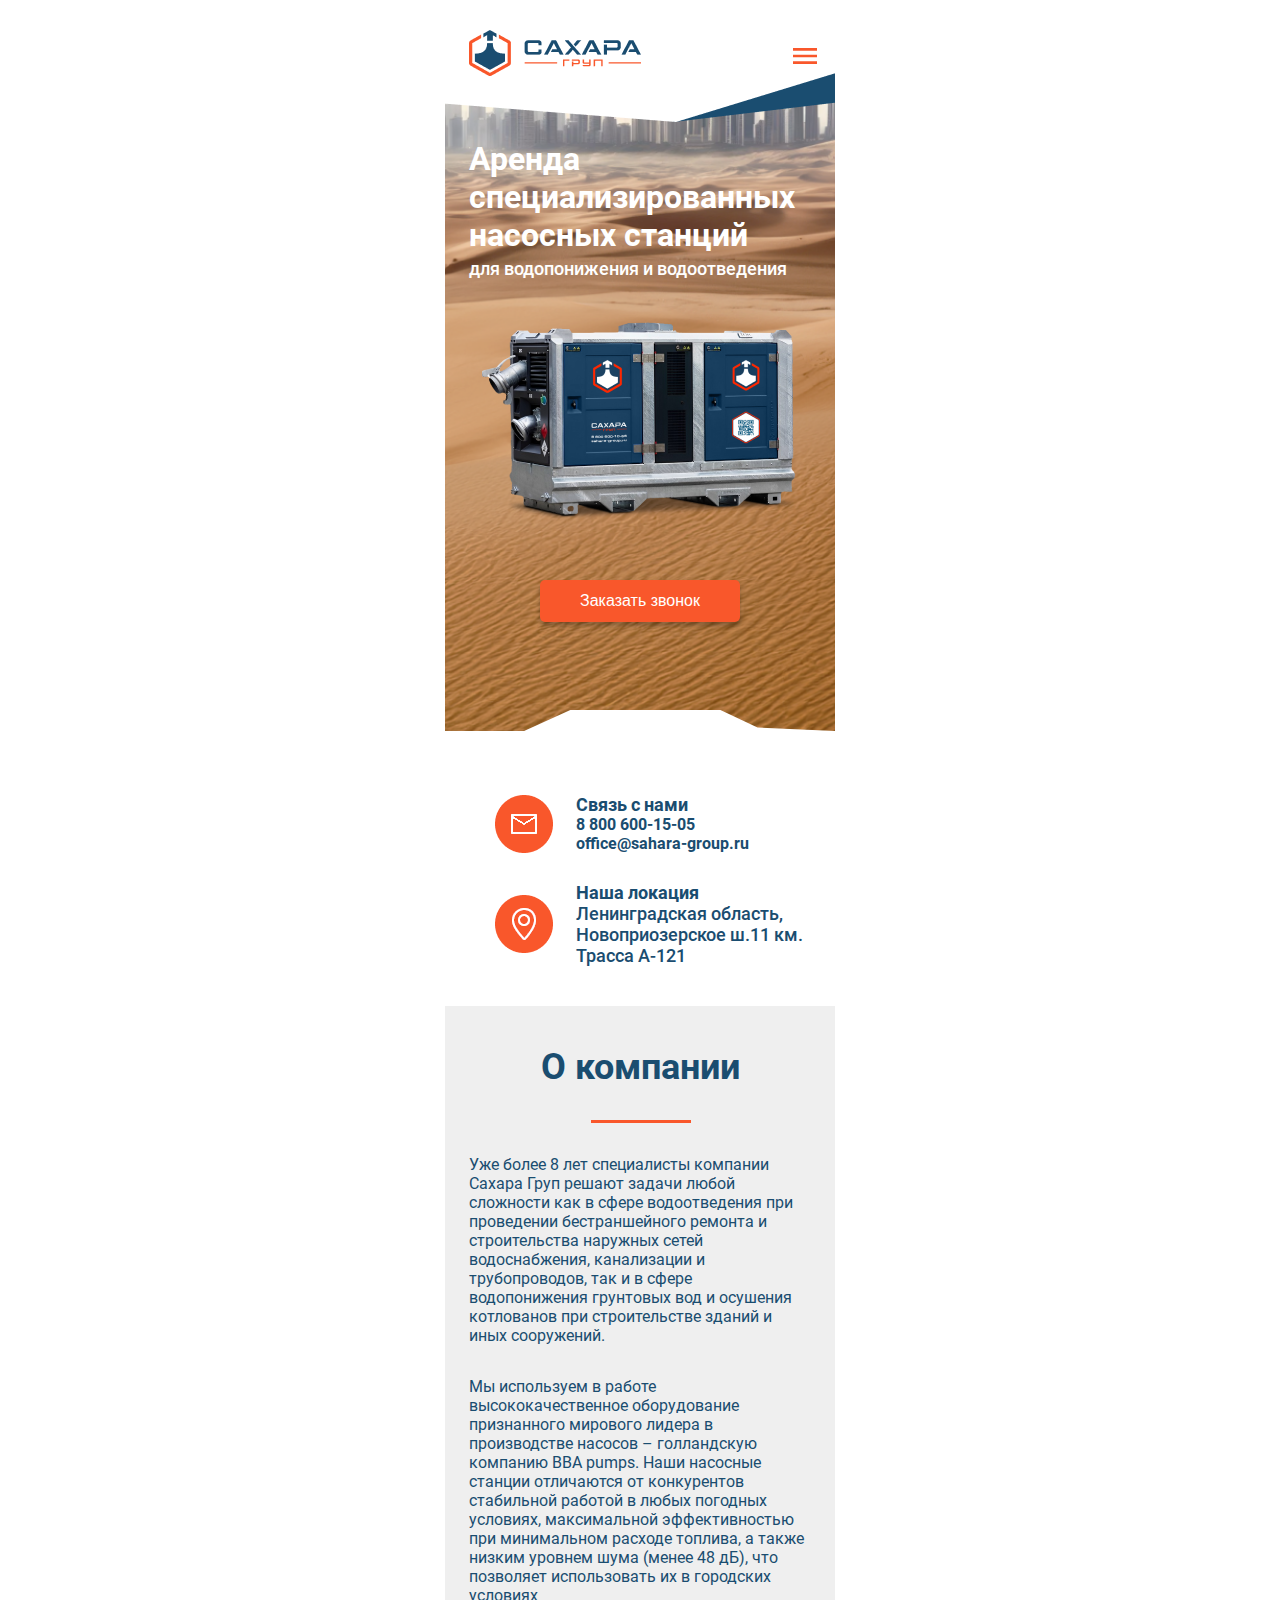
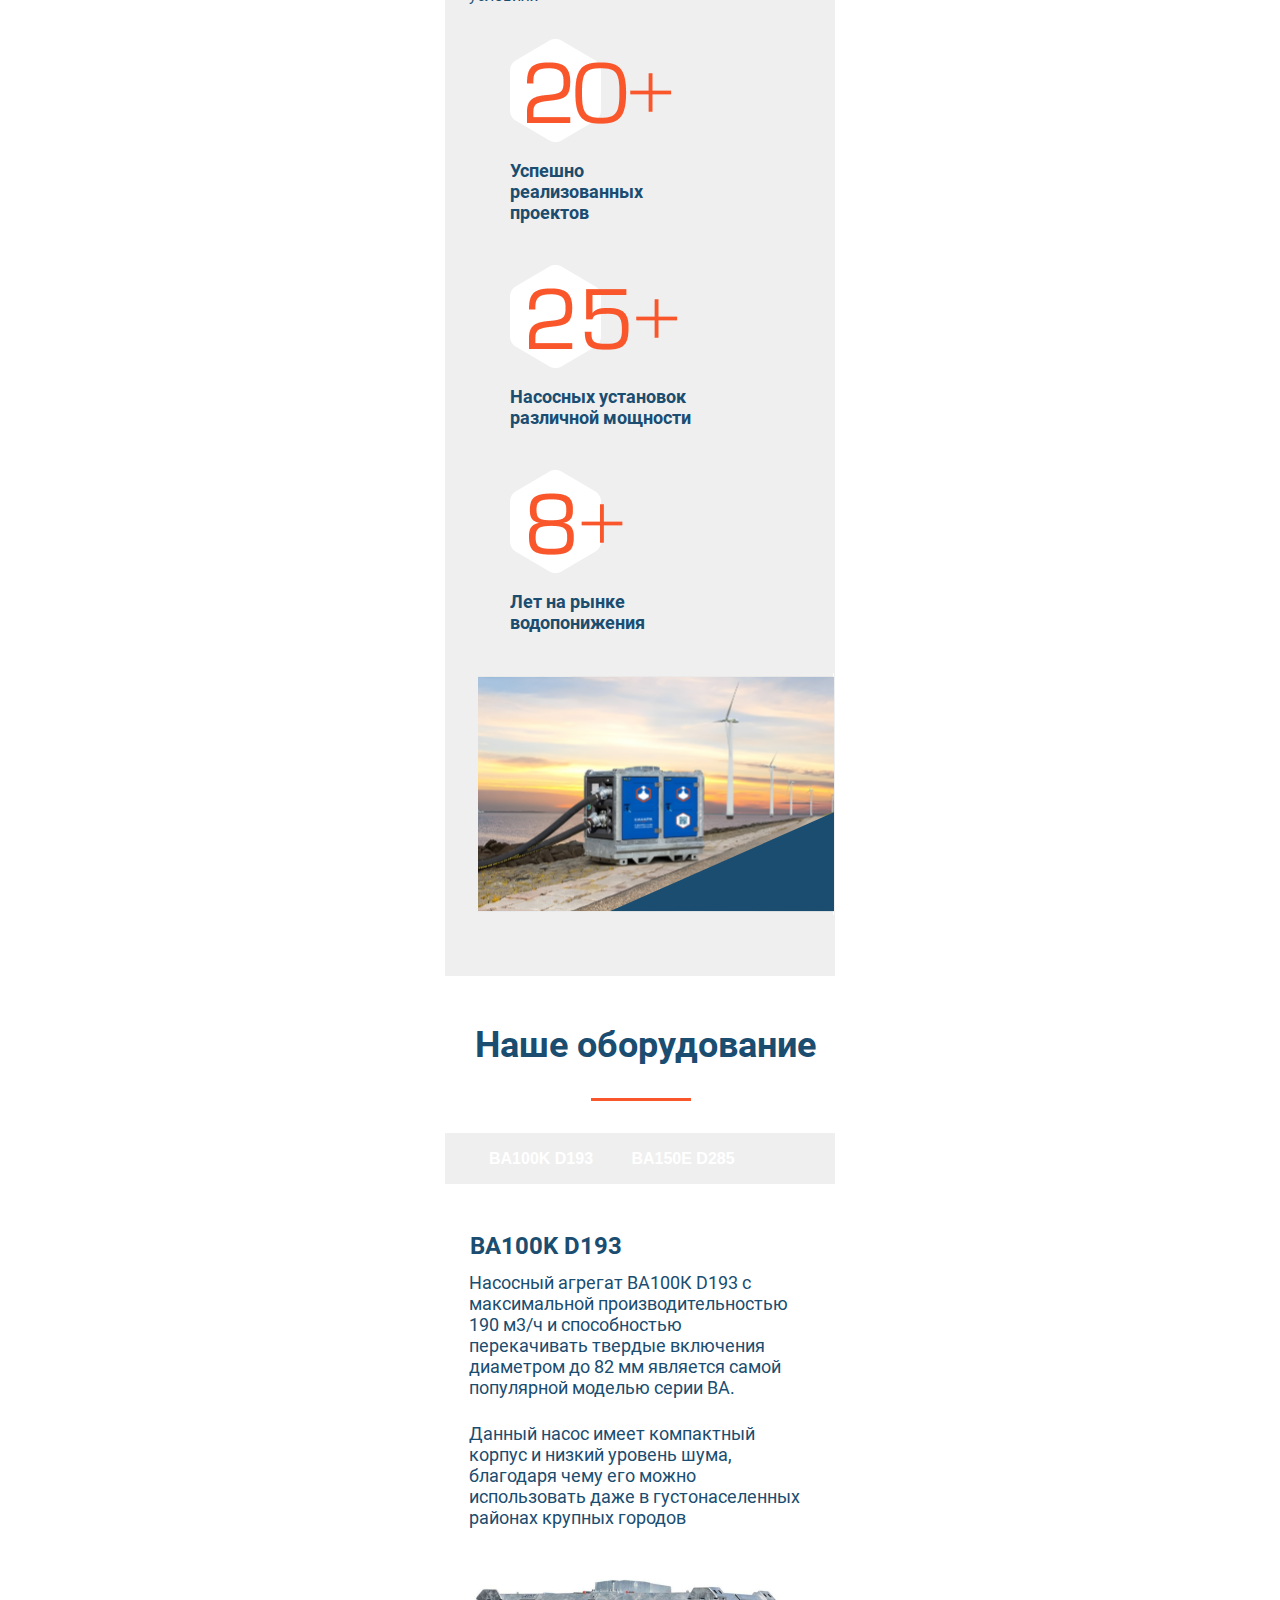
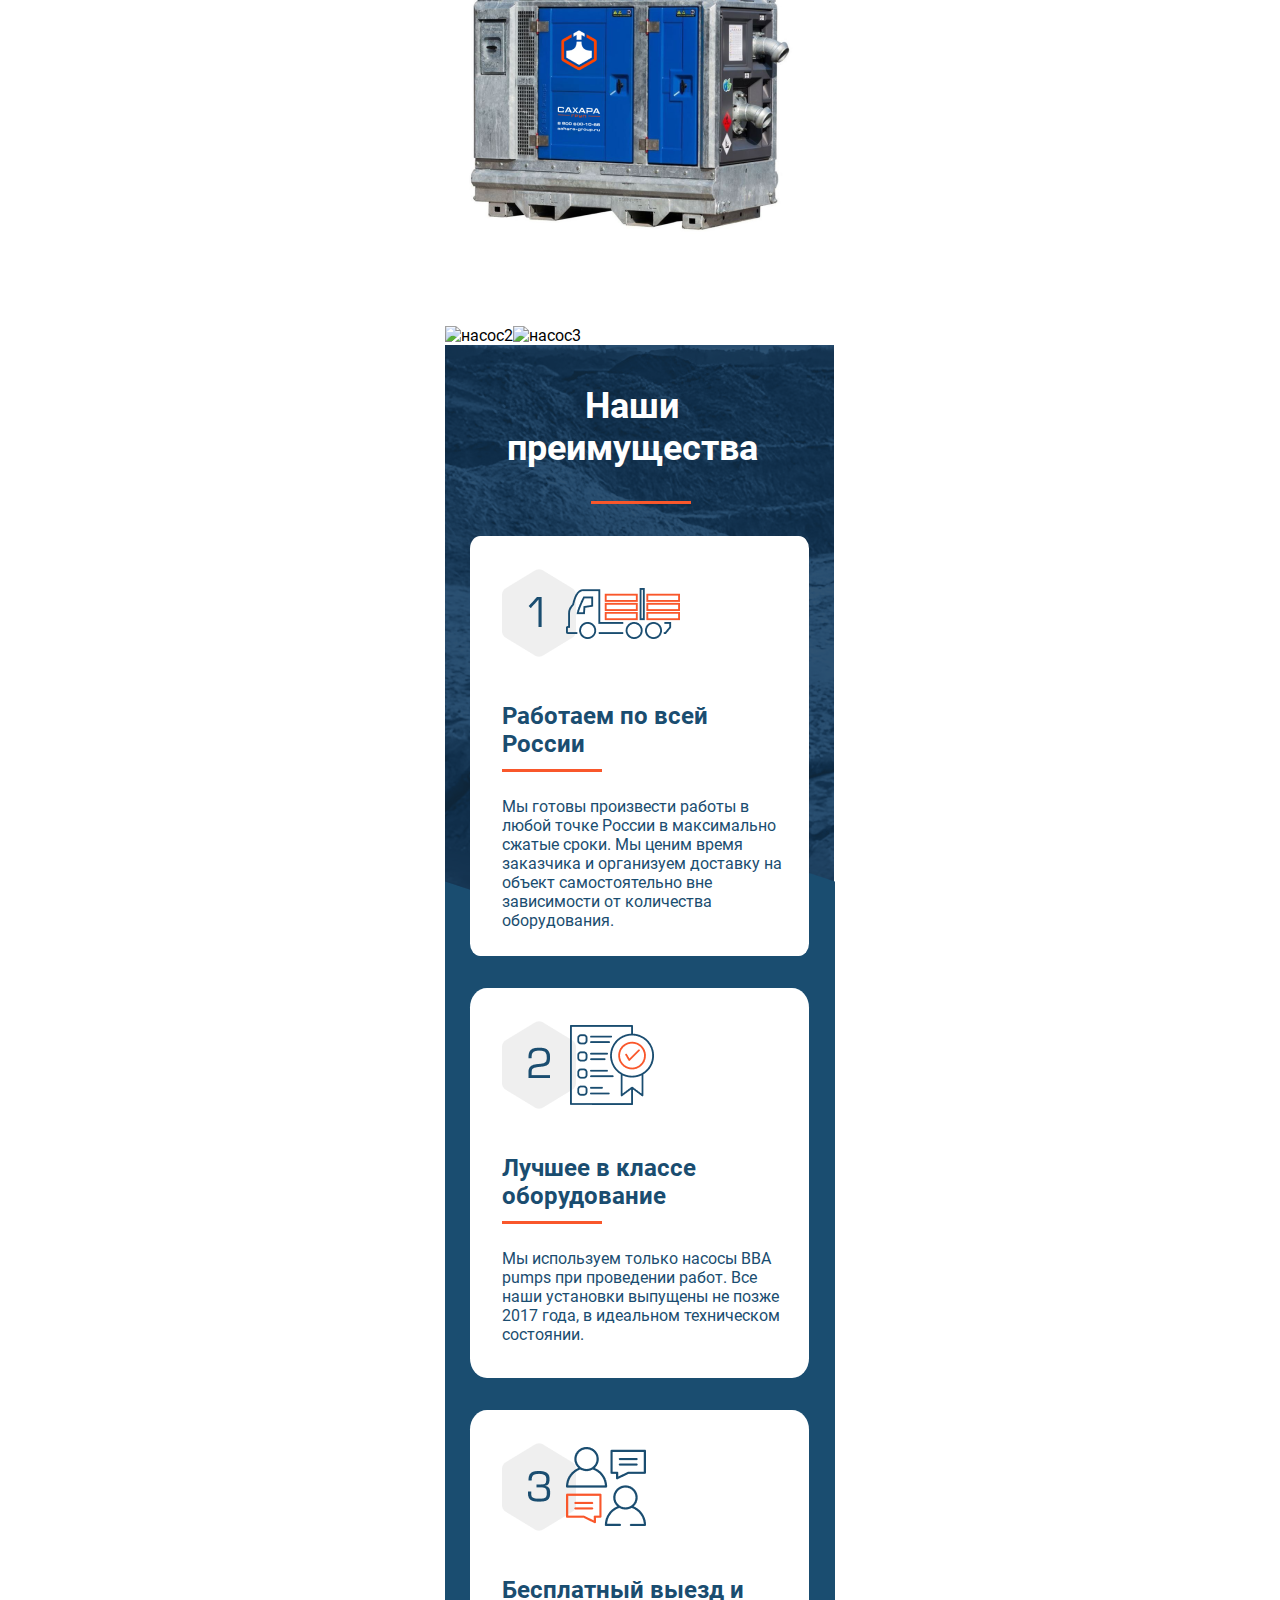
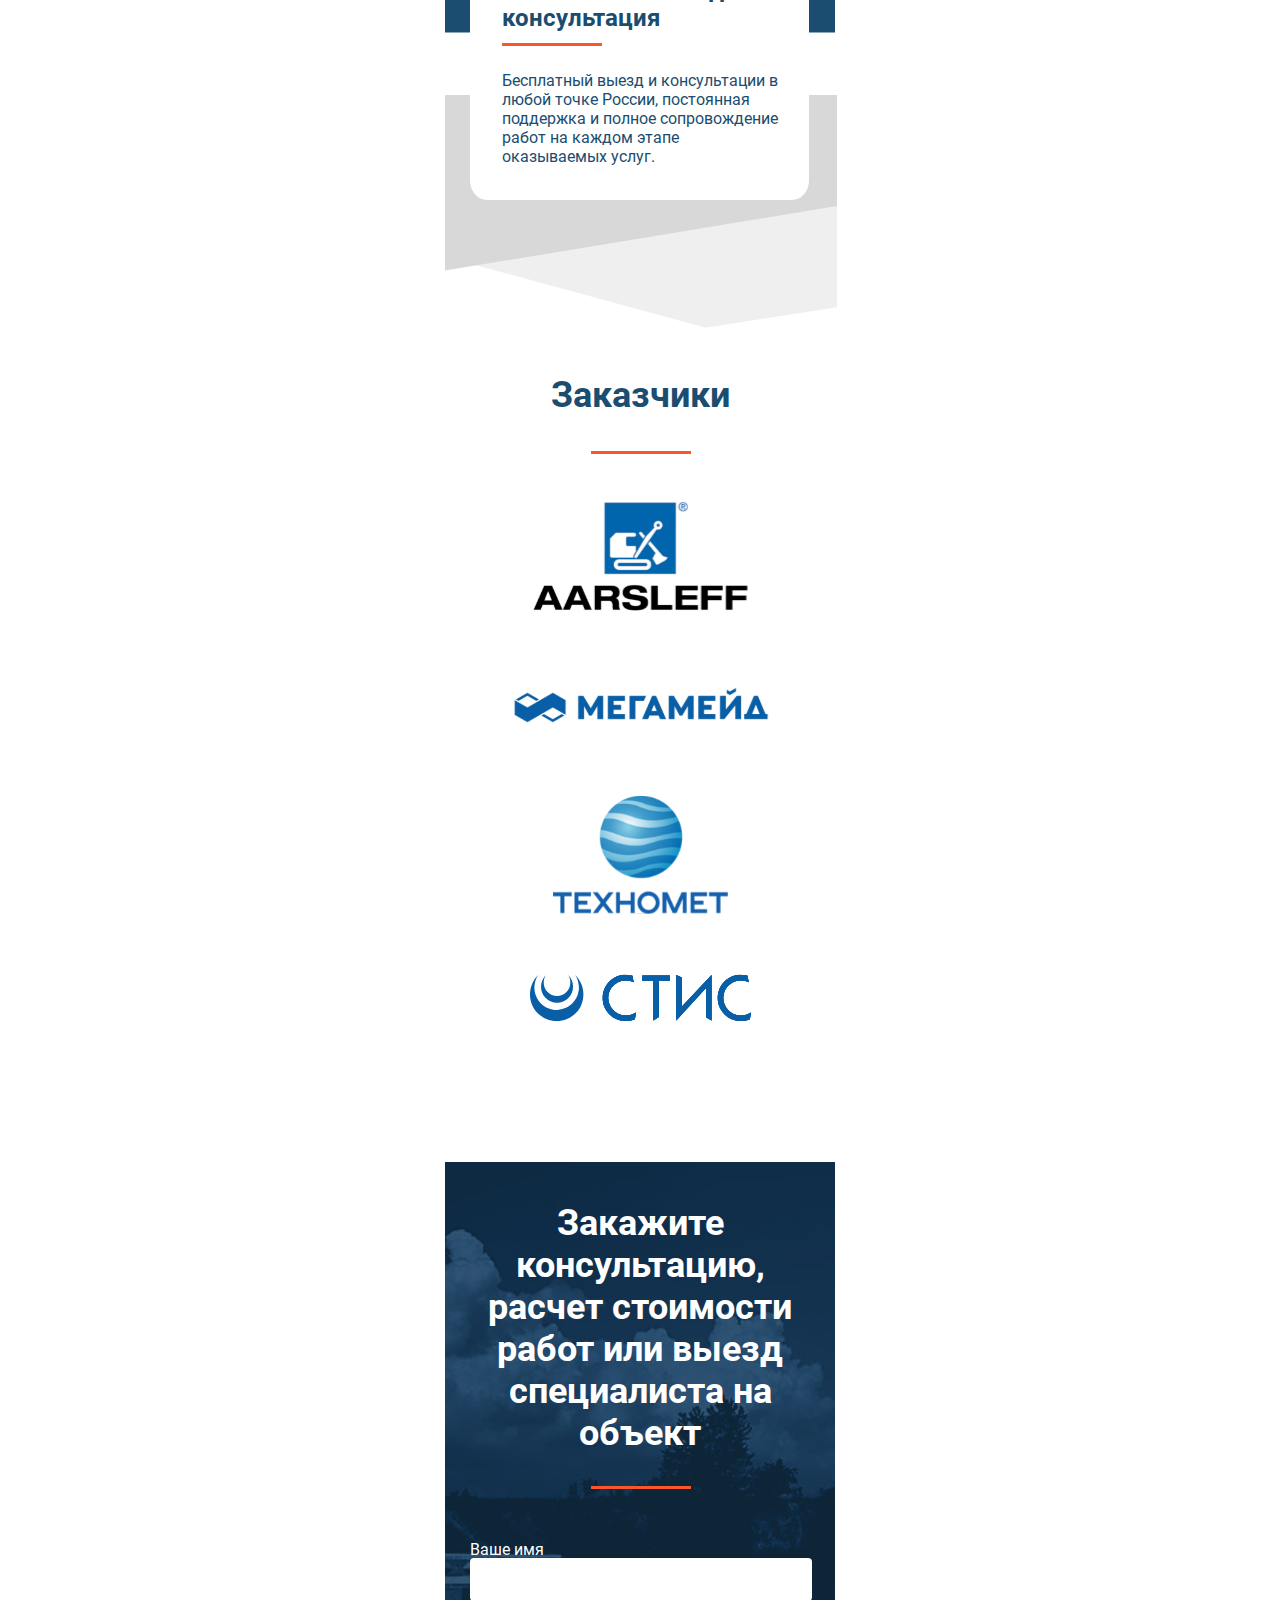
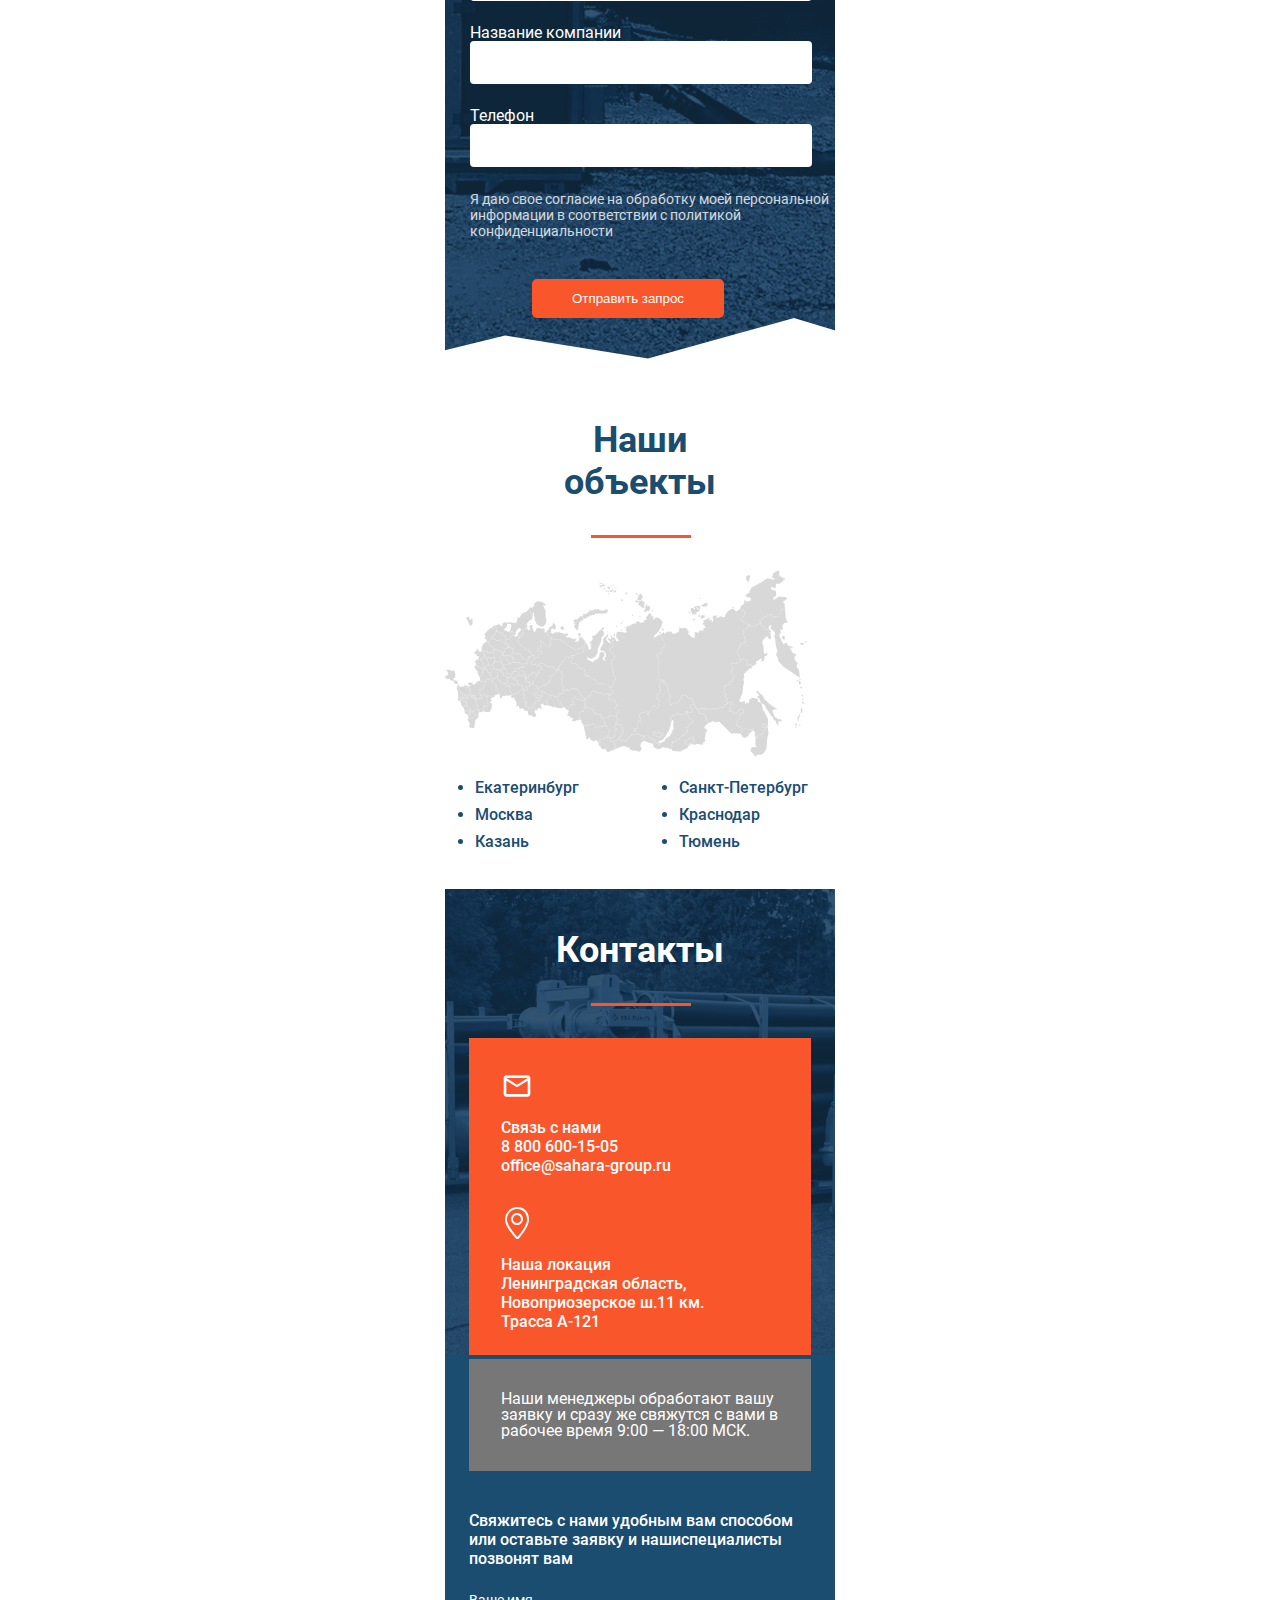
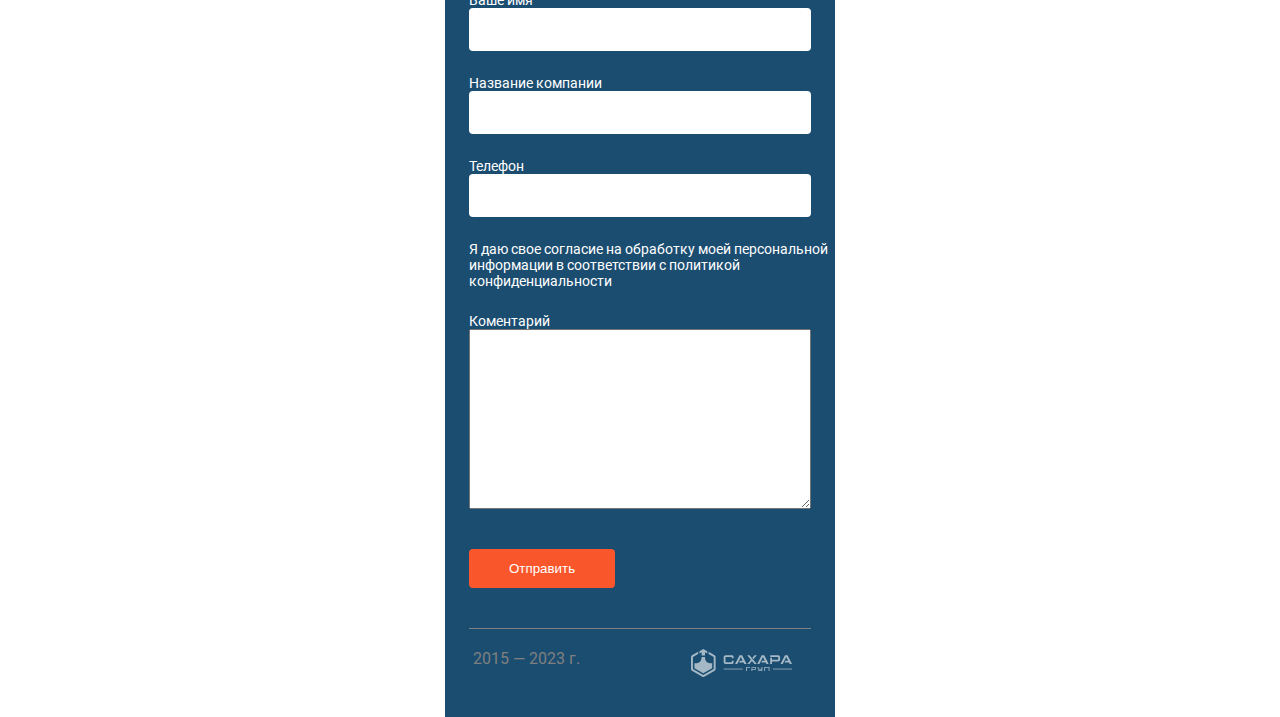
==== index.html @ d143f85c "add form" ====
<!DOCTYPE html>
<html lang="ru">

<head>
  <meta charset="UTF-8">
  <meta name="viewport" content="width=device-width, initial-scale=1.0">
  <link rel="stylesheet" href="/reset.css">
  <title>Аренда специализированных насосных станций</title>
  <link rel="stylesheet" href="main.css">
</head>

<body>

  <header class="header">
    <div class="header_wrapper">
      <img class="white" src="/img/Rectangle 8 (4).png" alt="">
      <img class="bluee" src="/img/Rectangle 10 (1).png" alt="">

      <a href=""><img src="/img/Logo.png" alt="логотип компании" class="header_logo"></a>
      <button class="header_button"></button>

    </div>
  </header>

  <main class="main">

    <section>  
          <section class="main-str">
              
              <h1></h1>
              <p class="main_title">Аренда специализированных насосных станций</p><p class="main_txt">для водопонижения и водоотведения</p>
              <img src="/img/Bump 1 (2).png" alt="насос" class="nasos">
              <button class="main_button">Заказать звонок</button>
          </section>
  
          <img src="/img/Graphic (3).svg" alt="" class="grafic">
  
          <ul class="main_list">
                <li class="main_li main_iteam1">
                  <img class="main_image" src="/img/pochta.png" alt="логотип в виде почты" class="pochta">
                  <div class="main_list_content">
                    <h3 class="main_list_title">Cвязь с нами</h3>
                    <a href="" class="list_link">8 800 600-15-05</a>
                    <a href="" class="list_link">office@sahara-group.ru</a>
                  </div>
                </li>
      
                <li class=" main_li main_iteam2">
                  <img class="main_image" src="/img/Ellipse 174 (1).png" alt="логотип локации" class="loc_pic">
                  <div class="main_list_content">
                    <h3 class="main_list_title">Наша локация</h3>
                    <p class="main_list_txt">Ленинградская область, Новоприозерское ш.11 км. Трасса А-121</p>
                  </div>
                </li>
          </ul>
        </div>
    </section>

    <section class="company">
      <div class="wrapper">
        <h2 class="company_title">О компании</h2>
        <div class="line"></div>

        <p class="company_list_txt">Уже более 8 лет специалисты компании Сахара Груп решают задачи любой сложности как в сфере водоотведения при проведении бестраншейного ремонта и строительства наружных сетей водоснабжения, канализации и трубопроводов, так и в сфере водопонижения грунтовых вод и осушения котлованов при строительстве зданий и иных сооружений.</p>
        <p class="company_list_txt">Мы используем в работе высококачественное оборудование признанного мирового лидера в производстве насосов – голландскую компанию BBA pumps. Наши насосные станции отличаются от конкурентов стабильной работой в любых погодных условиях, максимальной эффективностью при минимальном расходе топлива, а также низким уровнем шума (менее 48 дБ), что позволяет использовать их в городских условиях</p>
        

        <ul class="company_list">
          <li class="company_iteam">
            <img src="/img/Info-1.png" alt="" class="company_pic">
            <p class="company_txt">Успешно реализованных проектов</p>
          </li>

          <li class="company_iteam">
            <img src="/img/Info-2.png" alt=" 25+" class="company_pic">
            <p class="company_txt">Насосных установок различной мощности</p>
          </li>

          <li class="company_iteam">
            <img src="/img/Info-3.png" alt=" 8 лет" class="company_pic">
            <p class="company_txt">Лет на рынке водопонижения</p>
          </li>
        </ul>

        <img src="/img/bba_pumps_electrically_driven_portable_pumps 1.svg" alt="насос" class="wrapper_pic">

      </div>
    </section>

    <section class="equipment-info">
      <div class="wrapper">
        <h2 class="equipment-info_title">Наше оборудование</h2>
        <div class="line"></div>
        <ul class="knopki_slaida">
          <li>
            <button class="equipment-info_button">BA100K D193</button>
            <button class="equipment-info_button">BA150E D285</button>
            <button class="equipment-info_button"></button>
          </li>
        </ul>
        <h3 class="name-equipment">BA100K D193</h3>
        <p class="equipment-info_txt first">Насосный агрегат ВА100К D193 с максимальной производительностью 190 м3/ч и способностью перекачивать твердые включения диаметром до 82 мм является самой популярной моделью серии BA.</p>
        <p class="equipment-info_txt">Данный насос имеет компактный корпус и низкий уровень шума, благодаря чему его можно использовать даже в густонаселенных районах крупных городов</p>
        <ul>
          <li> <img src="/img/nasos2.png" alt="насос1" class="equipment-info_pic"><img src="" alt="насос2"><img src="" alt="насос3"></li>
        </ul>

        
      </div>
    </section>

    <section class="advantages">
      <div class="wrapper">
        <h2 class="advantages_title">Наши преимущества</h2>
        <div class="line"></div>

        <ul class="advantages_list">
          <ol class="advantages_iteam-first">
            <img src="/img/Icon-1.png" alt="грузовик" class="advantages_pic">
            <h3 class="advantages_list_title">Работаем по всей России</h3>
            <div class="advantages-line"></div>
            <p class="advantages_txt-info">Мы готовы произвести работы в любой точке России в максимально сжатые сроки. Мы ценим время заказчика и организуем доставку на объект самостоятельно вне зависимости от количества оборудования.</p>
          </ol>

          
          <div class="blue">
            <ol class="advantages_iteam">
              <img src="/img/Icon-2.png" alt="лого достижений " class="advantages_pic">
              <h3 class="advantages_list_title">Лучшее в классе оборудование</h3>
              <div class="advantages-line"></div>
              <p class="advantages_txt-info">Мы используем только насосы BBA pumps при проведении работ. Все наши установки выпущены не позже 2017 года, в идеальном техническом состоянии.</p>
            </ol>
            
  
            <ol class="advantages_iteam">
              <img src="/img/Icon-3.png" alt="лого консультации" class="advantages_pic">
              <h3 class="advantages_list_title">Бесплатный выезд и консультация</h3>
              <div class="advantages-line"></div>
              <p class="advantages_txt-info">Бесплатный выезд и консультации в любой точке России, постоянная поддержка и полное сопровождение работ на каждом этапе оказываемых услуг.</p>
            </ol>
          </div>
        </ul>
      

      </div>
    </section>
    
    

    <section class="customers">
      <div class="wrapper">

        <img class="gray_pic" src="/img/Graphic gray.svg" alt="">

        <h2 class="customers_title">Заказчики</h2>

        <div class="line-customers"></div>

        <ul class="customers_list">
          <li><img src="/img/Aarsleff.svg" alt=" лого arr" class="customers_iteam"></li>
          <li><img src="/img/Megameid.svg" alt="лого megamed" class="customers_iteam"></li>
          <li><img src="/img/Tehnomet.svg" alt="лого technomed" class="customers_iteam"></li>
          <li><img src="/img/CTIC.svg" alt="лого stis" class="customers_iteam"></li>
        </ul>

      </div>
    </section>

    <section class="registr">
      <div class="wrapper">
        <h2></h2>
        <p class="registr_txt">Закажите консультацию, расчет стоимости работ или выезд специалиста на объект</p>
        <div class="registr-line"></div>
        <form action="" class="registr_form">
          <label for="name">
            <span>Ваше имя</span>
            <input class="form_input" id="name" type="text">
          </label>

          <label for="name_company">
            <span>Название компании</span>
            <input class="form_input" id="name_company" type="text">
          </label>

          <label for="telephone">
            <span>Телефон</span>
            <input class="form_input" id="telephone" type="text">
          </label>

          <a href="" class="registr_iteam">Я даю свое согласие на обработку моей персональной информации в соответствии с политикой конфиденциальности</a>
          <button type="submit" class="registr_button">Отправить запрос</button>
        </form>

        <img class="line_grafic" src="/img/Graphic (4).svg" alt="">
      </div>
    </section>

    <section class="geographical">
      <div class="wrapper">

        <h2 class="geographical_txt">Наши объекты</h2>
        <div class="line"></div>
        <img src="/img/mother-russia.jpg" alt="карта России" class="geographical_pic">

       
          <div class="container__list">
            <ul id="list" class="geographical_list-first">
              <li class="geographical_iteam">Екатеринбург</li>
              <li class="geographical_iteam">Москва </li>
              <li class="geographical_iteam">Казань</li>
            </ul>
  
            <ul class="geographical_list_two" >
              <li class="geographical_iteam">Санкт-Петербург</li>
              <li class="geographical_iteam">Краснодар</li>
              <li class="geographical_iteam">Тюмень</li>
            </ul>
          </div>
      </div>
    </section>
  </main>

  <footer>
    <section class="contacts">
      <div class="wrapper">
          <div class="image-part">
            <h2 class="contacts_txt-title">Контакты</h2>
            <div class="line"></div>
  
              <ul class="contacts_list">
                <li class="contacts_iteam">
                  <img src="/img/mdi_email-outline.svg" alt="картинка почты" class="contacts_pic">
                  <h3 class="contacts_txt">Связь с нами</h3>
                  <a href="" class="contacts_link">8 800 600-15-05</a>
                  <a href="" class="contacts_link">office@sahara-group.ru</a>
                </li>
                <li class="contacts_iteam">
                  <img src="/img/simple-line-icons_location-pin.svg" alt="картинка локации" class="contacts_pic">
                  <h3 class="contacts_txt">Наша локация</h3>
                  <p class="contacts_iteam_txt">Ленинградская область, Новоприозерское ш.11 км. Трасса А-121</p>
                </li>
              </ul>
          </div>
          <div class="blue-part">
            <ul class="processing_information">
              <li class="processing-information_txt">Наши менеджеры обработают вашу заявку и сразу же свяжутся с вами в рабочее время 9:00 — 18:00 МСК.</li>
            </ul>
            
    
            <p class="contacts_txt-footer">Свяжитесь с нами удобным вам способом или оставьте заявку и нашиспециалисты позвонят вам</p>
    
            <form action="" class="filling-application">
              <label for="name">
                <span class="title-filling-application">Ваше имя</span>
                <input class="form_input" id="name" type="text">
              </label>
    
              <label for="name_company">
                <span class="title-filling-application">Название компании</span>
                <input class="form_input" id="name_company" type="text">
              </label>
    
              <label for="telephone">
                <span class="title-filling-application">Телефон</span>
                <input class="form_input" id="telephone" type="text">
              </label>
    
              <a href="" class="filling-application_txt">Я даю свое согласие на обработку моей персональной информации в соответствии с политикой конфиденциальности</a>
    
              <label for="koment"><span class="koment1">Коментарий</span>
                 <textarea class="form_tekstarea" id="koment" type="text"></textarea>
              </label>
    
              <button type="submit" class="filling-application_buttom">Отправить</button>
            </form>
            <div class="line-footer"></div>
    
            <div class="footer">
              <p class="footer_txt">2015 — 2023 г.</p>
              <img class="footer_pic" src="/img/Logo (3).svg" alt="лого компании">
            </div>
          </div>
         
      </div>
    </section>
    
  </footer>

</body>

</html>
---- main.css ----
/* roboto-regular - cyrillic_latin */
@font-face {
    font-display: swap; /* Check https://developer.mozilla.org/en-US/docs/Web/CSS/@font-face/font-display for other options. */
    font-family: 'Roboto';
    font-style: normal;
    font-weight: 400;
    src: url('./fonts/roboto-v30-cyrillic_latin-regular.woff2') format('woff2'); /* Chrome 36+, Opera 23+, Firefox 39+, Safari 12+, iOS 10+ */
  }
  /* roboto-500 - cyrillic_latin */
  @font-face {
    font-display: swap; /* Check https://developer.mozilla.org/en-US/docs/Web/CSS/@font-face/font-display for other options. */
    font-family: 'Roboto';
    font-style: normal;
    font-weight: 500;
    src: url('./fonts/roboto-v30-cyrillic_latin-500.woff2') format('woff2'); /* Chrome 36+, Opera 23+, Firefox 39+, Safari 12+, iOS 10+ */
  }
  /* roboto-700 - cyrillic_latin */
  @font-face {
    font-display: swap; /* Check https://developer.mozilla.org/en-US/docs/Web/CSS/@font-face/font-display for other options. */
    font-family: 'Roboto';
    font-style: normal;
    font-weight: 700;
    src: url('./fonts/roboto-v30-cyrillic_latin-700.woff2') format('woff2'); /* Chrome 36+, Opera 23+, Firefox 39+, Safari 12+, iOS 10+ */
  }

html{
    box-sizing: border-box;
}
*,*::before,*::after{
    box-sizing: inherit;
}

html,body{
    font-size: 62.5%;
}

body{
    font-family: Roboto;
    font-size: 1.6rem;
    font-weight: 400;
    letter-spacing: 0em;
    margin-left: auto;
    margin-right: auto;
    line-height: normal;
    font-style: normal;
    
}

.wrapper{
    max-width: 390px;
    margin-left: auto;
    margin-right: auto;
}

:root{
    --main-color:#1A4D70;
    --two-main-color:#FFFFFF;
}

.line{
    width: 100px;
    height: 3px;
    background-color: #F9572B;
    margin-left: 146px;
    margin-top: 32px;
    margin-bottom: 32px;
}
.header_logo{
    position: relative;
    z-index: 88;
}

p{
    margin-right: 24px;
    margin-left:  24px;
}


.header{
   position: absolute;
   top: 0;
   left: 0;
   width: 100%; 
   z-index: 100;
   display: block;
}
.header_wrapper{
    max-width: 342px;
    margin: 0 auto;
    padding-top: 30px;
}
.header_button {
    background: none;
    position: relative;
    display: block;
    padding: 16px;
    margin-left: 320px;
    margin-bottom: 120px;
    bottom: 40px;
    z-index: 50;
    border: 0;
    background-image: url(/img/Menu.svg);
}


  
.button::after {
    margin-top: 2px;
}

.header_wrapper{
    padding-top: 30px;
    position: relative;
}


.header_link{
    text-decoration: none;
    color: var(--main-color);
    font-size: 1.8rem;
    font-weight: 500;
}

.list_link{
    color: var(--Blue, #1A4D70);
    font-size: 1.6rem;
    font-style: normal;
    font-weight: 500;
    line-height: normal;
}

.main-str{ 
    position: relative;
    height: 100vh;
    background: url(/img/Pic\ \(2\).png) no-repeat;
    background-size: cover;
    padding-top: 120px;
    max-width: 390px;
    margin-left:  auto;
    margin-right: auto;
    height: 750px;
}

.white{
    position: absolute;
    top: 0;
    left: -26px;
    z-index: 10;

}

.bluee{
    position: absolute;
    top: 0;
    right: -24px;

}

.main_title{
    color: var(--two-main-color);
    font-size: 3.2rem;
    font-weight: 700;
    line-height: 38px;
    margin-bottom: 4px;
    max-width: 342px;
    margin-top: 20px;
}
.nasos{
    margin-left: 37px;
    margin-bottom: 36px;
}

.main_txt{
    color: var(--two-main-color);   
    font-size: 1.8rem;
    font-weight: 500;
    margin-bottom: 42px;
    max-width: 342px;
   
    
}
.main_button{
    box-shadow: 0px 4px 4px 0px #00000040;
    color: var(--two-main-color);
    font-size: 1em;
    font-weight: 500;
    text-align: center;
    position: relative;
    padding: 12px 40px 12px 40px ;
    background: #F9572B;
    border-radius: 5px;
    margin: 0 auto;
    display: block;
    border: 0  
     
}

.main_list {
    padding-bottom: 40px;
    margin-left: auto;
    margin-right: auto;
    max-width: 390px;
}

.main_list_title{
    color: var(--main-color);
    font-weight: 900;
    font-size: 1.8rem;
    font-weight: 900;
    margin: 0;
    padding: 0;
    line-height: normal;
    
}

.list_link{
    color: var(--main-color);
    text-decoration: none;
    font-size: 1.6rem;
    font-weight: 900;

}

.geographical_iteam{
    margin-bottom: 8px;
    
}


.container__list{
    display: flex;
    margin-left: 30px;
    margin-top: 16px;
}

.geographical_list_two{
    margin-left: 100px;
    
    
}

.main_li {
    display: flex;
    align-items: center;
    margin-left: 50px;
}
.main_iteam1{
    margin-bottom: 29px;
    
}



.main_list_content {
    margin-left: 0;
    margin-right: 79px;
}

.main_image {
    margin-right: 23px;
}

.main_list_txt{
    color: var(--main-color);
    font-size: 1.8rem;
    font-weight: 500;
    margin: 0;
    padding:0;
    width: 250px;
   
}


.company{
    background-color:#EFEFEF;
}

.company_title{
    color: var(--main-color);
    font-family: Roboto;
    font-size: 3.6rem;
    font-weight: 700;
    line-height: 42px;
    text-align: center;
    padding-top: 40px;
    padding-left: 24px;
    padding-right: 24px;
    
}


.company_list_txt{
    color: var(--main-color);
    font-size: 1.6rem;
    font-weight: 400;
    width: 340px;
    height: 437;
    margin-right: 24px;
    margin-left:  24px;
    margin-bottom: 32px;
    line-height: normal;
}

.wrapper_pic{
    width: 356px;
    height: 242px;
    margin-left: 33px;
}
.company{
    height: 1570px;
}

.geographical_iteam{
    list-style-type: disc;
}

li{
    list-style-type: none;
}

.company_list{
    margin-top: 32px;
}

.company_txt{
    margin-left: 65px;
    color: var(--main-color);
    font-size: 1.8rem;
    font-weight: 900;
    margin-bottom: 40px;
    width: 200px
       
}


.company_pic{
    margin-left: 65px;
    margin-right: 95px;
    margin-bottom: 12px;
}

.equipment-info{
    height: 945;
}
.equipment-info_title{
    color: var(--main-color);
    font-size: 3.6rem;
    font-weight: 700;
    line-height: 42px;
    text-align: center;
    margin-top: 48px;
    width: 342px;
    
    margin-left: 29px;
}
.grafic{

   position: relative;
   bottom: 40px;
   max-width: 390px;
   z-index: 2;

}
.main{
    max-width: 390px;
    margin-left: auto;
    margin-right: auto;
}

.equipment-info_pic{
    margin-left: 24px;
}

.contacts_iteam_txt{
    color: var(--main-color);
    font-size: 2.4rem;
    font-style: normal;
    font-weight: 700;
    line-height: normal;


}



.equipment-info_txt{
    color: var(--main-color);
    font-size: 1.8rem;
    font-weight: 400;
    width: 335px;
    margin-bottom: 40px;

}
.knopki_slaida{
    width: 390px;
    height: 51px;
    background-color:#EFEFEF;
}

.equipment-info_button{
    width: 138px;
    height: 51px;
    margin-right: 0;
    padding-right: 0;
    border: none;
    background: none;
    vertical-align: middle;
    color: var(--two-main-color);
    font-size: 1.6rem;
    font-weight: 900;   
}
.equipment-info_button:first-child{
    margin-left: 24px;
}
.equipment-info_button:active{
    background-color: #F9572B;
}
.equipment-info_pic{
    margin-bottom: 88px;
}



.first{
    margin-bottom: 25px;
    
}

.name-equipment{
    color: var(--main-color);
    font-size: 2.4rem;
    font-weight: 700;
    margin-left: 25px;
    margin-top: 48px;
    margin-bottom: 12px;
    line-height: normal;
}
input{
    margin-bottom: 24px;
}

    


.advantages_title{
    color: var(--two-main-color);
    font-size: 3.6rem;
    font-weight: 700;
    line-height: 42px;
    text-align: center;
    padding-top: 40px;
    width: 342px;
    padding-left: 32px;
    
}
.advantages-line{
    width: 100px;
    height: 3px;
    background-color: #F9572B;
    margin-top: 11px;
    margin-left: 32px;
    margin-bottom: 25px;

}
.advantages{
    height: 1450px;
}

.advantages_list_title{
    color: var(--main-color);
    margin-left: 32px;
    width: 270px;
    color: var(--Blue, #1A4D70);

    font-size: 2.4rem;
    font-style: normal;
    font-weight: 700;
    line-height: normal;
}

.advantages_txt-info{
    color: var(--main-color);
    font-size: 1.6rem;
    font-weight: 400;
    margin-left: 32px;
    width: 280px;
}

.advantages_iteam-first{
    position: relative;
    padding-bottom: 100px;
    display: block;
    max-width: 340px;
    height: 420px;
    background-color:var(--two-main-color);
    margin-right: 25px;
    margin-left: 25px;
    border-radius: 3%;
    margin-bottom: 32px;
    z-index: 99;
}


.advantages_pic{
    margin-left: 32px;
    margin-top: 32px;
    margin-bottom: 40px;
}
.advantages_iteam{
    position: relative;
    z-index: 50;
}

.advantages_list{
    position: relative;
    z-index: 40;
}
.advantages_iteam{
    position: relative;
    padding-bottom: 100px;
    display: block;
    max-width: 340px;
    height: 390px;
    background-color:var(--two-main-color);
    margin-right: 25px;
    margin-left: 25px;
    border-radius: 5%;
    margin-bottom: 32px;
    
}

.advantages{
    position: relative;
    width: 389px;
    
    background: url(/img/backgrayndimg.svg) no-repeat ;
    
}

.blue::before{
    content: '';
    z-index: 20;
    position: absolute;
    background-image: url(/img/Rectangle\ 47.png);
    background-repeat: no-repeat;
    bottom: -310px;
    left: 0;
    width: 390px;
    height: 100%;
  
}

.gray_pic{
    position: relative;
    bottom: 100px;
}




.customers_title{
    color: var(--main-color);
    font-size: 3.6rem;
    font-weight: 700;
    line-height: 42px;
    text-align: center;
    margin-bottom: 35px;
    margin-top: -100px;

}

.line-customers{
    width: 100px;
    height: 3px;
    background-color: #F9572B;
    margin-left: 146px;
    margin-bottom: 40px;
  }

.customers_list{
    display: flex;
    flex-direction: column;
    justify-content: center;
    align-items: center;
    
}

.customers_iteam{
    margin-bottom: 56px;
}

.customers_list:last-child{
    margin-bottom: 80px;
}


.registr{
    height: 817px;
    background: url(/img/bba_pumps_ba150e_d285_diesel_driven_6-inch_dewatering_pumpset\ 2.png);
}
.registr-line{
    background-color: #F9572B;
    width: 100px;
    height: 3px;
    margin-top: 32px;
    margin-left: 146px;
    margin-bottom: 53px;

    
}

.registr_txt{
    color: var(--two-main-color);
    font-size: 3.6rem;
    font-weight: 700;
    line-height: 42px;
    text-align: center;
    padding-top: 40px;


}

.form_input{
    border-radius: 4px;
    background: var(--White, #FFF);
    display: flex;
    width: 342px;
    height: 43px;
    padding: 12px 40px;
    justify-content: center;
    align-items: center;
    gap: 10px;
    border: none;


    
}

.registr_form{
    color: var(--two-main-color);
    font-size: 1.6rem;
    font-weight: 400;
    line-height: 16px;
    margin-left: 25px;
}

.title-filling-application{
    color: var(--White, #FFF);
    font-size: 14px;
    font-style: normal;
    font-weight: 400;
    line-height: normal;
}

.registr_iteam {
    color: var(--two-main-color);
    text-decoration: none;
    font-size: 1.4rem;
    font-weight: 400;
    line-height: 16px;
    opacity: 0.8;
}

input {
    outline:none;
    text-align: left;
}

.registr_button{
    color: #FFFFFF;
    display: inline-flex;
    border-radius: 5px;
    padding: 12px 40px;
    justify-content: center;
    align-items: center;
    margin-top: 40px;
    margin-left: 62px;
    background: #F9572B;
    border: 0     
}

.geographical_txt{
    color: var(--main-color);
    font-size: 3.6rem;
    font-weight: 700;
    line-height: 42px;
    text-align: center;
    margin-top: 40px;
    width: 250px;
    margin-left: 70px;

}



.geographical_iteam{
    color: var(--main-color);
    font-size: 1.6rem;
    font-weight: 500;
}

.contacts_txt{
    color: var(--two-main-color);
    font-size: 2.4rem;
    font-weight: 700;
   

}

.contacts_txt-footer{
    color: var(--two-main-color);
    color: var(--White, #FFF);
    font-size: 1.6rem;
    font-style: normal;
    font-weight: 500;
    line-height: normal;
    margin-bottom: 24px;
    margin-top: 40px;
    width: 342px;

}
.contacts_list{
    background-color: #F9572B;
    width: 342px;
    height: 317px;
    margin-left: 24px;
    
}

.contacts_link{
    color: var(--two-main-color);
    text-decoration: none;
    font-size: 1.6rem;
    font-weight: 500;
    display: block;
    margin-left: 32px;
   
}
.contacts_pic{
    margin-top: 32px;
    margin-left: 32px;
    margin-bottom: 12px;
    
}

.contacts_iteam_txt{
    color: var(--two-main-color);
    font-size: 1.6rem;
    font-weight: 500;
    width: 225px; 
    margin-left: 32px;
}

.processing_information{
    background-color:  #777777;
    width: 342px;
    height: 112px;
    margin-left: 24px;
    margin-top: 4px;
}
.processing-information_txt{
    color: var(--two-main-color);
    font-size: 1.6rem;
    font-weight: 400;
    line-height: 16px;
    padding: 32px; 
}

.contacts_txt-title{
    color: var(--two-main-color);
    text-align: center;
    font-size: 3.6rem;
    font-style: normal;
    font-weight: 700;
    line-height: normal;
    margin-top: -40px;
    padding-top: 40px;
   
}

.contacts_txt{
    margin-top: 40px;
    width: 342px;
    font-size: 1.6rem;
    font-style: normal;
    font-weight: 500;
    line-height: normal;
    margin-top: 0;
    margin-left: 32px;
}



.filling-application{
    color: var(--two-main-color);
    font-size: 1.6rem;
    font-weight: 400;
    line-height: 16px; 
    margin-left: 24px; 
}

.filling-application_txt{
    color: var(--two-main-color);
    text-decoration: none;
    font-size: 1.4rem;
    font-weight: 400;
    line-height: 16px;
    margin-bottom: 240px;
}

.form_tekstarea{
    display: flex;
    width: 342px;
    height: 180px;
    padding: 12px 40px;
    justify-content: center;
    align-items: center;
    gap: 10px;
}

.koment1{
    display: block;
    margin-top: 24px;
    font-size: 1.4rem;
}

.footer_txt{
    color: var(--two-main-color);
    font-size: 1.6rem;
    font-weight: 400;
    line-height: 19px;
}

.filling-application_buttom{
    color: var(--two-main-color);
    background-color: #F9572B;
    display: inline-flex;
    padding: 12px 40px;
    justify-content: center;
    align-items: center;
    gap: 10px;
    margin-top: 40px;
    border: 0;
    border-radius: 4px;

}


.blue-part{
    background: url(/img/Rectangle\ 46.jpg);
    position: relative;
    padding-top: 70px;
    background-repeat: no-repeat;
}

.image-part{
    background: url(/img/image\ back.svg);
    position: relative;
    top: 70px;
    z-index: 10;
}

.line-footer{
    width: 342px;
    height: 1px;
    background-color: gray;
    margin-top: 40px;
    margin-left: 24px;
    margin-bottom: 20px;
}

.footer{
    display: flex;
    justify-content: space-around;
    margin-left: auto;
    justify-items: center; 
    padding-bottom: 40px; 
}

.footer_txt{
    margin-left: -15px;
    color: gray;
    font-size: 16px;
    font-weight: 400;  
}
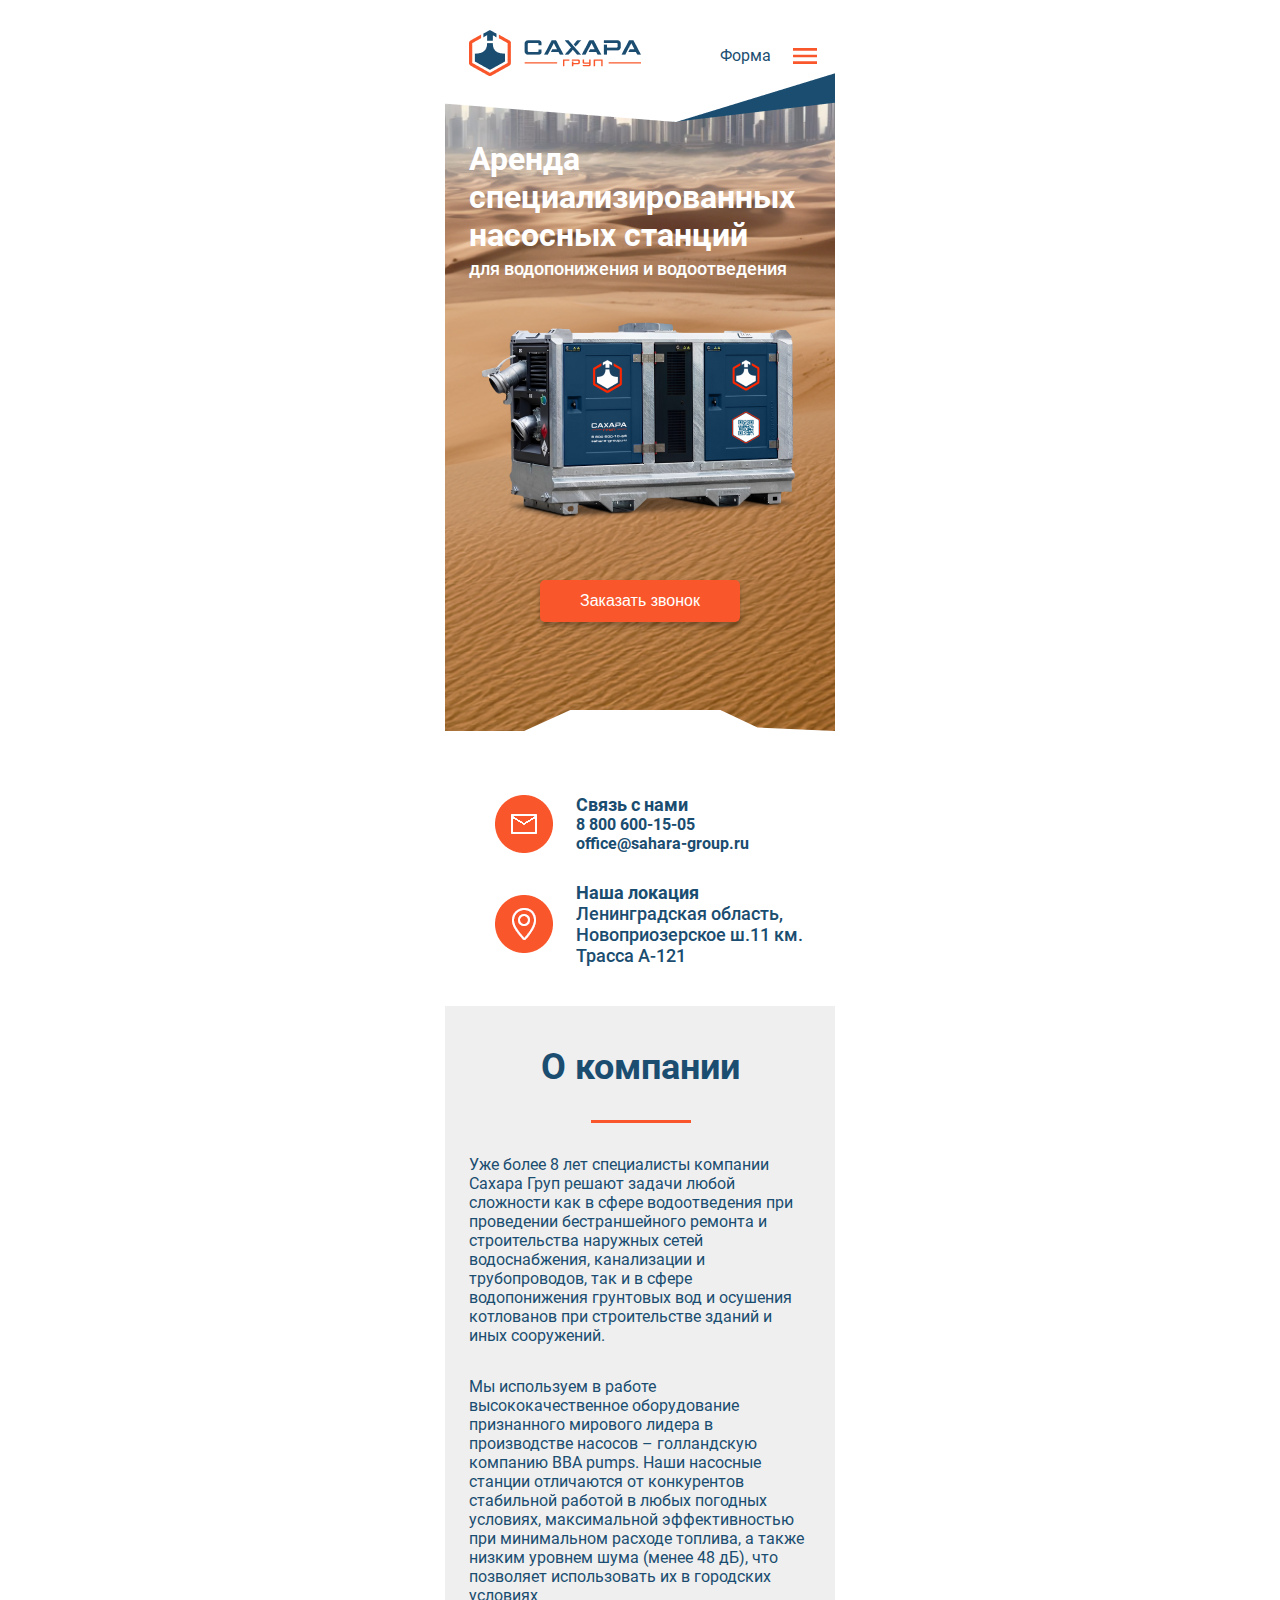
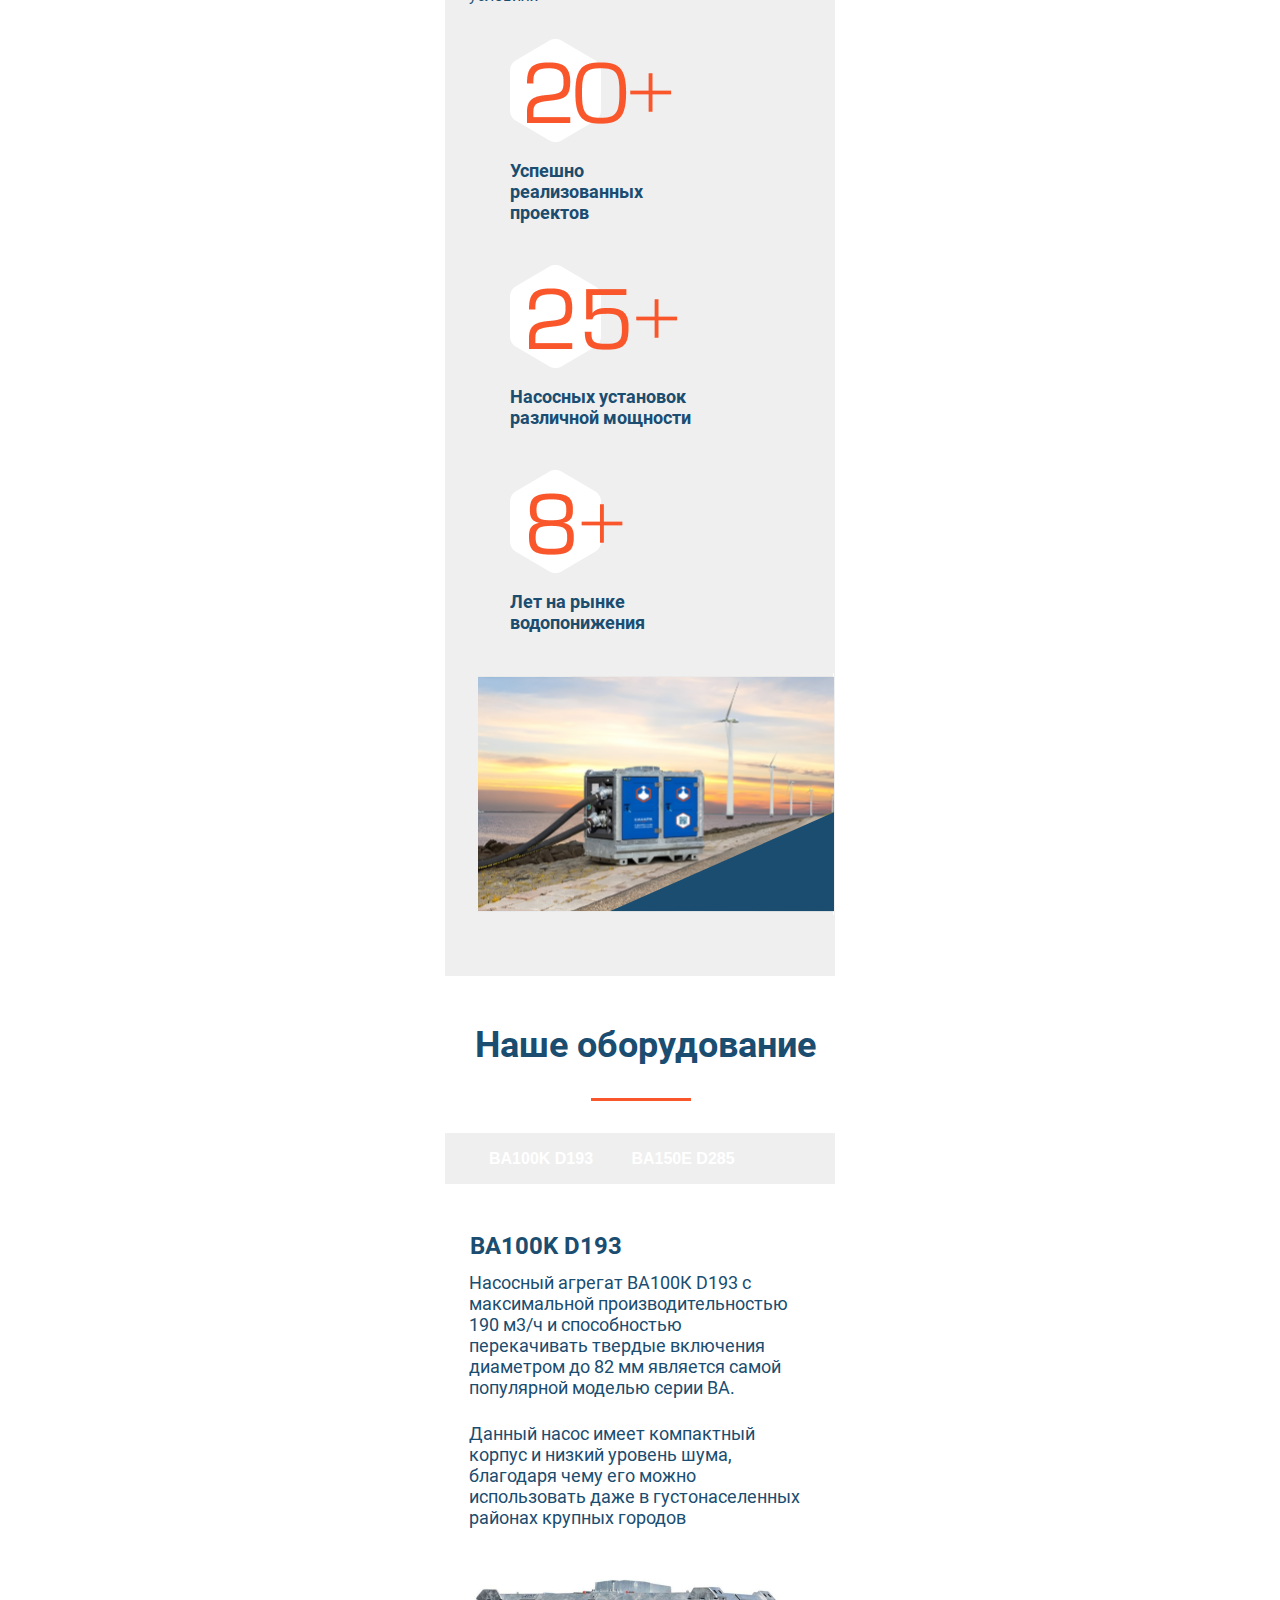
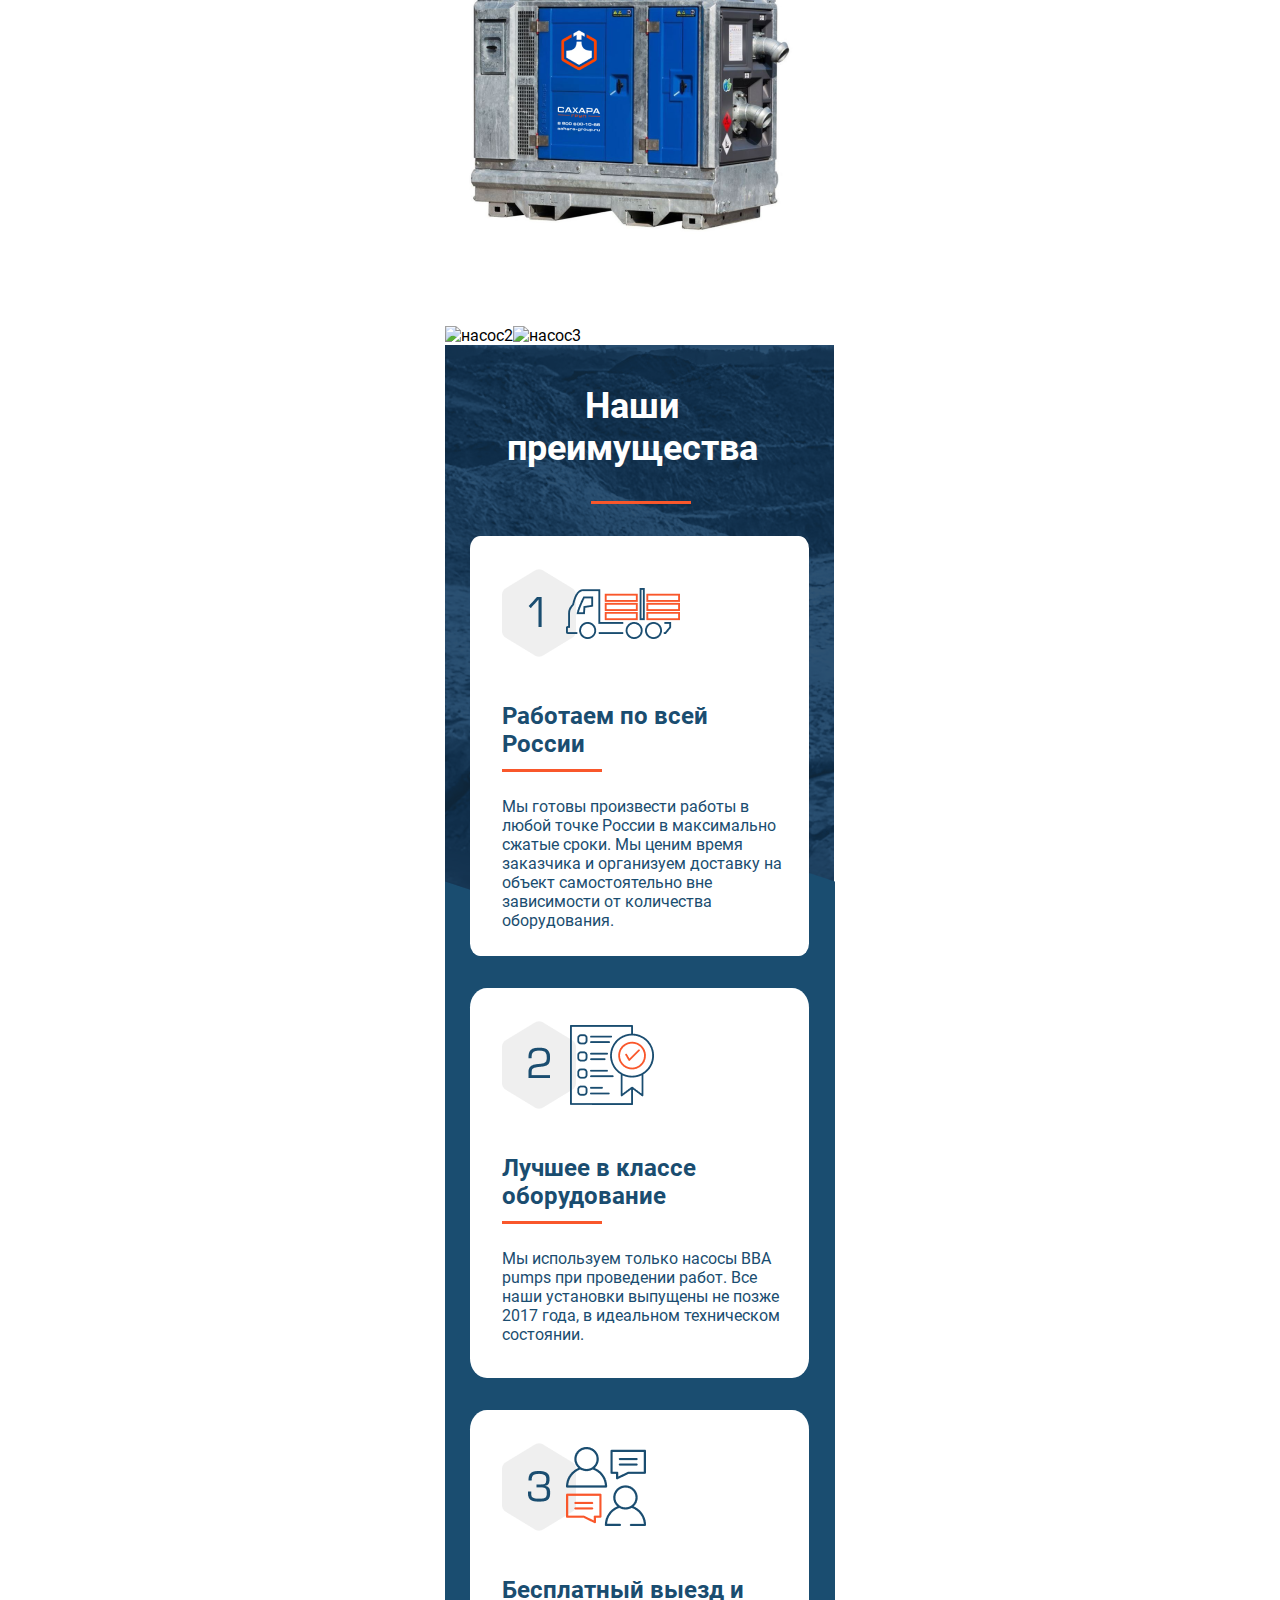
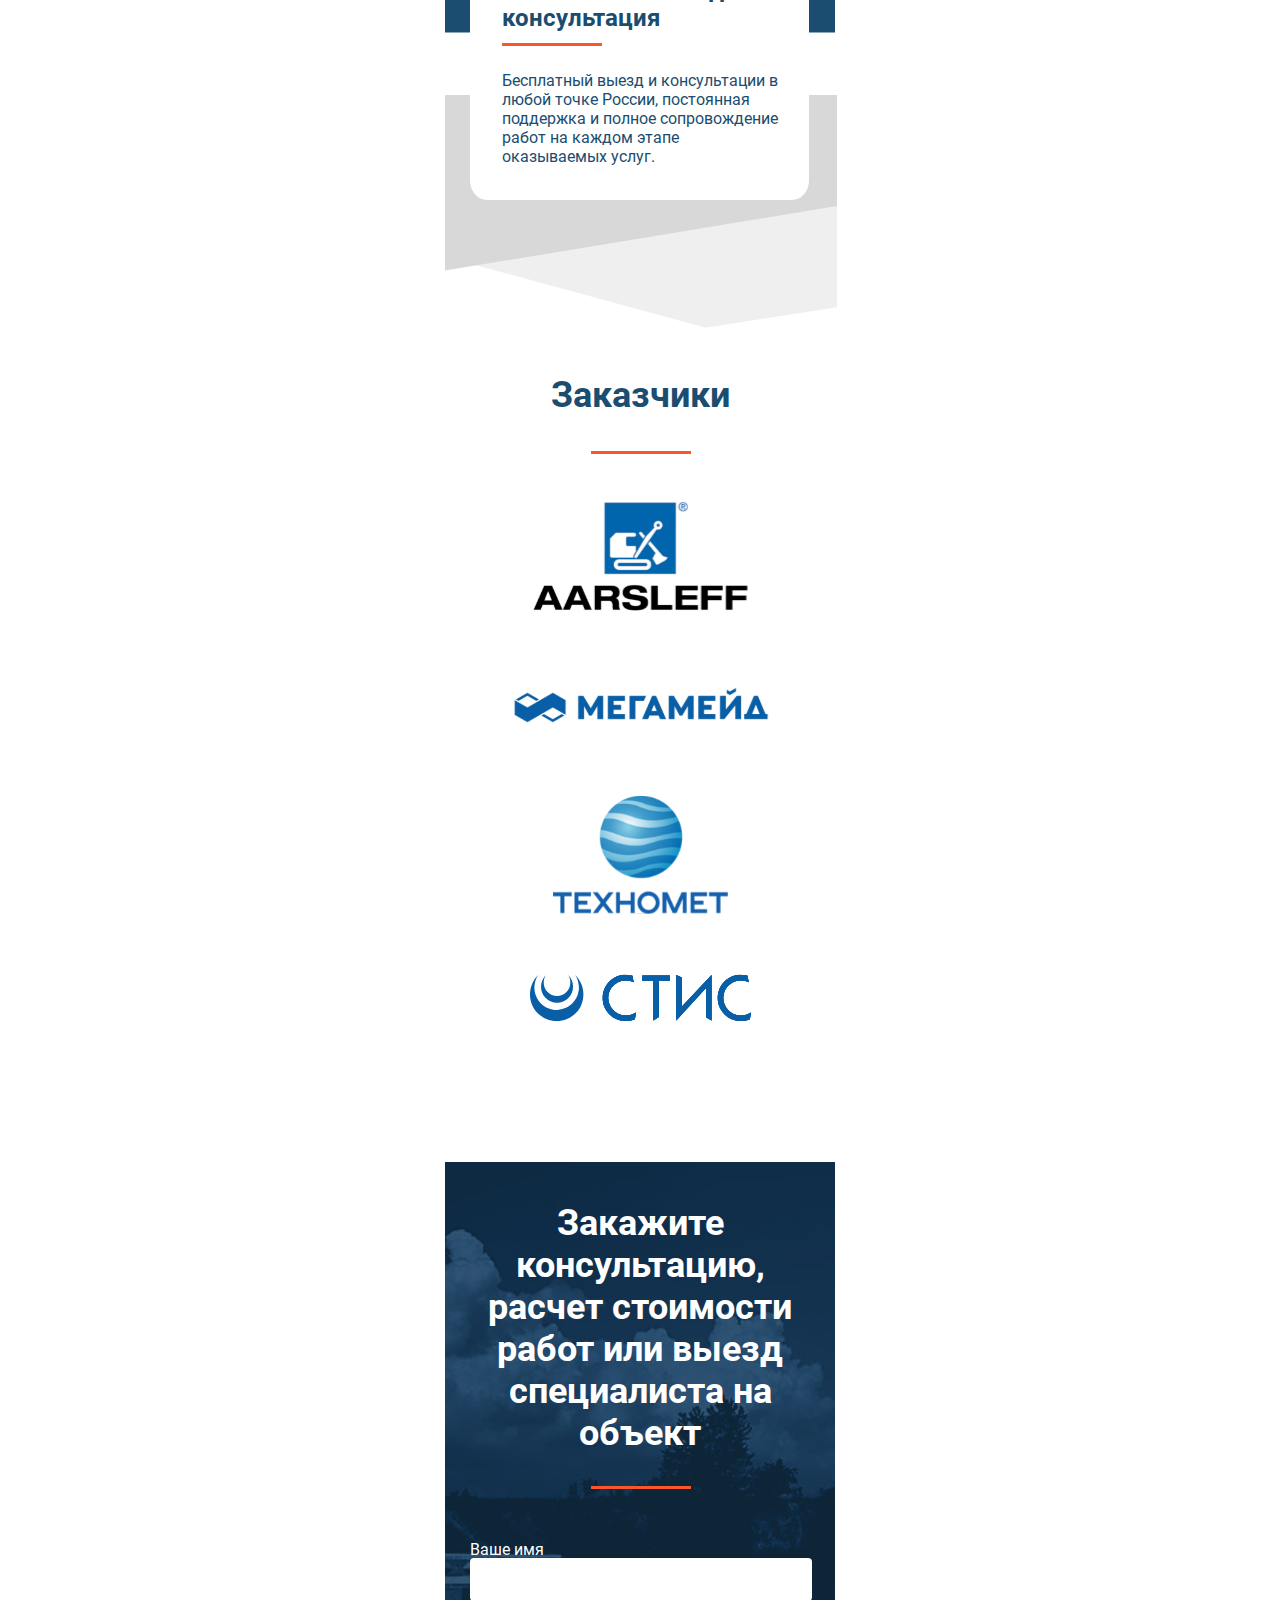
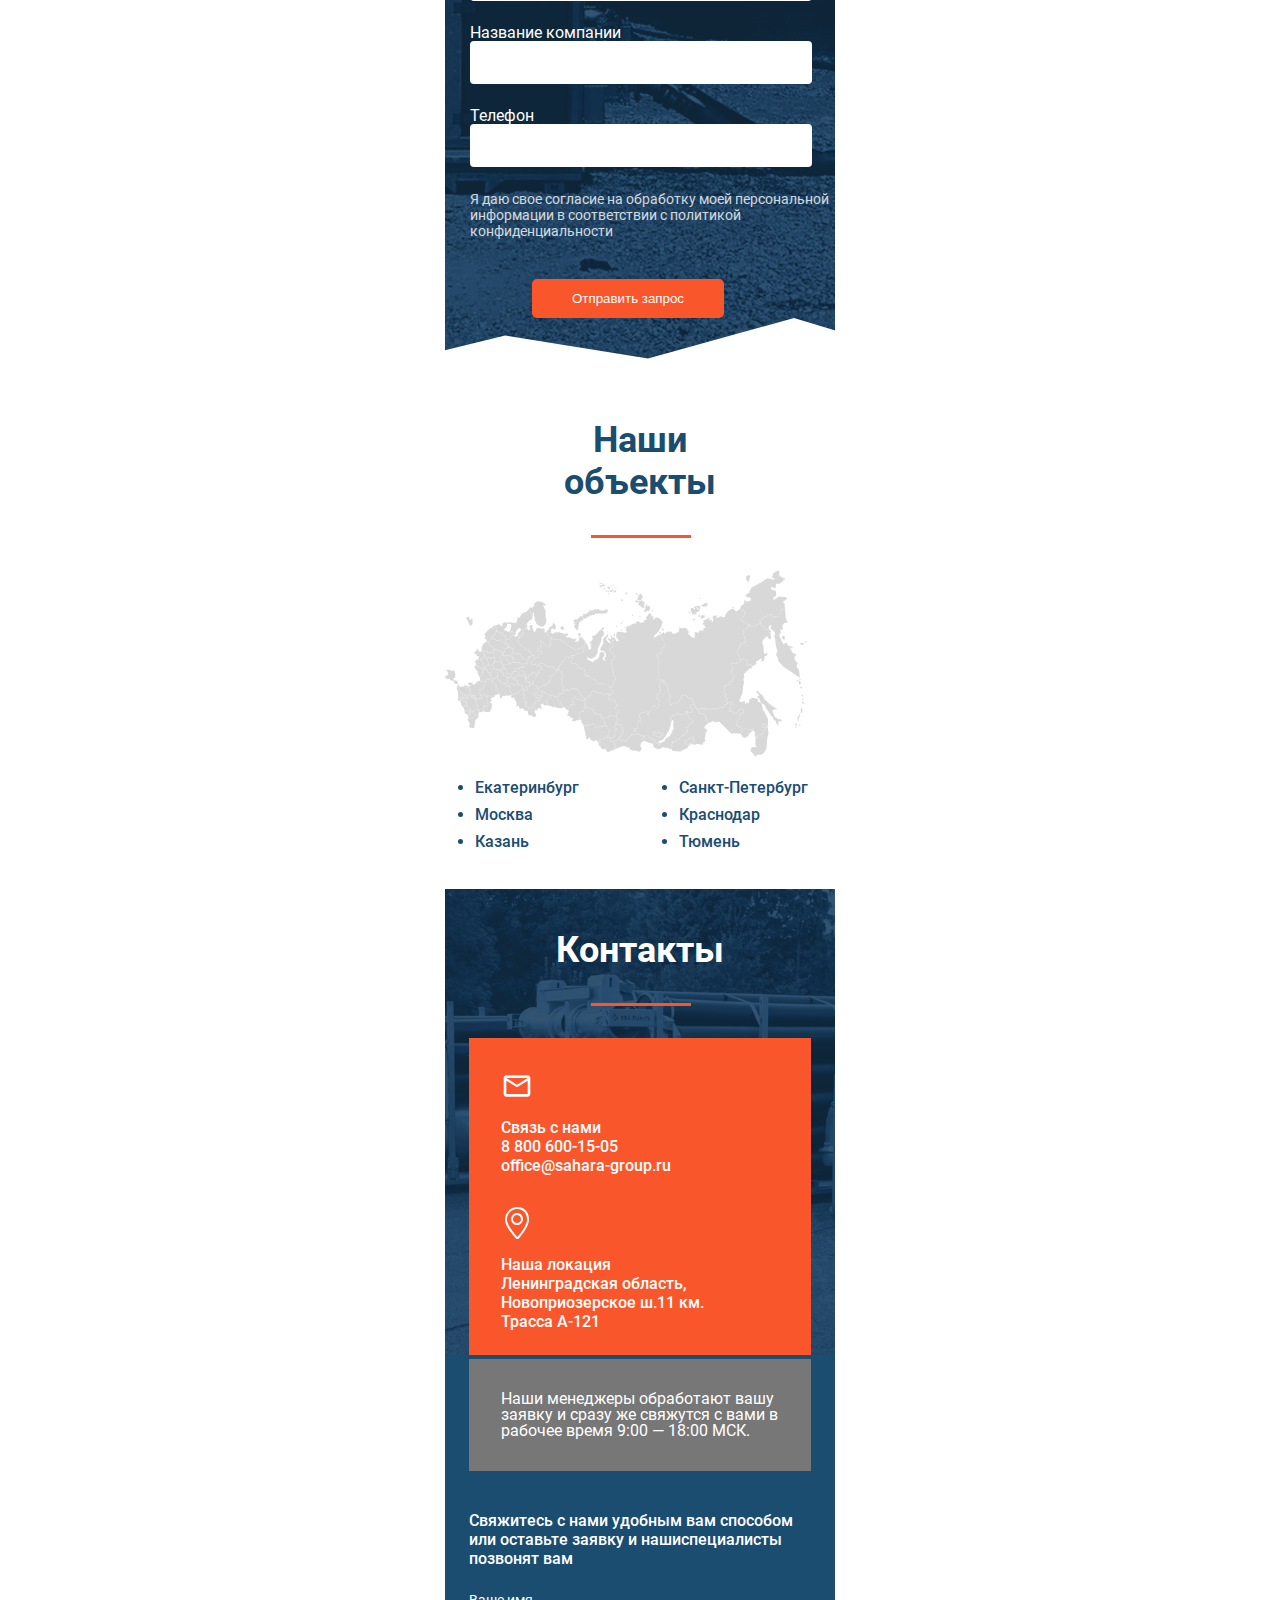
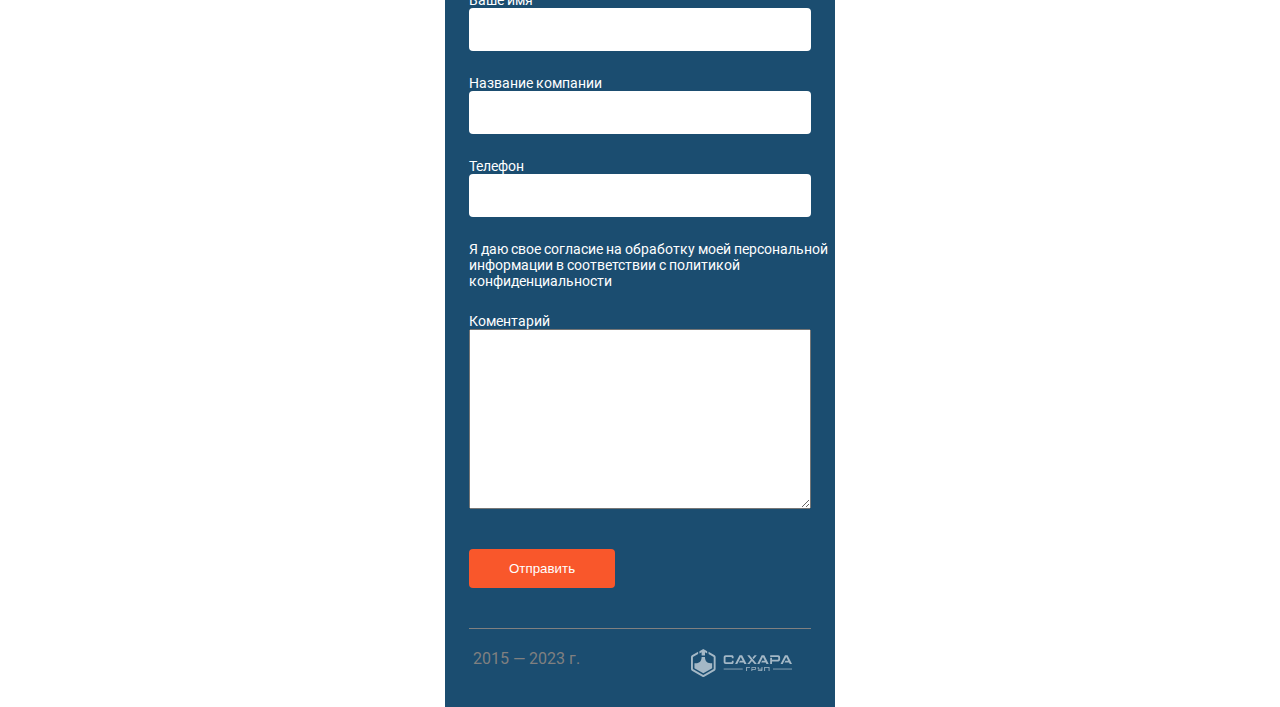
==== commit b1eb2a80: "add form.html" ====
--- a/index.html
+++ b/index.html
@@ -7,11 +7,13 @@
   <link rel="stylesheet" href="/reset.css">
   <title>Аренда специализированных насосных станций</title>
   <link rel="stylesheet" href="main.css">
+  <script src="/exampe.ls"></script>
 </head>
 
 <body>
 
   <header class="header">
+    <a class="header__form" href="/form.html">Форма</a>
     <div class="header_wrapper">
       <img class="white" src="/img/Rectangle 8 (4).png" alt="">
       <img class="bluee" src="/img/Rectangle 10 (1).png" alt="">
@@ -285,7 +287,7 @@
     </section>
     
   </footer>
-
+  <script src="exampe.ls"></script>
 </body>
 
 </html>
--- a/main.css
+++ b/main.css
@@ -874,7 +874,8 @@
     justify-content: space-around;
     margin-left: auto;
     justify-items: center; 
-    padding-bottom: 40px; 
+    padding-bottom: 30px; 
+    
 }
 
 .footer_txt{
@@ -887,7 +888,27 @@
 
 
 
-
-
-
-
+.header__form{
+    
+    position: absolute;
+    z-index: 99;
+    margin-left: 720px;
+    margin-top: 46px;
+    text-decoration: none;
+    color: var(--main-color);
+}
+
+
+
+
+
+
+
+
+
+
+
+
+
+
+
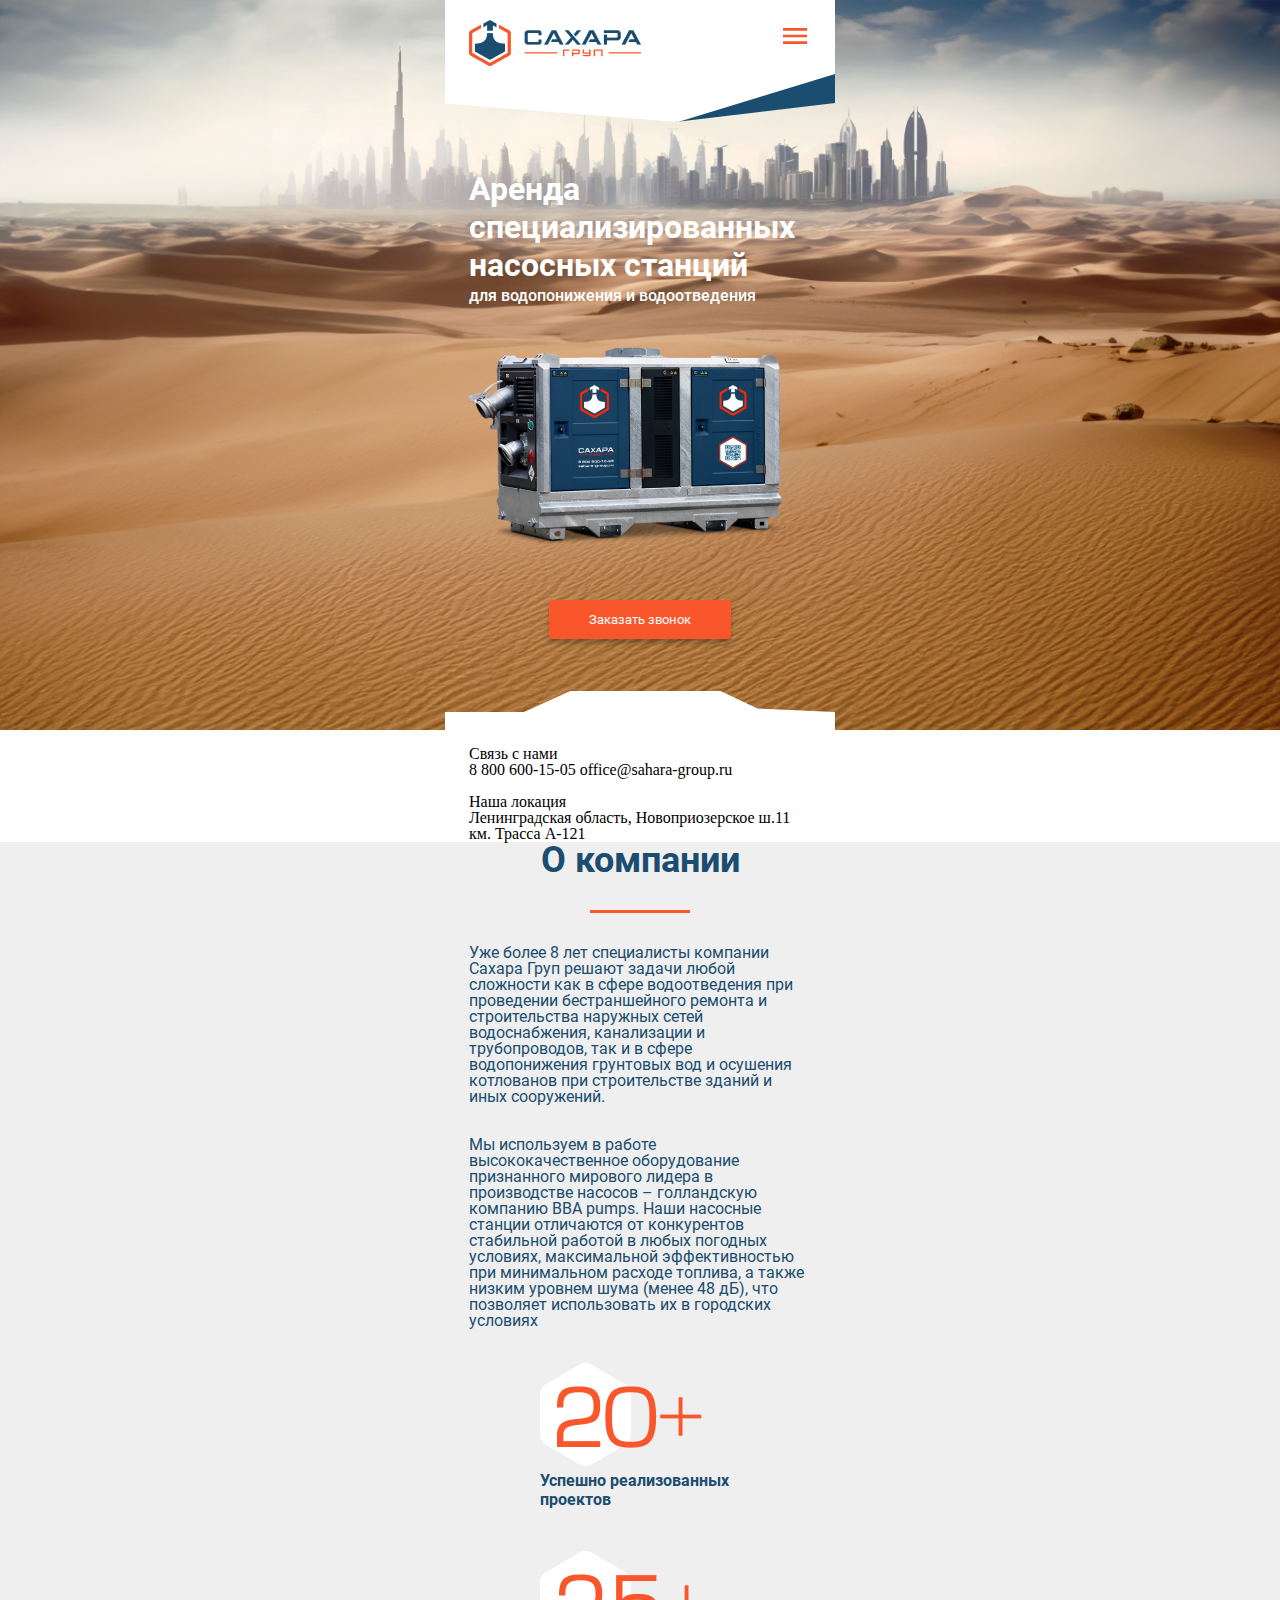
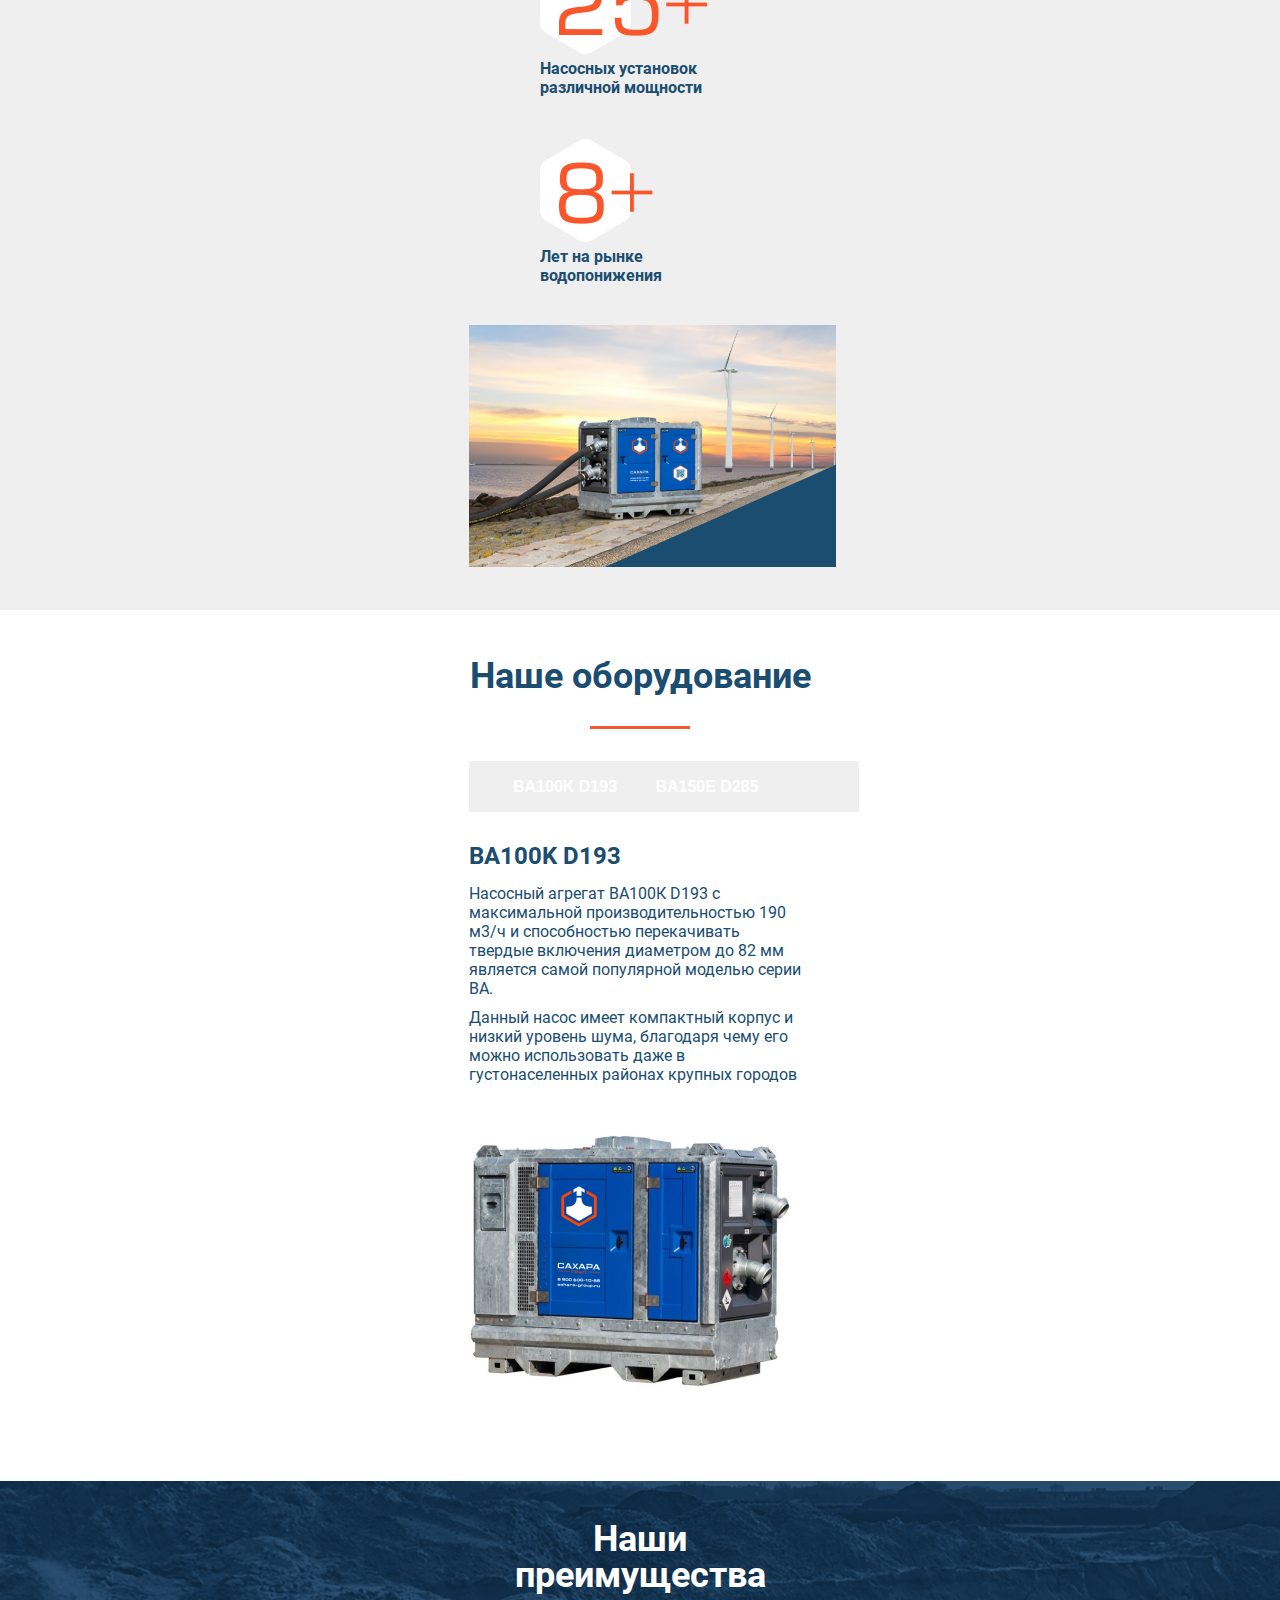
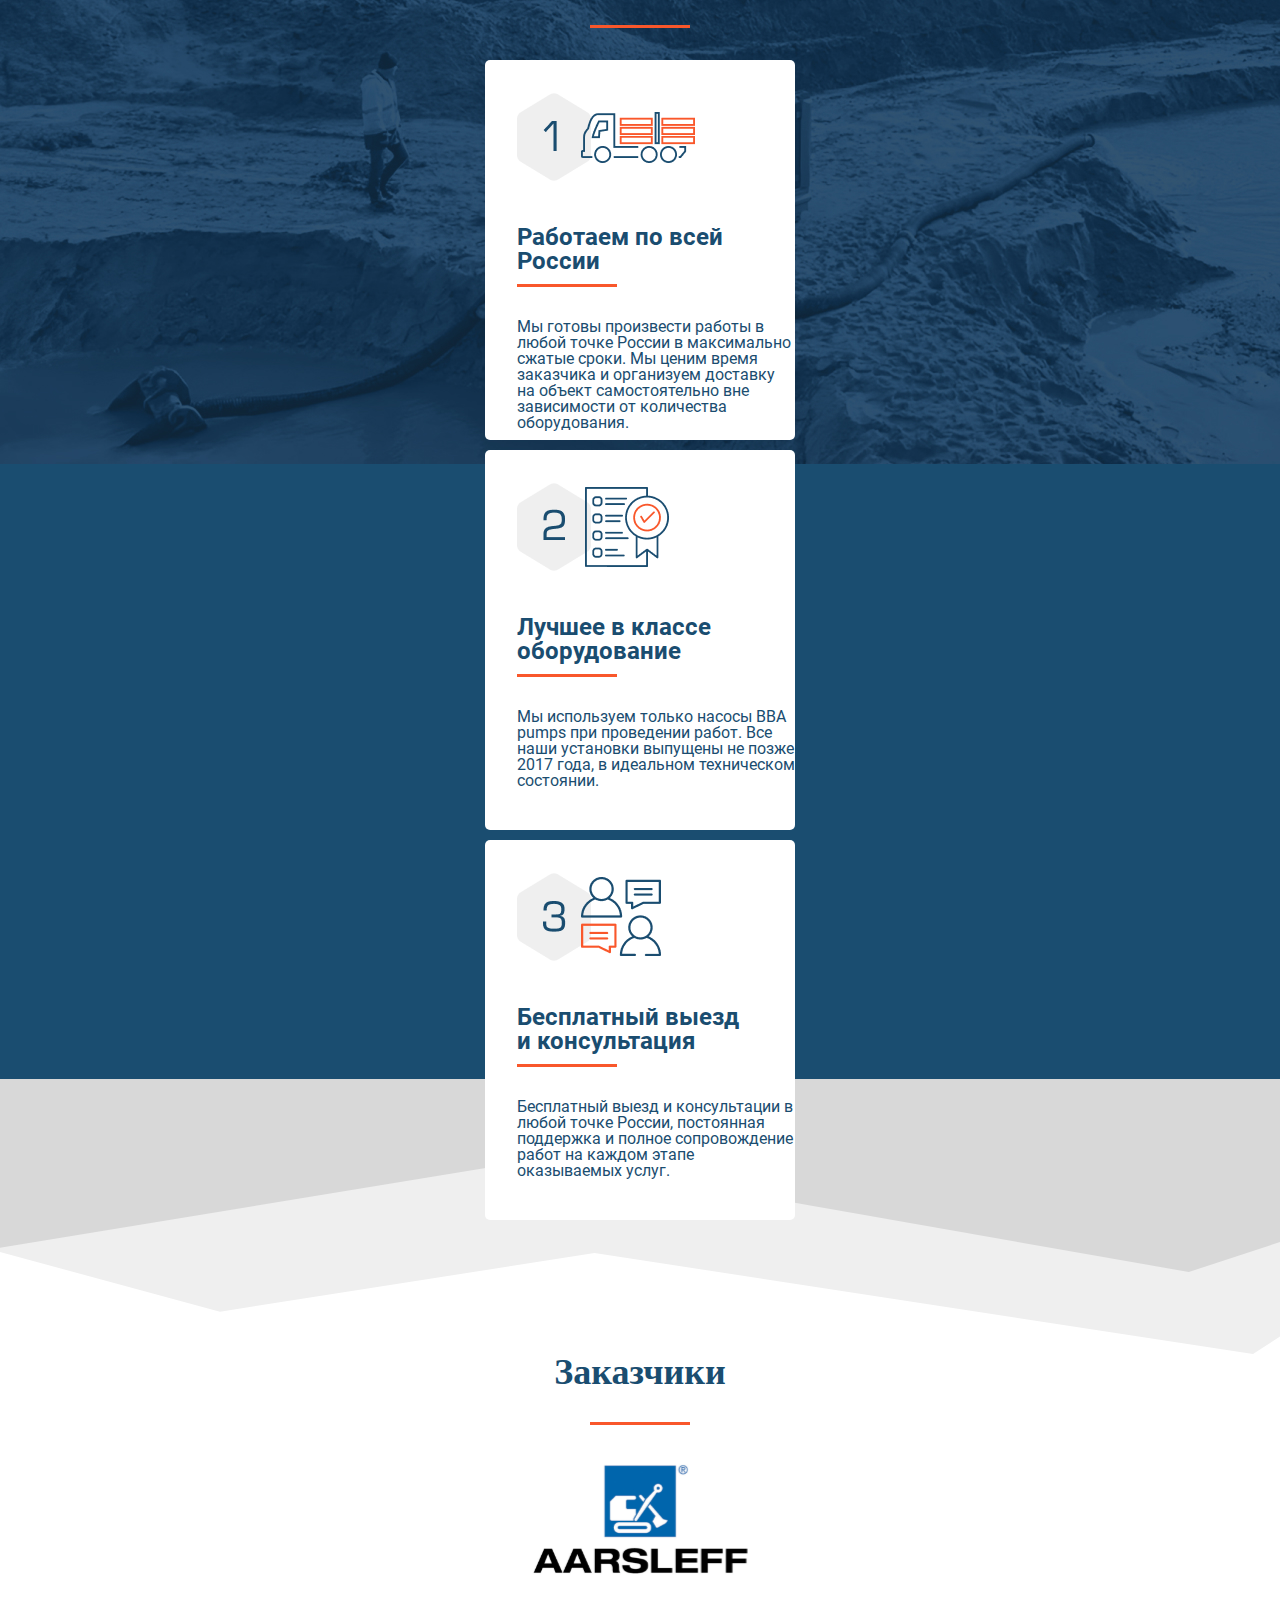
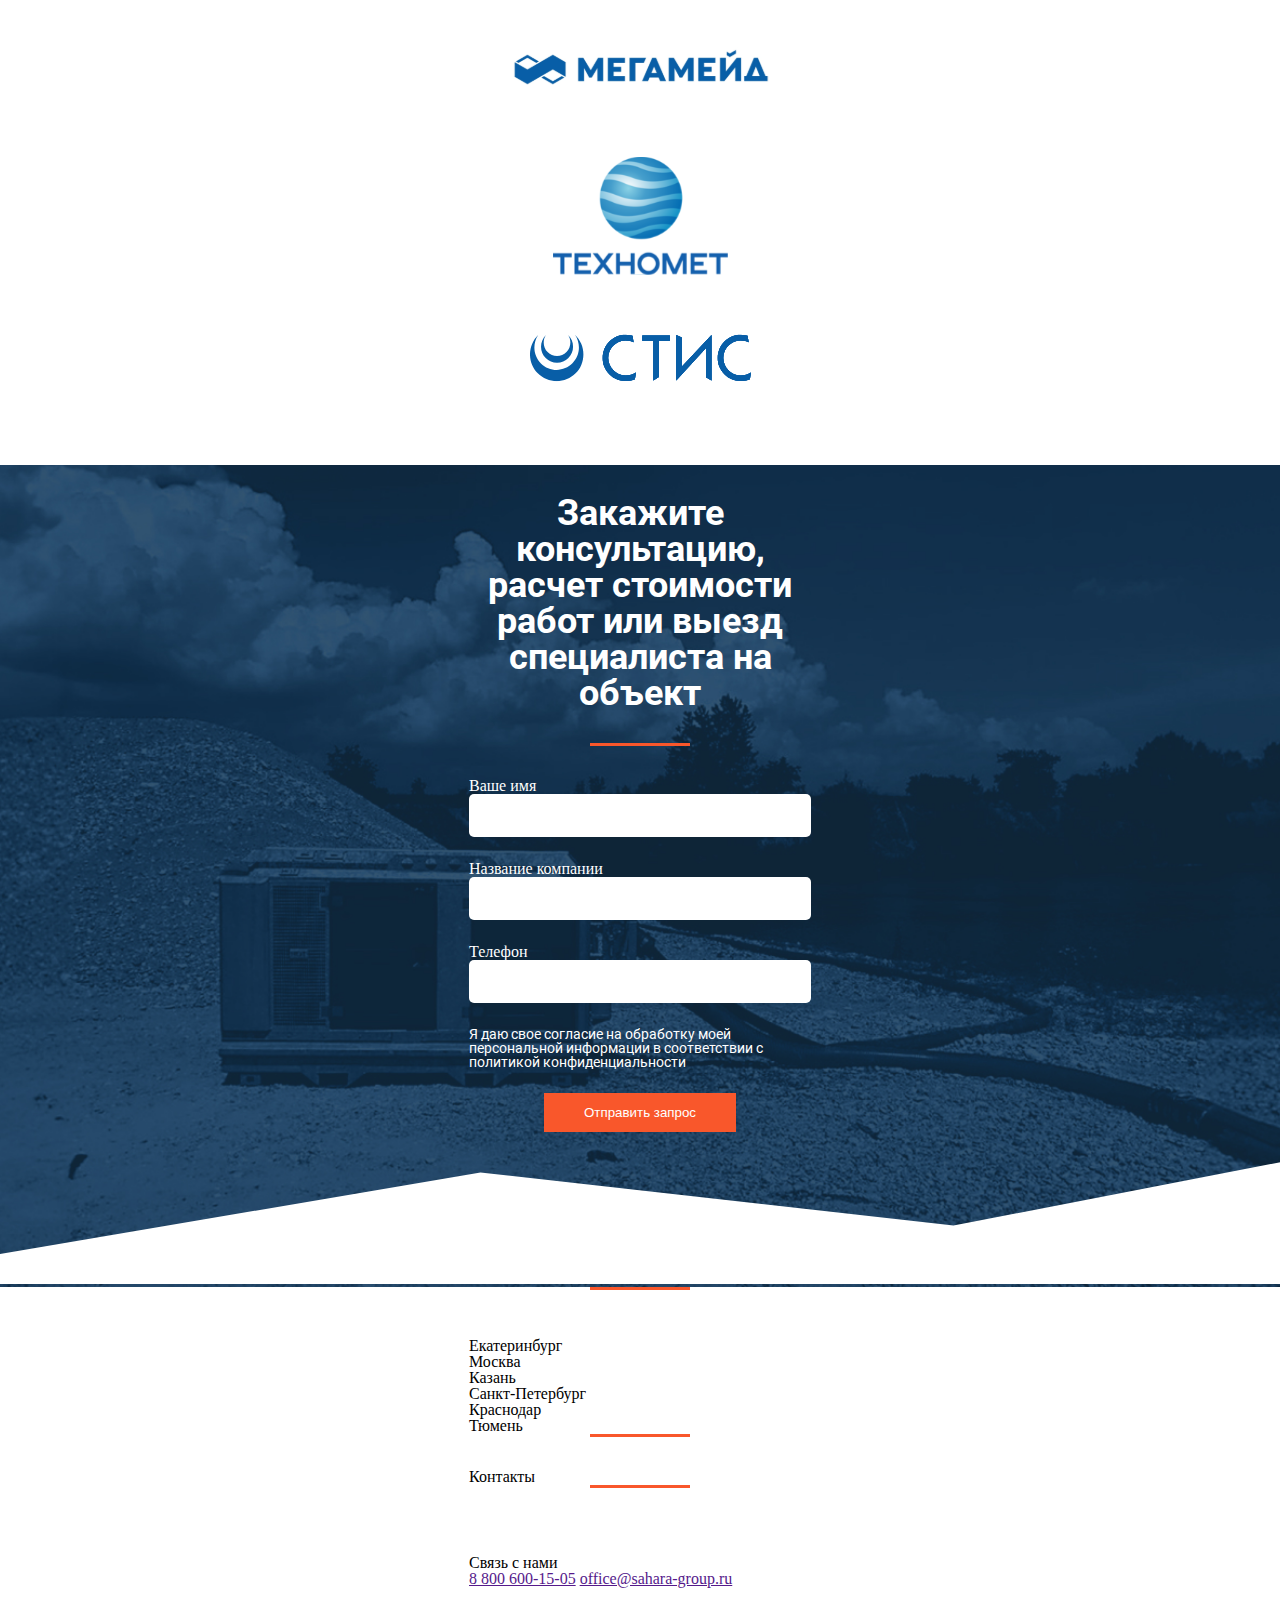
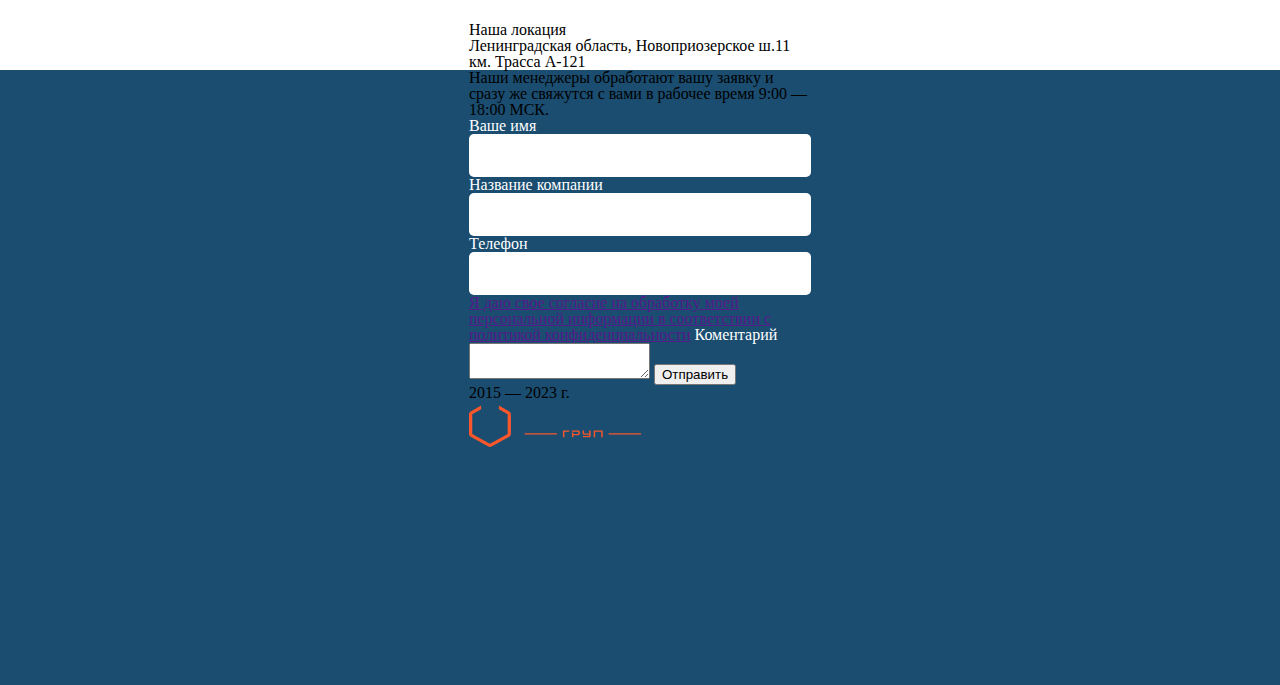
==== commit e5328545: "a" ====
--- a/index.html
+++ b/index.html
@@ -1,179 +1,174 @@
 <!DOCTYPE html>
 <html lang="ru">
-
 <head>
   <meta charset="UTF-8">
   <meta name="viewport" content="width=device-width, initial-scale=1.0">
+  <link rel="stylesheet" href="/main.css">
   <link rel="stylesheet" href="/reset.css">
-  <title>Аренда специализированных насосных станций</title>
-  <link rel="stylesheet" href="main.css">
-  <script src="/exampe.ls"></script>
+  <title>Document</title>
 </head>
-
 <body>
-
-  <header class="header">
-    <a class="header__form" href="/form.html">Форма</a>
-    <div class="header_wrapper">
-      <img class="white" src="/img/Rectangle 8 (4).png" alt="">
-      <img class="bluee" src="/img/Rectangle 10 (1).png" alt="">
-
-      <a href=""><img src="/img/Logo.png" alt="логотип компании" class="header_logo"></a>
-      <button class="header_button"></button>
-
-    </div>
+  <header class="">
+   <section class="header">
+      <div class="header__wrapper">
+        <div class="header-wrapper__block">
+          <img src="/img/Logo.png" alt="" class="header-wrapper__img">
+          <button class="header-wrapper__button"></button>
+        </div>
+      </div>
+   </section>
   </header>
-
   <main class="main">
-
-    <section>  
-          <section class="main-str">
-              
-              <h1></h1>
-              <p class="main_title">Аренда специализированных насосных станций</p><p class="main_txt">для водопонижения и водоотведения</p>
-              <img src="/img/Bump 1 (2).png" alt="насос" class="nasos">
-              <button class="main_button">Заказать звонок</button>
-          </section>
-  
-          <img src="/img/Graphic (3).svg" alt="" class="grafic">
-  
-          <ul class="main_list">
-                <li class="main_li main_iteam1">
-                  <img class="main_image" src="/img/pochta.png" alt="логотип в виде почты" class="pochta">
-                  <div class="main_list_content">
-                    <h3 class="main_list_title">Cвязь с нами</h3>
-                    <a href="" class="list_link">8 800 600-15-05</a>
-                    <a href="" class="list_link">office@sahara-group.ru</a>
-                  </div>
-                </li>
-      
-                <li class=" main_li main_iteam2">
-                  <img class="main_image" src="/img/Ellipse 174 (1).png" alt="логотип локации" class="loc_pic">
-                  <div class="main_list_content">
-                    <h3 class="main_list_title">Наша локация</h3>
-                    <p class="main_list_txt">Ленинградская область, Новоприозерское ш.11 км. Трасса А-121</p>
-                  </div>
-                </li>
-          </ul>
-        </div>
+    <section class="section-1">
+      <div class="wrapper">
+        <h1 class="main__title">Аренда специализированных насосных станций</h1>
+        <p class="main__txt">для водопонижения и водоотведения</p>
+        <img src="/img/Bump 1 (3).png" alt="" class="main__img">
+        <button class="main__button">Заказать звонок</button>
+      </div>
+      <div class="grafic">
+        <img src="/img/Graphic (3).svg" alt="">
+      </div>
+    </section>
+    <section class="section-2">
+      <div class="wrapper">
+        <ul class="main__list">
+          <li class="main-list_item">
+            <img src="" alt="" class="main-item__img">
+            <h3 class="main-item__title">Cвязь с нами</h3>
+            <p class="mai-item__txt">8 800 600-15-05
+              office@sahara-group.ru</p>
+          </li>
+
+          <li class="main-list_item">
+            <img src="" alt="" class="main-item__img">
+            <h3 class="main-item__title">Наша локация</h3>
+            <p class="mai-item__txt">Ленинградская область, 
+              Новоприозерское ш.11 км. Трасса А-121</p>
+          </li>
+        </ul>
+
+      </div>
     </section>
 
     <section class="company">
       <div class="wrapper">
-        <h2 class="company_title">О компании</h2>
-        <div class="line"></div>
-
-        <p class="company_list_txt">Уже более 8 лет специалисты компании Сахара Груп решают задачи любой сложности как в сфере водоотведения при проведении бестраншейного ремонта и строительства наружных сетей водоснабжения, канализации и трубопроводов, так и в сфере водопонижения грунтовых вод и осушения котлованов при строительстве зданий и иных сооружений.</p>
-        <p class="company_list_txt">Мы используем в работе высококачественное оборудование признанного мирового лидера в производстве насосов – голландскую компанию BBA pumps. Наши насосные станции отличаются от конкурентов стабильной работой в любых погодных условиях, максимальной эффективностью при минимальном расходе топлива, а также низким уровнем шума (менее 48 дБ), что позволяет использовать их в городских условиях</p>
-        
-
-        <ul class="company_list">
-          <li class="company_iteam">
-            <img src="/img/Info-1.png" alt="" class="company_pic">
-            <p class="company_txt">Успешно реализованных проектов</p>
-          </li>
-
-          <li class="company_iteam">
-            <img src="/img/Info-2.png" alt=" 25+" class="company_pic">
-            <p class="company_txt">Насосных установок различной мощности</p>
-          </li>
-
-          <li class="company_iteam">
-            <img src="/img/Info-3.png" alt=" 8 лет" class="company_pic">
-            <p class="company_txt">Лет на рынке водопонижения</p>
-          </li>
-        </ul>
-
-        <img src="/img/bba_pumps_electrically_driven_portable_pumps 1.svg" alt="насос" class="wrapper_pic">
-
-      </div>
-    </section>
-
-    <section class="equipment-info">
-      <div class="wrapper">
-        <h2 class="equipment-info_title">Наше оборудование</h2>
-        <div class="line"></div>
-        <ul class="knopki_slaida">
+        <h2 class="company__title">О компании</h2>
+        <div class="line"></div>
+        <p class="company-first__txt">Уже более 8 лет специалисты компании Сахара Груп решают задачи любой сложности как в сфере водоотведения при проведении бестраншейного ремонта и строительства наружных сетей водоснабжения, канализации и трубопроводов, так и в сфере водопонижения грунтовых вод и осушения котлованов при строительстве зданий и иных сооружений.</p>
+        <p class="company-two__txt">Мы используем в работе высококачественное оборудование признанного мирового лидера в производстве насосов – голландскую компанию BBA pumps. Наши насосные станции отличаются от конкурентов стабильной работой в любых погодных условиях, максимальной эффективностью при минимальном расходе топлива, а также низким уровнем шума (менее 48 дБ), что позволяет использовать их в городских условиях</p>
+        <ul class="company__list">
+          <li class="company-list__item">
+            <img src="/img/Info-1.png" alt="" class="companny-item__img">
+            <p class="compeny-item__txt">Успешно реализованных
+              проектов</p>
+          </li>
+          <li class="company-list__item">
+            <img src="/img/Info-2.png" alt="" class="companny-item__img">
+            <p class="compeny-item__txt">Насосных установок различной мощности</p>
+          </li>
+          <li class="company-list__item">
+            <img src="/img/Info-3.png" alt="" class="companny-item__img">
+            <p class="compeny-item__txt">Лет на рынке водопонижения</p>
+          </li>
+        </ul>
+        <div class="company-img__block">
+          <img src="/img/bba_pumps_electrically_driven_portable_pumps 1.svg" alt="" class="company__img">
+        </div>
+      </div>
+    </section>
+    
+    <section class="equipment">
+      <div class="wrapper">
+        <h2 class="equipment__title">Наше оборудование</h2>
+        <div class="line"></div>
+        <ul class="equipment__list">
           <li>
             <button class="equipment-info_button">BA100K D193</button>
             <button class="equipment-info_button">BA150E D285</button>
             <button class="equipment-info_button"></button>
           </li>
         </ul>
-        <h3 class="name-equipment">BA100K D193</h3>
-        <p class="equipment-info_txt first">Насосный агрегат ВА100К D193 с максимальной производительностью 190 м3/ч и способностью перекачивать твердые включения диаметром до 82 мм является самой популярной моделью серии BA.</p>
-        <p class="equipment-info_txt">Данный насос имеет компактный корпус и низкий уровень шума, благодаря чему его можно использовать даже в густонаселенных районах крупных городов</p>
+        </ul>
+          <h3 class="name-equipment">BA100K D193</h3>
+          <p class="equipment-info_txt-first">Насосный агрегат ВА100К D193 с максимальной производительностью 190 м3/ч и способностью перекачивать твердые включения диаметром до 82 мм является самой популярной моделью серии BA.</p>
+          <p class="equipment-info_txt">Данный насос имеет компактный корпус и низкий уровень шума, благодаря чему его можно использовать даже в густонаселенных районах крупных городов</p>
+          <img src="/img/насос2.png" alt="" class="equipment__img">
         <ul>
-          <li> <img src="/img/nasos2.png" alt="насос1" class="equipment-info_pic"><img src="" alt="насос2"><img src="" alt="насос3"></li>
-        </ul>
-
-        
       </div>
     </section>
 
     <section class="advantages">
       <div class="wrapper">
-        <h2 class="advantages_title">Наши преимущества</h2>
-        <div class="line"></div>
-
-        <ul class="advantages_list">
-          <ol class="advantages_iteam-first">
-            <img src="/img/Icon-1.png" alt="грузовик" class="advantages_pic">
-            <h3 class="advantages_list_title">Работаем по всей России</h3>
-            <div class="advantages-line"></div>
-            <p class="advantages_txt-info">Мы готовы произвести работы в любой точке России в максимально сжатые сроки. Мы ценим время заказчика и организуем доставку на объект самостоятельно вне зависимости от количества оборудования.</p>
-          </ol>
-
-          
-          <div class="blue">
-            <ol class="advantages_iteam">
-              <img src="/img/Icon-2.png" alt="лого достижений " class="advantages_pic">
-              <h3 class="advantages_list_title">Лучшее в классе оборудование</h3>
-              <div class="advantages-line"></div>
-              <p class="advantages_txt-info">Мы используем только насосы BBA pumps при проведении работ. Все наши установки выпущены не позже 2017 года, в идеальном техническом состоянии.</p>
-            </ol>
-            
-  
-            <ol class="advantages_iteam">
-              <img src="/img/Icon-3.png" alt="лого консультации" class="advantages_pic">
-              <h3 class="advantages_list_title">Бесплатный выезд и консультация</h3>
-              <div class="advantages-line"></div>
-              <p class="advantages_txt-info">Бесплатный выезд и консультации в любой точке России, постоянная поддержка и полное сопровождение работ на каждом этапе оказываемых услуг.</p>
-            </ol>
-          </div>
-        </ul>
-      
-
-      </div>
-    </section>
-    
-    
+
+        <h2 class="advantages__title">Наши преимущества</h2>
+        <div class="line"></div>
+
+        <ul class="advantages__list">
+
+          <li class="advantages__item">
+            <img src="/img/Icon-1.png" alt="" class="advantages-item__img">
+            <h3 class="advantages-item__title">Работаем 
+              по всей России</h3>
+            <div class="advantages-item__line"></div>
+            <p class="advantages-item__txt">Мы готовы произвести работы в любой точке России в максимально сжатые сроки. Мы ценим время заказчика и организуем доставку на объект самостоятельно вне зависимости от количества оборудования.</p>
+          </li>
+
+          <li class="advantages__item">
+            <img src="/img/Icon-2.png" alt="" class="advantages-item__img">
+            <h3 class="advantages-item__title">Лучшее в классе оборудование</h3>
+            <div class="advantages-item__line"></div>
+            <p class="advantages-item__txt">Мы используем только насосы BBA pumps при проведении работ. Все наши установки выпущены не позже 2017 года, в идеальном техническом состоянии.</p>
+          </li>
+
+          <li class="advantages__item">
+            <img src="/img/Icon-3.png" alt="" class="advantages-item__img">
+            <h3 class="advantages-item__title">Бесплатный выезд и консультация</h3>
+            <div class="advantages-item__line"></div>
+            <p class="advantages-item__txt">Бесплатный выезд и консультации в любой точке России, постоянная поддержка и полное сопровождение работ на каждом этапе оказываемых услуг.</p>
+          </li>
+
+        </ul>
+
+      </div> 
+    </section>
+
+    <section class="blue">
+
+    </section>
+
+    <section class="gray_back">
+
+    </section>
 
     <section class="customers">
       <div class="wrapper">
-
-        <img class="gray_pic" src="/img/Graphic gray.svg" alt="">
-
-        <h2 class="customers_title">Заказчики</h2>
-
-        <div class="line-customers"></div>
-
-        <ul class="customers_list">
-          <li><img src="/img/Aarsleff.svg" alt=" лого arr" class="customers_iteam"></li>
-          <li><img src="/img/Megameid.svg" alt="лого megamed" class="customers_iteam"></li>
-          <li><img src="/img/Tehnomet.svg" alt="лого technomed" class="customers_iteam"></li>
-          <li><img src="/img/CTIC.svg" alt="лого stis" class="customers_iteam"></li>
-        </ul>
-
-      </div>
-    </section>
-
-    <section class="registr">
-      <div class="wrapper">
-        <h2></h2>
-        <p class="registr_txt">Закажите консультацию, расчет стоимости работ или выезд специалиста на объект</p>
-        <div class="registr-line"></div>
-        <form action="" class="registr_form">
+        <h2 class="customers__title">Заказчики</h2>
+        <div class="line"></div>
+
+        <ul class="customers__list">
+          <li class="customers__item">
+            <img src="/img/Aarsleff.svg" alt="" class="customers-item__img">
+          </li>
+          <li class="customers__item">
+            <img src="/img/Megameid.svg" alt="" class="customers-item__img">
+          </li>
+          <li class="customers__item">
+            <img src="/img/Tehnomet.svg" alt="" class="customers-item__img">
+          </li>
+          <li class="customers__item">
+            <img src="/img/CTIC.svg" alt="" class="customers-item__img">
+          </li>
+        </ul>
+      </div>
+    </section>
+
+    <section class="consultation">
+      <div class="wrapper">
+        <h2 class="consultation__title">Закажите консультацию, расчет стоимости работ или выезд специалиста на объект</h2>
+        <p class="consultation__txt"></p>
+        <div class="line"></div>
+        <form action="" class="consultation__form">
           <label for="name">
             <span>Ваше имя</span>
             <input class="form_input" id="name" type="text">
@@ -192,106 +187,112 @@
           <a href="" class="registr_iteam">Я даю свое согласие на обработку моей персональной информации в соответствии с политикой конфиденциальности</a>
           <button type="submit" class="registr_button">Отправить запрос</button>
         </form>
-
-        <img class="line_grafic" src="/img/Graphic (4).svg" alt="">
-      </div>
-    </section>
-
-    <section class="geographical">
-      <div class="wrapper">
-
-        <h2 class="geographical_txt">Наши объекты</h2>
-        <div class="line"></div>
-        <img src="/img/mother-russia.jpg" alt="карта России" class="geographical_pic">
-
-       
-          <div class="container__list">
-            <ul id="list" class="geographical_list-first">
-              <li class="geographical_iteam">Екатеринбург</li>
-              <li class="geographical_iteam">Москва </li>
-              <li class="geographical_iteam">Казань</li>
-            </ul>
-  
-            <ul class="geographical_list_two" >
-              <li class="geographical_iteam">Санкт-Петербург</li>
-              <li class="geographical_iteam">Краснодар</li>
-              <li class="geographical_iteam">Тюмень</li>
-            </ul>
-          </div>
-      </div>
-    </section>
+      </div>
+
+      <div class="consultation__grafic">
+        <img src="/img/form grafic.svg" alt="">
+      </div>
+    </section>
+
+    <section class="objects">
+      <div class="wrapper">
+        <h2 class="objects__title"></h2>
+        <div class="line"></div>
+        <img src="" alt="" class="objects__img">
+
+     <div class="objects__block">
+          <ul  class="objects_list-first">
+            <li class="objects_item">Екатеринбург</li>
+            <li class="objects_item">Москва </li>
+            <li class="objects_item">Казань</li>
+          </ul>
+  
+          <ul class="objects_list_two" >
+            <li class="objects_item">Санкт-Петербург</li>
+            <li class="objects_item">Краснодар</li>
+            <li class="objects_item">Тюмень</li>
+          </ul>
+     </div>
+      </div>
+    </section>
+
+    <section class="Contacts">
+      <div class="wrapper"></div>
+      <div class="line"></div>
+    </section>
+
   </main>
 
   <footer>
-    <section class="contacts">
-      <div class="wrapper">
-          <div class="image-part">
-            <h2 class="contacts_txt-title">Контакты</h2>
-            <div class="line"></div>
-  
-              <ul class="contacts_list">
-                <li class="contacts_iteam">
-                  <img src="/img/mdi_email-outline.svg" alt="картинка почты" class="contacts_pic">
-                  <h3 class="contacts_txt">Связь с нами</h3>
-                  <a href="" class="contacts_link">8 800 600-15-05</a>
-                  <a href="" class="contacts_link">office@sahara-group.ru</a>
-                </li>
-                <li class="contacts_iteam">
-                  <img src="/img/simple-line-icons_location-pin.svg" alt="картинка локации" class="contacts_pic">
-                  <h3 class="contacts_txt">Наша локация</h3>
-                  <p class="contacts_iteam_txt">Ленинградская область, Новоприозерское ш.11 км. Трасса А-121</p>
-                </li>
-              </ul>
-          </div>
-          <div class="blue-part">
-            <ul class="processing_information">
-              <li class="processing-information_txt">Наши менеджеры обработают вашу заявку и сразу же свяжутся с вами в рабочее время 9:00 — 18:00 МСК.</li>
-            </ul>
-            
+    <section class="Contacts">
+      <div class="image-part">
+        <div class="wrapper">
+          <div class="orange">
+            <div class="orange-wrapper">
+              <h2 class="contacts_txt-title">Контакты</h2>
+              <div class="line"></div>
     
-            <p class="contacts_txt-footer">Свяжитесь с нами удобным вам способом или оставьте заявку и нашиспециалисты позвонят вам</p>
-    
-            <form action="" class="filling-application">
-              <label for="name">
-                <span class="title-filling-application">Ваше имя</span>
-                <input class="form_input" id="name" type="text">
-              </label>
-    
-              <label for="name_company">
-                <span class="title-filling-application">Название компании</span>
-                <input class="form_input" id="name_company" type="text">
-              </label>
-    
-              <label for="telephone">
-                <span class="title-filling-application">Телефон</span>
-                <input class="form_input" id="telephone" type="text">
-              </label>
-    
-              <a href="" class="filling-application_txt">Я даю свое согласие на обработку моей персональной информации в соответствии с политикой конфиденциальности</a>
-    
-              <label for="koment"><span class="koment1">Коментарий</span>
-                 <textarea class="form_tekstarea" id="koment" type="text"></textarea>
-              </label>
-    
-              <button type="submit" class="filling-application_buttom">Отправить</button>
-            </form>
-            <div class="line-footer"></div>
-    
-            <div class="footer">
-              <p class="footer_txt">2015 — 2023 г.</p>
-              <img class="footer_pic" src="/img/Logo (3).svg" alt="лого компании">
+                <ul class="contacts_list">
+                  <li class="contacts_iteam">
+                    <img src="/img/mdi_email-outline.svg" alt="картинка почты" class="contacts_pic">
+                    <h3 class="contacts_txt">Связь с нами</h3>
+                    <a href="" class="contacts_link">8 800 600-15-05</a>
+                    <a href="" class="contacts_link">office@sahara-group.ru</a>
+                  </li>
+                  <li class="contacts_iteam">
+                    <img src="/img/simple-line-icons_location-pin.svg" alt="картинка локации" class="contacts_pic">
+                    <h3 class="contacts_txt">Наша локация</h3>
+                    <p class="contacts_iteam_txt">Ленинградская область, Новоприозерское ш.11 км. Трасса А-121</p>
+                  </li>
+                </ul>
+
             </div>
           </div>
-         
-      </div>
-    </section>
-    
+        </div>
+      </div>
+
+      <div class="blue">
+        <div class="wrapper">
+          <div class="gray">
+            <div class="gray-wrapper">
+              <ul class="processing_information">
+                <li class="processing-information_txt">Наши менеджеры обработают вашу заявку и сразу же свяжутся с вами в рабочее время 9:00 — 18:00 МСК.</li>
+              </ul>
+            </div>
+          </div>
+          <form action="" class="filling-application">
+            <label for="name">
+              <span class="title-filling-application">Ваше имя</span>
+              <input class="form_input" id="name" type="text">
+            </label>
+  
+            <label for="name_company">
+              <span class="title-filling-application">Название компании</span>
+              <input class="form_input" id="name_company" type="text">
+            </label>
+  
+            <label for="telephone">
+              <span class="title-filling-application">Телефон</span>
+              <input class="form_input" id="telephone" type="text">
+            </label>
+  
+            <a href="" class="filling-application_txt">Я даю свое согласие на обработку моей персональной информации в соответствии с политикой конфиденциальности</a>
+  
+            <label for="koment"><span class="koment1">Коментарий</span>
+               <textarea class="form_tekstarea" id="koment" type="text"></textarea>
+            </label>
+  
+            <button type="submit" class="filling-application_buttom">Отправить</button>
+          </form>
+          <div class="footer-line"></div>
+          <div class="footer">
+            <p class="footer_txt">2015 — 2023 г.</p>
+            <img class="footer_pic" src="/img/Logo (3).svg" alt="лого компании">
+          </div>
+        </div>
+      </div>
+    </section>
+
   </footer>
-  <script src="exampe.ls"></script>
 </body>
-
-</html>
-
-
-
-
+</html>--- a/main.css
+++ b/main.css
@@ -7,49 +7,37 @@
     src: url('./fonts/roboto-v30-cyrillic_latin-regular.woff2') format('woff2'); /* Chrome 36+, Opera 23+, Firefox 39+, Safari 12+, iOS 10+ */
   }
   /* roboto-500 - cyrillic_latin */
-  @font-face {
+@font-face {
     font-display: swap; /* Check https://developer.mozilla.org/en-US/docs/Web/CSS/@font-face/font-display for other options. */
     font-family: 'Roboto';
     font-style: normal;
     font-weight: 500;
     src: url('./fonts/roboto-v30-cyrillic_latin-500.woff2') format('woff2'); /* Chrome 36+, Opera 23+, Firefox 39+, Safari 12+, iOS 10+ */
-  }
+}
   /* roboto-700 - cyrillic_latin */
-  @font-face {
+@font-face {
     font-display: swap; /* Check https://developer.mozilla.org/en-US/docs/Web/CSS/@font-face/font-display for other options. */
     font-family: 'Roboto';
     font-style: normal;
     font-weight: 700;
-    src: url('./fonts/roboto-v30-cyrillic_latin-700.woff2') format('woff2'); /* Chrome 36+, Opera 23+, Firefox 39+, Safari 12+, iOS 10+ */
-  }
+    src: url('/fonts/roboto-v30-cyrillic_latin-700.woff2') format('woff2'); /* Chrome 36+, Opera 23+, Firefox 39+, Safari 12+, iOS 10+ */
+}
+
+body{
+   
+    
+}
 
 html{
     box-sizing: border-box;
 }
+
 *,*::before,*::after{
     box-sizing: inherit;
 }
 
 html,body{
     font-size: 62.5%;
-}
-
-body{
-    font-family: Roboto;
-    font-size: 1.6rem;
-    font-weight: 400;
-    letter-spacing: 0em;
-    margin-left: auto;
-    margin-right: auto;
-    line-height: normal;
-    font-style: normal;
-    
-}
-
-.wrapper{
-    max-width: 390px;
-    margin-left: auto;
-    margin-right: auto;
 }
 
 :root{
@@ -57,344 +45,198 @@
     --two-main-color:#FFFFFF;
 }
 
-.line{
-    width: 100px;
-    height: 3px;
-    background-color: #F9572B;
-    margin-left: 146px;
-    margin-top: 32px;
-    margin-bottom: 32px;
-}
-.header_logo{
+.wrapper{
+    max-width: 342px;
+    margin: 0 auto;
+}
+.header{
     position: relative;
-    z-index: 88;
-}
-
-p{
-    margin-right: 24px;
-    margin-left:  24px;
-}
-
-
-.header{
-   position: absolute;
-   top: 0;
-   left: 0;
-   width: 100%; 
-   z-index: 100;
-   display: block;
-}
-.header_wrapper{
-    max-width: 342px;
-    margin: 0 auto;
-    padding-top: 30px;
-}
-.header_button {
-    background: none;
-    position: relative;
-    display: block;
-    padding: 16px;
-    margin-left: 320px;
-    margin-bottom: 120px;
-    bottom: 40px;
-    z-index: 50;
-    border: 0;
+    width: 390px;
+    margin: 0 auto;
+}
+main{
+    width: 100%;
+}
+
+.header__wrapper{
+    z-index: 99;
+    position: fixed;
+    width: 390px;
+    margin: 0 auto;
+    height: 150px;
+    background-image: url(/img/header__fon.svg);
+}
+
+.header-wrapper__block{
+    display: flex;
+    justify-content: space-between;
+    flex-wrap: wrap;
+    width: 342px;
+    margin: 0 auto;
+    margin-top: 20px;
+}
+
+.header-wrapper__button{
     background-image: url(/img/Menu.svg);
-}
-
-
-  
-.button::after {
-    margin-top: 2px;
-}
-
-.header_wrapper{
-    padding-top: 30px;
-    position: relative;
-}
-
-
-.header_link{
-    text-decoration: none;
-    color: var(--main-color);
-    font-size: 1.8rem;
-    font-weight: 500;
-}
-
-.list_link{
-    color: var(--Blue, #1A4D70);
-    font-size: 1.6rem;
-    font-style: normal;
-    font-weight: 500;
-    line-height: normal;
-}
-
-.main-str{ 
-    position: relative;
-    height: 100vh;
-    background: url(/img/Pic\ \(2\).png) no-repeat;
+    border: none;
+    width: 32px;
+    height: 32px;
+    background-color: white;
+}
+
+
+.section-1{
+    background: url(/img/mai__img.jpg)no-repeat center;
     background-size: cover;
-    padding-top: 120px;
-    max-width: 390px;
-    margin-left:  auto;
-    margin-right: auto;
-    height: 750px;
-}
-
-.white{
-    position: absolute;
-    top: 0;
-    left: -26px;
-    z-index: 10;
-
-}
-
-.bluee{
-    position: absolute;
-    top: 0;
-    right: -24px;
-
-}
-
-.main_title{
-    color: var(--two-main-color);
-    font-size: 3.2rem;
+    height: 730px;
+    
+    
+   
+}
+
+.main__title{
+    font-family: Roboto;
+    color: var(--two-main-color);
+    padding-top: 170px;
+    font-size: 32px;
     font-weight: 700;
     line-height: 38px;
     margin-bottom: 4px;
     max-width: 342px;
-    margin-top: 20px;
-}
-.nasos{
-    margin-left: 37px;
-    margin-bottom: 36px;
-}
-
-.main_txt{
-    color: var(--two-main-color);   
-    font-size: 1.8rem;
+    
+}
+
+.main__txt{
+    font-family: Roboto;
+    color: var(--two-main-color);
+    font-size: 16px;
+    color: var(--White, #FFF);
     font-weight: 500;
     margin-bottom: 42px;
-    max-width: 342px;
-   
-    
-}
-.main_button{
-    box-shadow: 0px 4px 4px 0px #00000040;
-    color: var(--two-main-color);
-    font-size: 1em;
-    font-weight: 500;
+}
+
+.main__img{
+    margin-bottom: 32px;
+}
+
+.main__button{
+    font-family: Roboto;
+    border: none;
+    color: var(--two-main-color);
+    display: block;
+    padding: 12px 40px;
+    margin: 0 auto;
+    border-radius: 4px;
+    background: var(--Orange, #F9572B);
+    box-shadow: 0px 4px 4px 0px rgba(0, 0, 0, 0.25);
+    margin-bottom: 52px;
+
+}
+
+.grafic{
+    width: 390px;
+    margin: 0 auto;
+}
+
+
+
+
+
+
+
+
+
+
+
+
+
+
+
+
+
+
+
+
+
+.company{
+    background-color: #EFEFEF;
+}
+
+.company__title{
+    font-family: Roboto;
+    color: var(--main-color);
     text-align: center;
-    position: relative;
-    padding: 12px 40px 12px 40px ;
-    background: #F9572B;
-    border-radius: 5px;
-    margin: 0 auto;
-    display: block;
-    border: 0  
-     
-}
-
-.main_list {
+    font-size: 36px;
+    font-weight: 700;
+    margin-bottom: 32px;
+}
+.line{
+    background-color: #F9572B;
+    width: 100px;
+    height: 3px;
+    margin: auto;
+    margin-bottom: 32px;
+}
+
+.company-first__txt{
+    color: var(--main-color);
+    font-family: Roboto;
+    font-size: 16px;
+    font-weight: 400;
+    margin-bottom: 32px;
+}
+
+.company-two__txt{
+    color: var(--main-color);
+    font-family: Roboto;
+    font-style: normal;
+    font-weight: 400;
+    margin-bottom: 32px;
+}
+
+
+.company__list{
+    display: flex;
+    flex-wrap: wrap;
+    flex-direction: column;
+    justify-content: center;
+    align-content: center;
+}
+
+
+
+.compeny-item__txt{
+    color: var(--main-color);
+    width: 200px;
+    font-family: Roboto;
+    font-size: 16px;
+    font-style: normal;
+    font-weight: 900;
+    line-height: normal;
+    margin-bottom: 40px;
+
+}
+
+.company-img__block{
     padding-bottom: 40px;
-    margin-left: auto;
-    margin-right: auto;
-    max-width: 390px;
-}
-
-.main_list_title{
-    color: var(--main-color);
-    font-weight: 900;
-    font-size: 1.8rem;
-    font-weight: 900;
-    margin: 0;
-    padding: 0;
-    line-height: normal;
-    
-}
-
-.list_link{
-    color: var(--main-color);
-    text-decoration: none;
-    font-size: 1.6rem;
-    font-weight: 900;
-
-}
-
-.geographical_iteam{
-    margin-bottom: 8px;
-    
-}
-
-
-.container__list{
-    display: flex;
-    margin-left: 30px;
-    margin-top: 16px;
-}
-
-.geographical_list_two{
-    margin-left: 100px;
-    
-    
-}
-
-.main_li {
-    display: flex;
-    align-items: center;
-    margin-left: 50px;
-}
-.main_iteam1{
-    margin-bottom: 29px;
-    
-}
-
-
-
-.main_list_content {
-    margin-left: 0;
-    margin-right: 79px;
-}
-
-.main_image {
-    margin-right: 23px;
-}
-
-.main_list_txt{
-    color: var(--main-color);
-    font-size: 1.8rem;
-    font-weight: 500;
-    margin: 0;
-    padding:0;
-    width: 250px;
-   
-}
-
-
-.company{
-    background-color:#EFEFEF;
-}
-
-.company_title{
-    color: var(--main-color);
-    font-family: Roboto;
-    font-size: 3.6rem;
-    font-weight: 700;
-    line-height: 42px;
+    background-color: #EFEFEF;
+}
+
+.equipment__title{
+    color: var(--main-color);
     text-align: center;
-    padding-top: 40px;
-    padding-left: 24px;
-    padding-right: 24px;
-    
-}
-
-
-.company_list_txt{
-    color: var(--main-color);
-    font-size: 1.6rem;
-    font-weight: 400;
-    width: 340px;
-    height: 437;
-    margin-right: 24px;
-    margin-left:  24px;
-    margin-bottom: 32px;
-    line-height: normal;
-}
-
-.wrapper_pic{
-    width: 356px;
-    height: 242px;
-    margin-left: 33px;
-}
-.company{
-    height: 1570px;
-}
-
-.geographical_iteam{
-    list-style-type: disc;
-}
-
-li{
-    list-style-type: none;
-}
-
-.company_list{
-    margin-top: 32px;
-}
-
-.company_txt{
-    margin-left: 65px;
-    color: var(--main-color);
-    font-size: 1.8rem;
-    font-weight: 900;
-    margin-bottom: 40px;
-    width: 200px
-       
-}
-
-
-.company_pic{
-    margin-left: 65px;
-    margin-right: 95px;
-    margin-bottom: 12px;
-}
-
-.equipment-info{
-    height: 945;
-}
-.equipment-info_title{
-    color: var(--main-color);
-    font-size: 3.6rem;
-    font-weight: 700;
-    line-height: 42px;
-    text-align: center;
+    font-family: Roboto;
+    font-size: 36px;
+    font-weight: 700;
     margin-top: 48px;
-    width: 342px;
-    
-    margin-left: 29px;
-}
-.grafic{
-
-   position: relative;
-   bottom: 40px;
-   max-width: 390px;
-   z-index: 2;
-
-}
-.main{
-    max-width: 390px;
-    margin-left: auto;
-    margin-right: auto;
-}
-
-.equipment-info_pic{
-    margin-left: 24px;
-}
-
-.contacts_iteam_txt{
-    color: var(--main-color);
-    font-size: 2.4rem;
-    font-style: normal;
-    font-weight: 700;
-    line-height: normal;
-
-
-}
-
-
-
-.equipment-info_txt{
-    color: var(--main-color);
-    font-size: 1.8rem;
-    font-weight: 400;
-    width: 335px;
-    margin-bottom: 40px;
-
-}
-.knopki_slaida{
+    margin-bottom: 32px;
+}
+
+.equipment__list{
     width: 390px;
     height: 51px;
     background-color:#EFEFEF;
+    margin-bottom: 32px;
 }
 
 .equipment-info_button{
@@ -406,7 +248,7 @@
     background: none;
     vertical-align: middle;
     color: var(--two-main-color);
-    font-size: 1.6rem;
+    font-size: 16px;
     font-weight: 900;   
 }
 .equipment-info_button:first-child{
@@ -415,214 +257,153 @@
 .equipment-info_button:active{
     background-color: #F9572B;
 }
-.equipment-info_pic{
+
+.name-equipment{
+    color: var(--main-color);
+    font-family: Roboto;
+    font-size: 24px;
+    font-weight: 700;
+    margin-bottom: 16px;
+
+}
+
+.equipment-info_txt-first{
+    color: var(--main-color);
+    font-family: Roboto;
+    font-size: 16px;
+    font-style: normal;
+    font-weight: 400;
+    line-height: normal;
+    margin-bottom: 10px;
+    width: 335px;
+}
+
+.equipment-info_txt{
+    color: var(--main-color);
+    font-family: Roboto;
+    font-size: 16px;
+    font-style: normal;
+    font-weight: 400;
+    line-height: normal;
+    margin-bottom: 40px;
+    width: 335px;
+
+}
+
+.equipment__img{
     margin-bottom: 88px;
 }
 
-
-
-.first{
-    margin-bottom: 25px;
+.advantages{
+    background: url(/img/достижения\ фон.jpg) no-repeat center;
+    background-size: cover;
+    height: 583px;
     
 }
 
-.name-equipment{
-    color: var(--main-color);
-    font-size: 2.4rem;
-    font-weight: 700;
-    margin-left: 25px;
-    margin-top: 48px;
-    margin-bottom: 12px;
-    line-height: normal;
-}
-input{
-    margin-bottom: 24px;
-}
-
-    
-
-
-.advantages_title{
-    color: var(--two-main-color);
-    font-size: 3.6rem;
-    font-weight: 700;
-    line-height: 42px;
+.advantages__title{
+    color: var(--two-main-color);
     text-align: center;
+    font-family: Roboto;
+    font-size: 36px;
+    font-weight: 700;
     padding-top: 40px;
-    width: 342px;
-    padding-left: 32px;
-    
-}
-.advantages-line{
+    margin-bottom: 32px;
+}
+
+.advantages__item{
+    position: relative;
+    border-radius: 5px;
+    height: 380px;
+    background-color:var(--two-main-color);
+}
+
+.advantages__list{
+    justify-content: center;
+    gap: 10px;
+    flex-wrap: wrap;
+    display: flex
+}
+.advantages-item__img{
+    margin-top: 32px;
+    margin-bottom: 40px;
+    margin-left: 32px;
+}
+
+.advantages-item__title{
+    color: var(--main-color);
+    font-family: Roboto;
+    font-size: 24px;
+    font-weight: 700;
+    margin-left: 32px;
+    width: 230px;
+    margin-bottom: 11px;
+}
+
+.advantages-item__line{
     width: 100px;
     height: 3px;
     background-color: #F9572B;
-    margin-top: 11px;
+    margin-bottom: 32px;
+    margin-left: 32px ;
+}
+
+.advantages-item__txt{
+    color: var(--main-color);
+    font-family: Roboto;
+    font-size: 16px;
+    font-weight: 400;
+    width: 278px;
     margin-left: 32px;
-    margin-bottom: 25px;
-
-}
-.advantages{
-    height: 1450px;
-}
-
-.advantages_list_title{
-    color: var(--main-color);
-    margin-left: 32px;
-    width: 270px;
-    color: var(--Blue, #1A4D70);
-
-    font-size: 2.4rem;
-    font-style: normal;
-    font-weight: 700;
-    line-height: normal;
-}
-
-.advantages_txt-info{
-    color: var(--main-color);
-    font-size: 1.6rem;
-    font-weight: 400;
-    margin-left: 32px;
-    width: 280px;
-}
-
-.advantages_iteam-first{
-    position: relative;
-    padding-bottom: 100px;
-    display: block;
-    max-width: 340px;
-    height: 420px;
-    background-color:var(--two-main-color);
-    margin-right: 25px;
-    margin-left: 25px;
-    border-radius: 3%;
-    margin-bottom: 32px;
-    z-index: 99;
-}
-
-
-.advantages_pic{
-    margin-left: 32px;
-    margin-top: 32px;
-    margin-bottom: 40px;
-}
-.advantages_iteam{
-    position: relative;
-    z-index: 50;
-}
-
-.advantages_list{
-    position: relative;
-    z-index: 40;
-}
-.advantages_iteam{
-    position: relative;
-    padding-bottom: 100px;
-    display: block;
-    max-width: 340px;
-    height: 390px;
-    background-color:var(--two-main-color);
-    margin-right: 25px;
-    margin-left: 25px;
-    border-radius: 5%;
-    margin-bottom: 32px;
-    
-}
-
-.advantages{
-    position: relative;
-    width: 389px;
-    
-    background: url(/img/backgrayndimg.svg) no-repeat ;
-    
-}
-
-.blue::before{
-    content: '';
-    z-index: 20;
-    position: absolute;
-    background-image: url(/img/Rectangle\ 47.png);
-    background-repeat: no-repeat;
-    bottom: -310px;
-    left: 0;
-    width: 390px;
-    height: 100%;
-  
-}
-
-.gray_pic{
-    position: relative;
-    bottom: 100px;
-}
-
-
-
-
-.customers_title{
-    color: var(--main-color);
-    font-size: 3.6rem;
-    font-weight: 700;
-    line-height: 42px;
+    padding-bottom: 300px;
+}
+
+
+
+.blue{
+    background-color:var(--main-color);
+    height: 615px;
+}
+
+.gray_back{
+    background: url(/img/gray.svg) no-repeat center;
+    background-size: cover;
+    height: 275px;
+}
+
+.customers__title{
     text-align: center;
-    margin-bottom: 35px;
-    margin-top: -100px;
-
-}
-
-.line-customers{
-    width: 100px;
-    height: 3px;
-    background-color: #F9572B;
-    margin-left: 146px;
-    margin-bottom: 40px;
-  }
-
-.customers_list{
+    color: var(--main-color);
+    font-size: 36px;
+    font-weight: 700;
+    margin-bottom: 32px;
+}
+
+.customers__list{
     display: flex;
-    flex-direction: column;
+    flex-wrap: wrap;
     justify-content: center;
-    align-items: center;
-    
-}
-
-.customers_iteam{
-    margin-bottom: 56px;
-}
-
-.customers_list:last-child{
-    margin-bottom: 80px;
-}
-
-
-.registr{
-    height: 817px;
-    background: url(/img/bba_pumps_ba150e_d285_diesel_driven_6-inch_dewatering_pumpset\ 2.png);
-}
-.registr-line{
-    background-color: #F9572B;
-    width: 100px;
-    height: 3px;
-    margin-top: 32px;
-    margin-left: 146px;
-    margin-bottom: 53px;
-
-    
-}
-
-.registr_txt{
-    color: var(--two-main-color);
-    font-size: 3.6rem;
-    font-weight: 700;
-    line-height: 42px;
+    gap: 56px;
+    padding-bottom: 80px;
+}
+
+.consultation{
+    background: url(/img/form__image.jpg)no-repeat center;
+    background-size: cover;
+}
+
+.consultation__title{
+    color: var(--two-main-color);
     text-align: center;
-    padding-top: 40px;
-
-
-}
+    font-family: Roboto;
+    font-size: 36px;
+    font-weight: 700;
+    padding-top: 30px;
+    margin-bottom: 32px;
+}
+
 
 .form_input{
-    border-radius: 4px;
-    background: var(--White, #FFF);
     display: flex;
     width: 342px;
     height: 43px;
@@ -630,285 +411,51 @@
     justify-content: center;
     align-items: center;
     gap: 10px;
+    border-radius: 5px;
     border: none;
 
-
-    
-}
-
-.registr_form{
-    color: var(--two-main-color);
-    font-size: 1.6rem;
-    font-weight: 400;
-    line-height: 16px;
-    margin-left: 25px;
-}
-
-.title-filling-application{
-    color: var(--White, #FFF);
+}
+
+.consultation__form{
+    display: flex;
+    flex-wrap: wrap;
+    gap: 24px;
+}
+
+span{
+    margin-bottom: 2px;
+    color: var(--two-main-color);
+    font-family: Roboto;
     font-size: 14px;
-    font-style: normal;
-    font-weight: 400;
-    line-height: normal;
-}
-
-.registr_iteam {
-    color: var(--two-main-color);
+    font-weight: 400;
+}
+
+
+.registr_iteam{
+    color:#FFFFFF;
     text-decoration: none;
-    font-size: 1.4rem;
-    font-weight: 400;
-    line-height: 16px;
-    opacity: 0.8;
-}
-
-input {
-    outline:none;
-    text-align: left;
+    font-family: Roboto;
+    font-size: 14px;
+    font-weight: 400;
 }
 
 .registr_button{
-    color: #FFFFFF;
-    display: inline-flex;
-    border-radius: 5px;
+    display: block;
     padding: 12px 40px;
-    justify-content: center;
-    align-items: center;
-    margin-top: 40px;
-    margin-left: 62px;
-    background: #F9572B;
-    border: 0     
-}
-
-.geographical_txt{
-    color: var(--main-color);
-    font-size: 3.6rem;
-    font-weight: 700;
-    line-height: 42px;
-    text-align: center;
-    margin-top: 40px;
-    width: 250px;
-    margin-left: 70px;
-
-}
-
-
-
-.geographical_iteam{
-    color: var(--main-color);
-    font-size: 1.6rem;
-    font-weight: 500;
-}
-
-.contacts_txt{
-    color: var(--two-main-color);
-    font-size: 2.4rem;
-    font-weight: 700;
-   
-
-}
-
-.contacts_txt-footer{
-    color: var(--two-main-color);
-    color: var(--White, #FFF);
-    font-size: 1.6rem;
-    font-style: normal;
-    font-weight: 500;
-    line-height: normal;
-    margin-bottom: 24px;
-    margin-top: 40px;
-    width: 342px;
-
-}
-.contacts_list{
+    margin: 0 auto;
     background-color: #F9572B;
-    width: 342px;
-    height: 317px;
-    margin-left: 24px;
-    
-}
-
-.contacts_link{
-    color: var(--two-main-color);
-    text-decoration: none;
-    font-size: 1.6rem;
-    font-weight: 500;
-    display: block;
-    margin-left: 32px;
-   
-}
-.contacts_pic{
-    margin-top: 32px;
-    margin-left: 32px;
-    margin-bottom: 12px;
-    
-}
-
-.contacts_iteam_txt{
-    color: var(--two-main-color);
-    font-size: 1.6rem;
-    font-weight: 500;
-    width: 225px; 
-    margin-left: 32px;
-}
-
-.processing_information{
-    background-color:  #777777;
-    width: 342px;
-    height: 112px;
-    margin-left: 24px;
-    margin-top: 4px;
-}
-.processing-information_txt{
-    color: var(--two-main-color);
-    font-size: 1.6rem;
-    font-weight: 400;
-    line-height: 16px;
-    padding: 32px; 
-}
-
-.contacts_txt-title{
-    color: var(--two-main-color);
-    text-align: center;
-    font-size: 3.6rem;
-    font-style: normal;
-    font-weight: 700;
-    line-height: normal;
-    margin-top: -40px;
-    padding-top: 40px;
-   
-}
-
-.contacts_txt{
-    margin-top: 40px;
-    width: 342px;
-    font-size: 1.6rem;
-    font-style: normal;
-    font-weight: 500;
-    line-height: normal;
-    margin-top: 0;
-    margin-left: 32px;
-}
-
-
-
-.filling-application{
-    color: var(--two-main-color);
-    font-size: 1.6rem;
-    font-weight: 400;
-    line-height: 16px; 
-    margin-left: 24px; 
-}
-
-.filling-application_txt{
-    color: var(--two-main-color);
-    text-decoration: none;
-    font-size: 1.4rem;
-    font-weight: 400;
-    line-height: 16px;
-    margin-bottom: 240px;
-}
-
-.form_tekstarea{
-    display: flex;
-    width: 342px;
-    height: 180px;
-    padding: 12px 40px;
-    justify-content: center;
-    align-items: center;
-    gap: 10px;
-}
-
-.koment1{
-    display: block;
-    margin-top: 24px;
-    font-size: 1.4rem;
-}
-
-.footer_txt{
-    color: var(--two-main-color);
-    font-size: 1.6rem;
-    font-weight: 400;
-    line-height: 19px;
-}
-
-.filling-application_buttom{
-    color: var(--two-main-color);
-    background-color: #F9572B;
-    display: inline-flex;
-    padding: 12px 40px;
-    justify-content: center;
-    align-items: center;
-    gap: 10px;
-    margin-top: 40px;
-    border: 0;
-    border-radius: 4px;
-
-}
-
-
-.blue-part{
-    background: url(/img/Rectangle\ 46.jpg);
-    position: relative;
-    padding-top: 70px;
-    background-repeat: no-repeat;
-}
-
-.image-part{
-    background: url(/img/image\ back.svg);
-    position: relative;
-    top: 70px;
-    z-index: 10;
-}
-
-.line-footer{
-    width: 342px;
-    height: 1px;
-    background-color: gray;
-    margin-top: 40px;
-    margin-left: 24px;
-    margin-bottom: 20px;
-}
-
-.footer{
-    display: flex;
-    justify-content: space-around;
-    margin-left: auto;
-    justify-items: center; 
-    padding-bottom: 30px; 
-    
-}
-
-.footer_txt{
-    margin-left: -15px;
-    color: gray;
-    font-size: 16px;
-    font-weight: 400;  
-}
-
-
-
-
-.header__form{
-    
-    position: absolute;
-    z-index: 99;
-    margin-left: 720px;
-    margin-top: 46px;
-    text-decoration: none;
-    color: var(--main-color);
-}
-
-
-
-
-
-
-
-
-
-
-
-
-
-
-
+    color: var(--two-main-color);
+    border: none;
+
+}
+
+
+
+
+
+
+
+
+
+
+
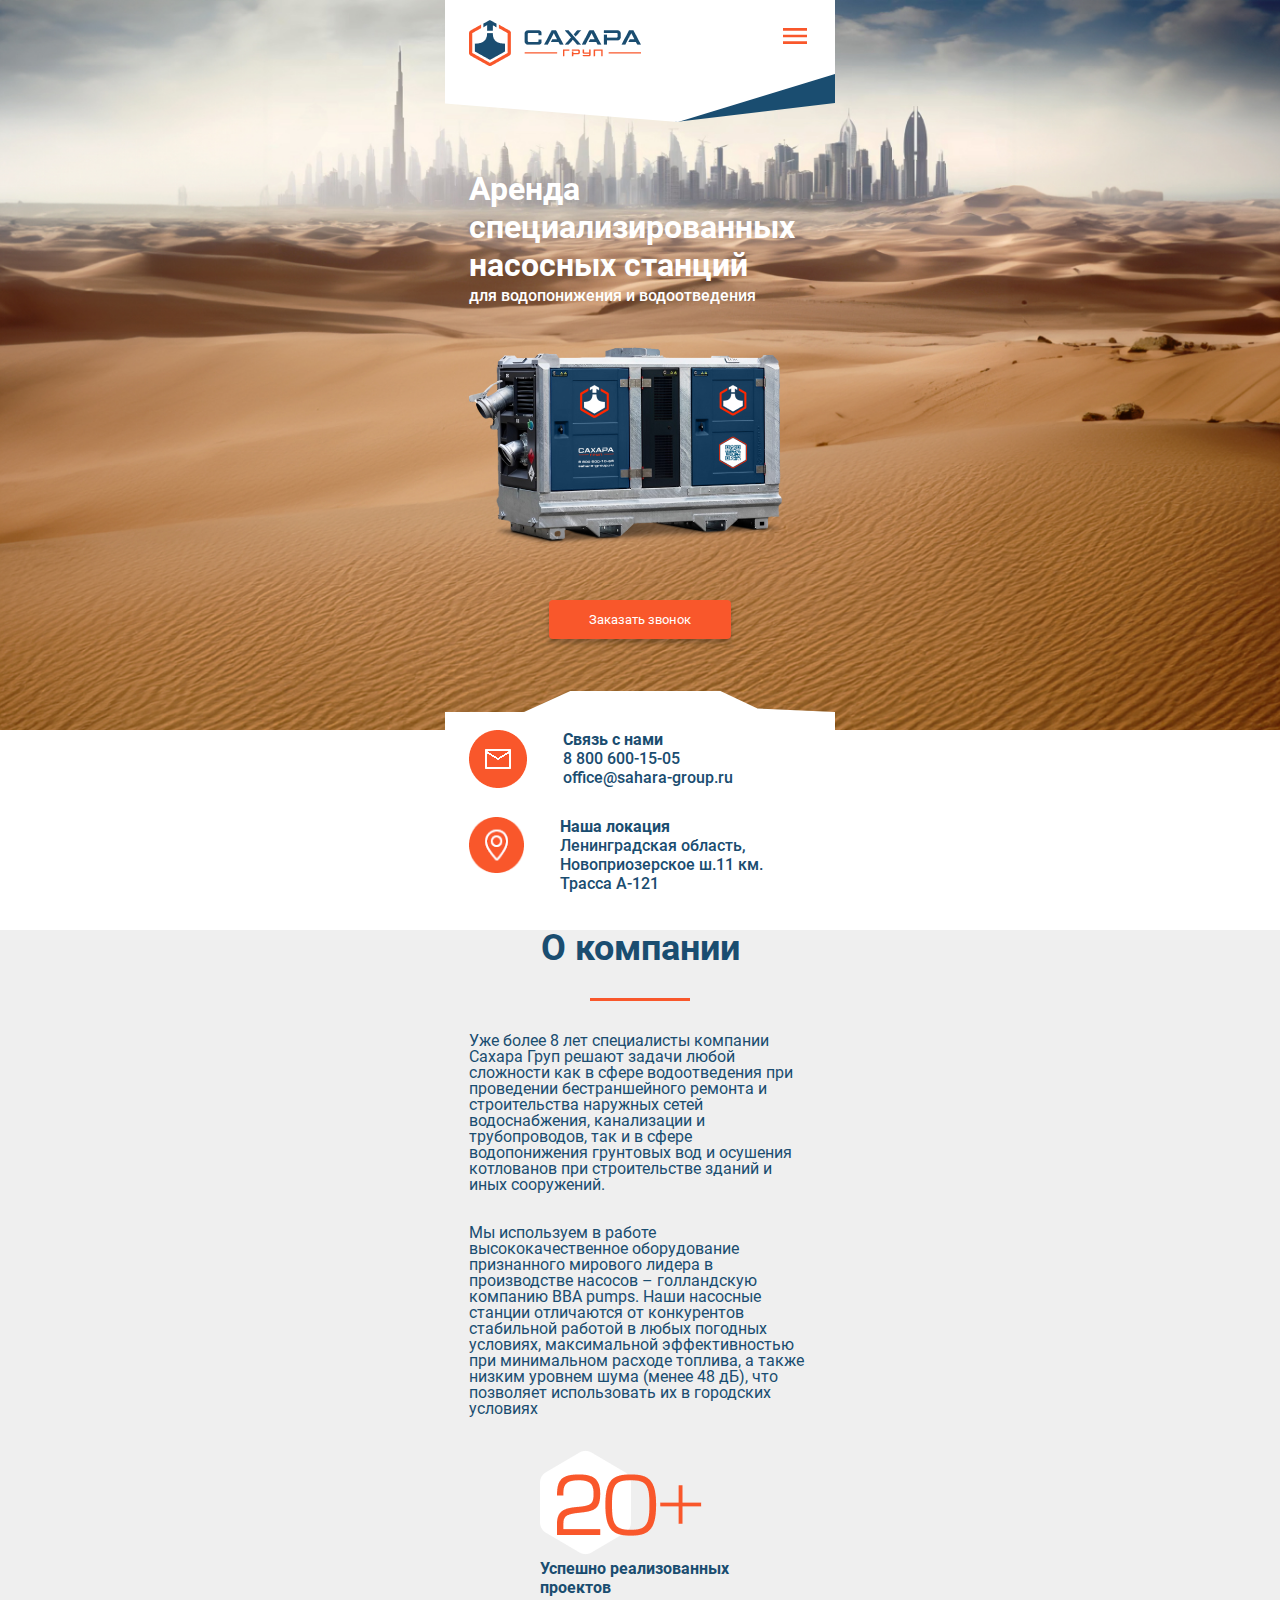
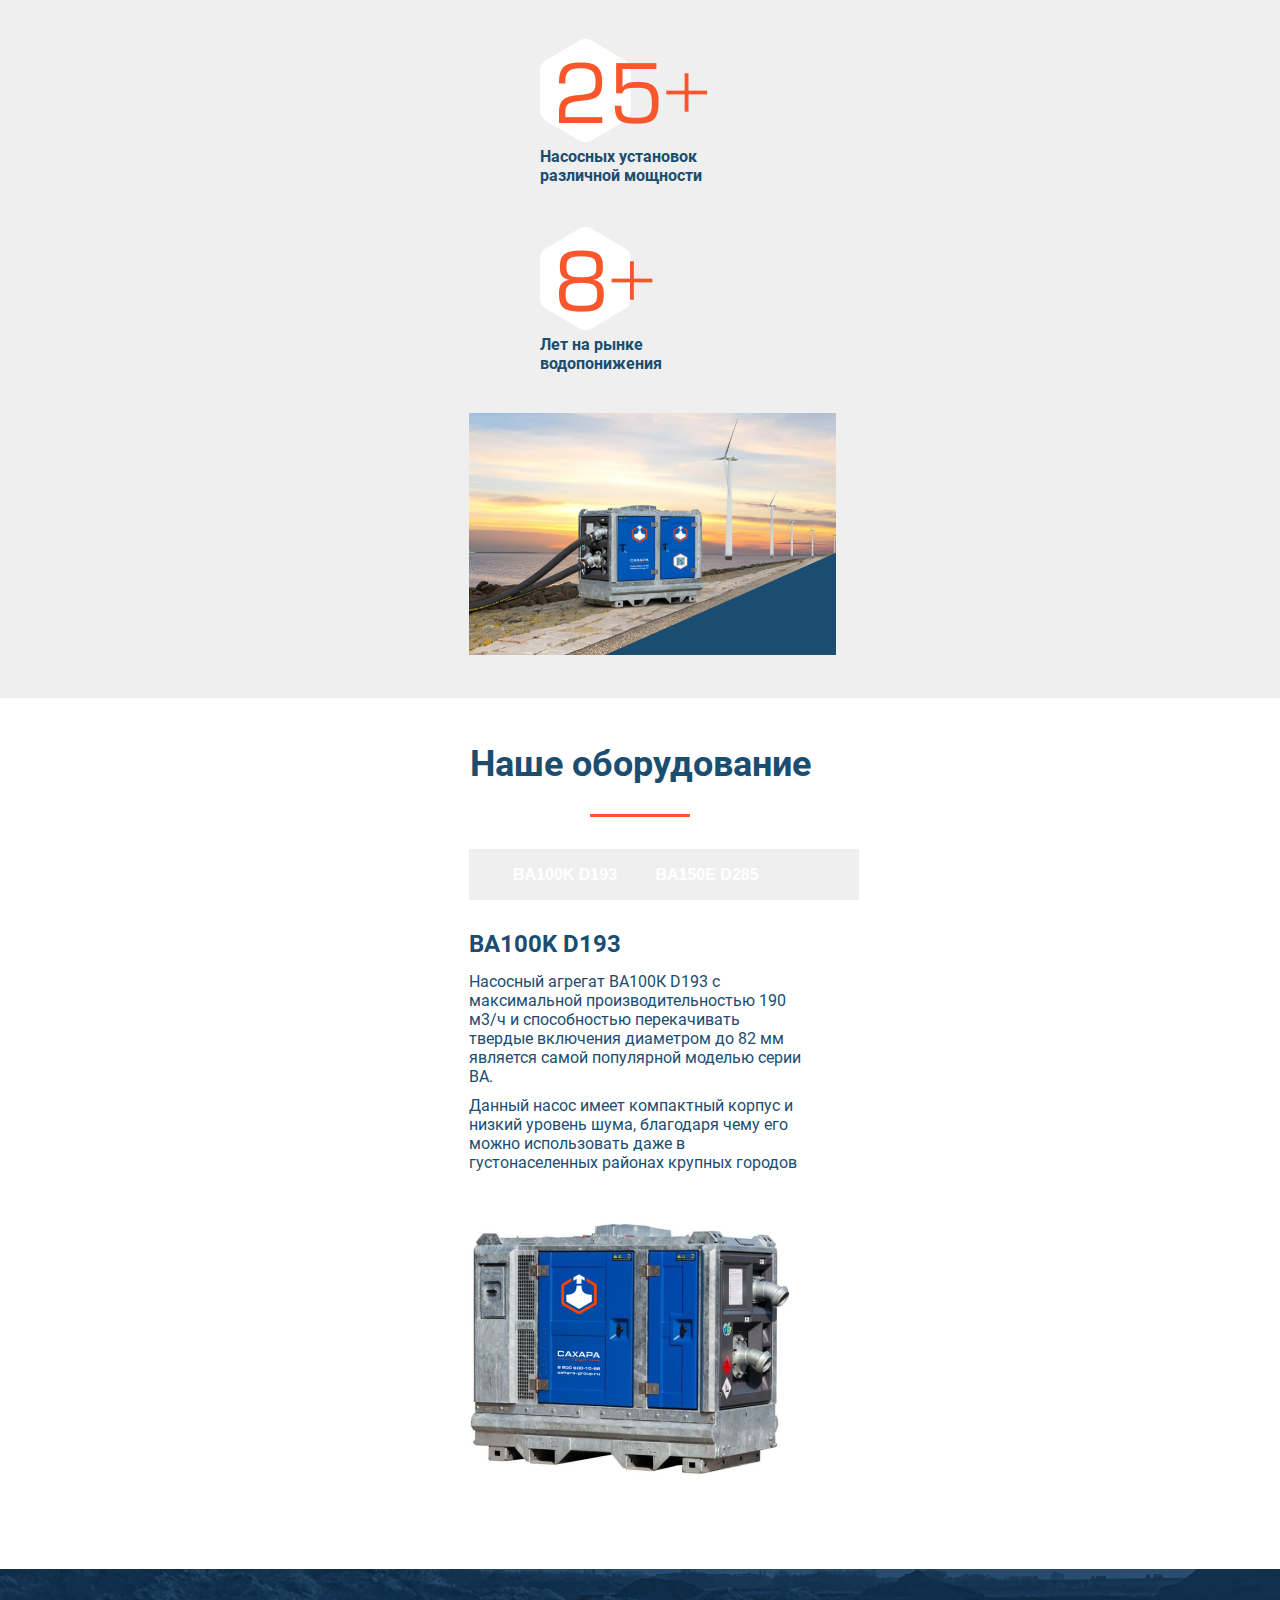
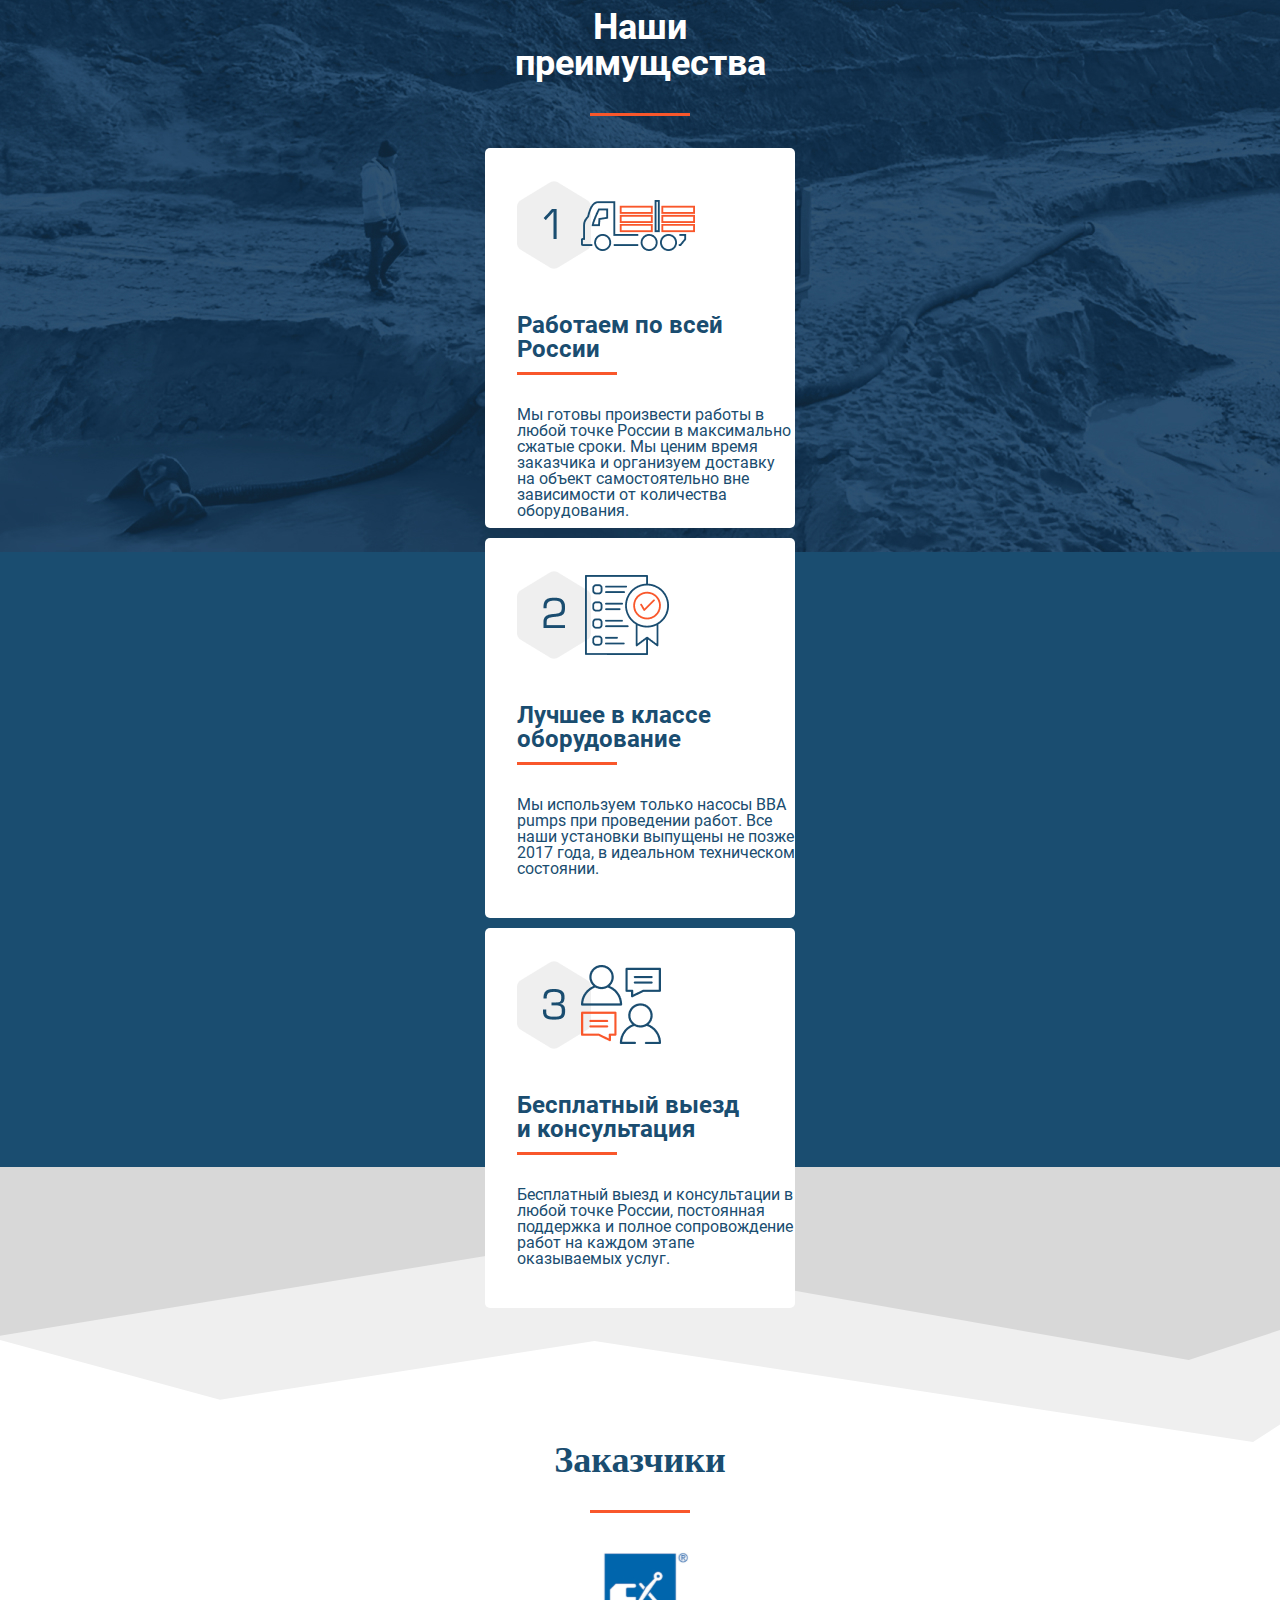
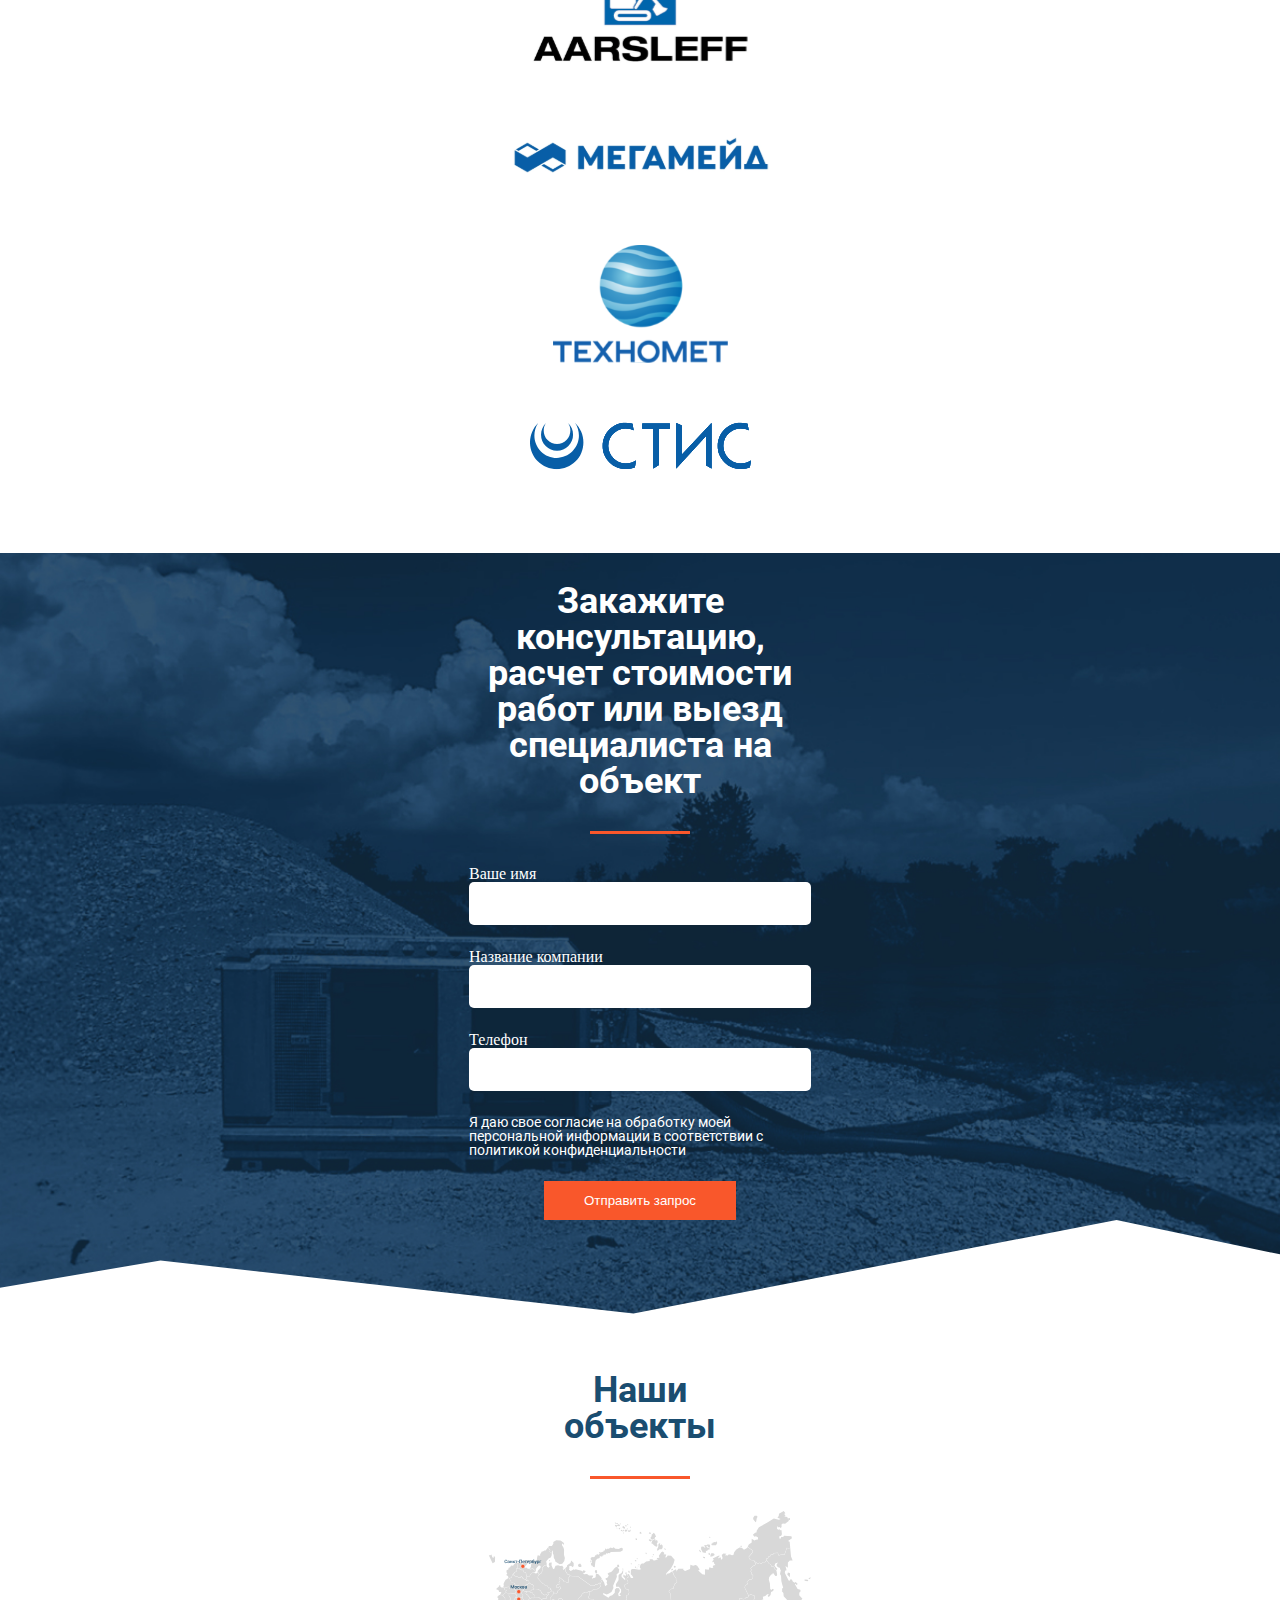
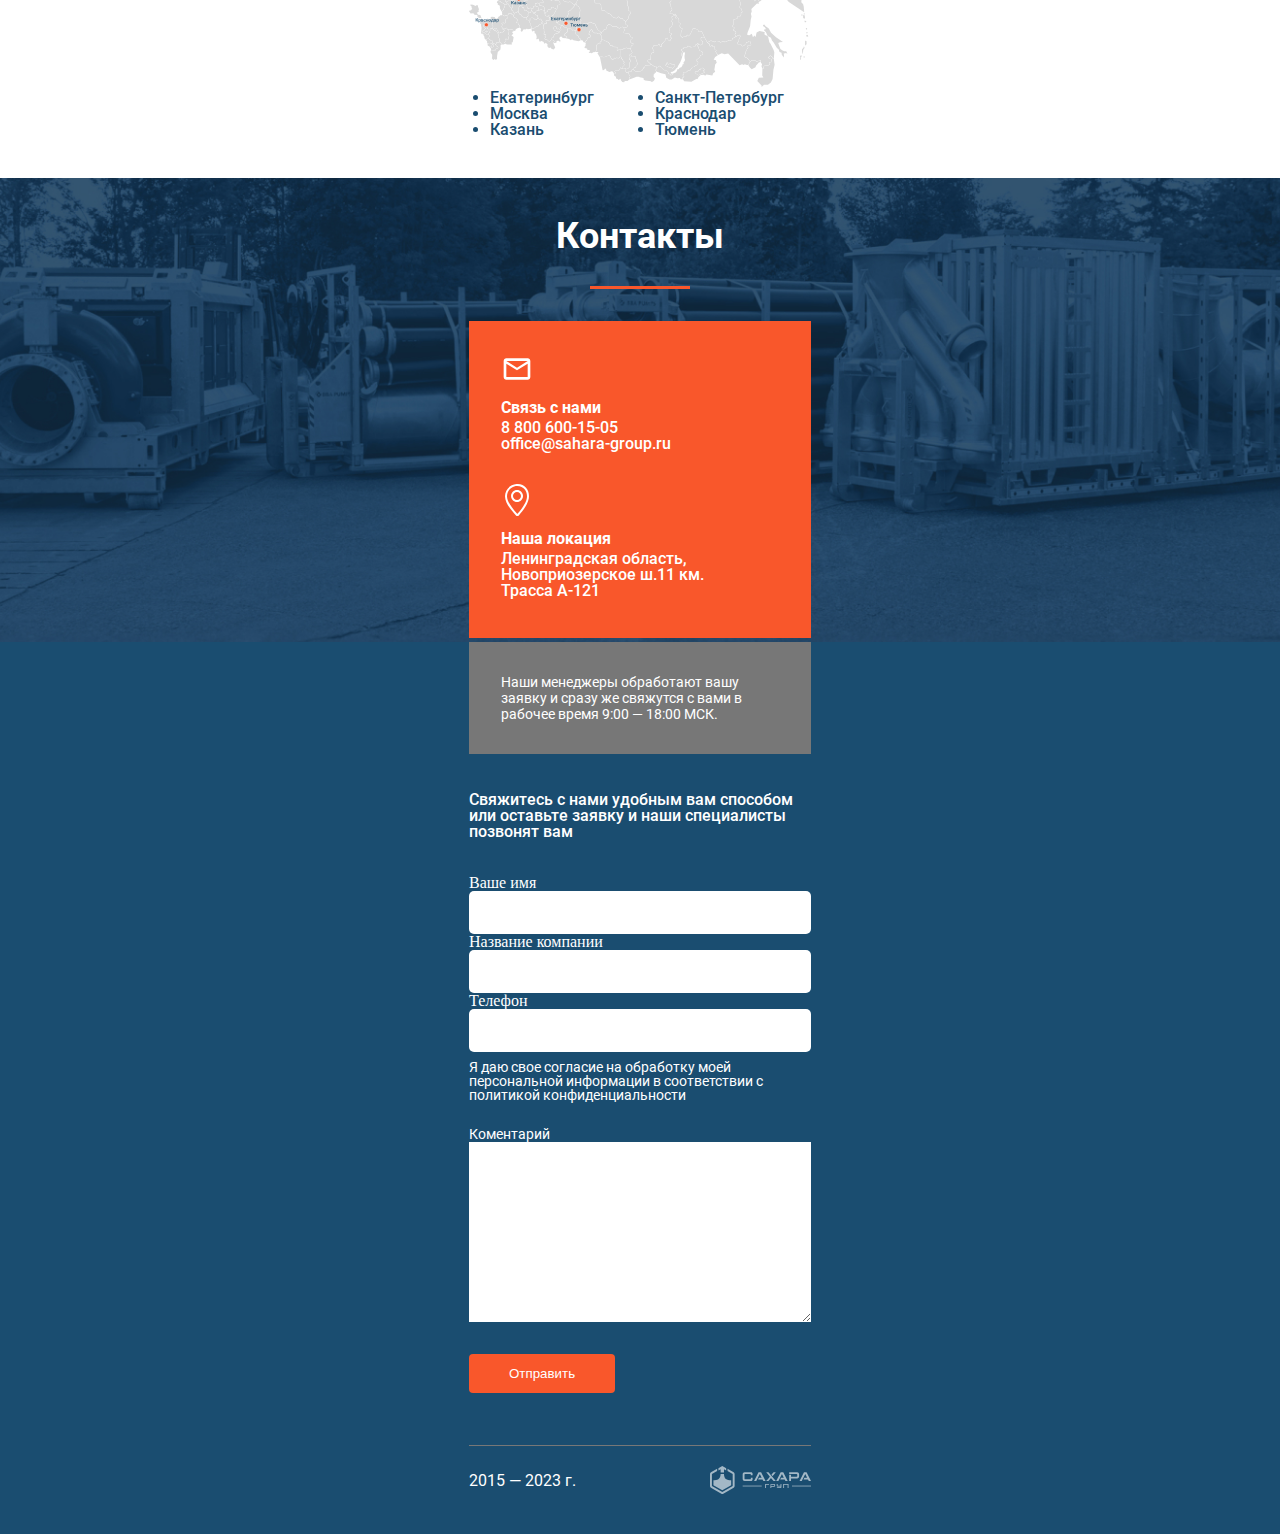
==== commit b910619f: "index.html" ====
--- a/index.html
+++ b/index.html
@@ -34,17 +34,21 @@
       <div class="wrapper">
         <ul class="main__list">
           <li class="main-list_item">
-            <img src="" alt="" class="main-item__img">
-            <h3 class="main-item__title">Cвязь с нами</h3>
-            <p class="mai-item__txt">8 800 600-15-05
-              office@sahara-group.ru</p>
+            <img src="/img/pochta.png" alt="" class="main-item__img">
+          <div class="main_block">
+              <h3 class="main-item__title">Cвязь с нами</h3>
+              <p class="mai-item__txt">8 800 600-15-05</p>
+              <p class="mai-item__txt">office@sahara-group.ru</p>
+          </div>
           </li>
 
           <li class="main-list_item">
-            <img src="" alt="" class="main-item__img">
-            <h3 class="main-item__title">Наша локация</h3>
-            <p class="mai-item__txt">Ленинградская область, 
-              Новоприозерское ш.11 км. Трасса А-121</p>
+            <img width="55" height="56" src="/img/Ellipse 174 (1).png" alt="" class="main-item__img">
+            <div class="main_block">
+              <h3 class="main-item__title">Наша локация</h3>
+              <p class="mai-item__txt">Ленинградская область, 
+                Новоприозерское ш.11 км. Трасса А-121</p>
+            </div>
           </li>
         </ul>
 
@@ -190,15 +194,15 @@
       </div>
 
       <div class="consultation__grafic">
-        <img src="/img/form grafic.svg" alt="">
       </div>
     </section>
 
     <section class="objects">
       <div class="wrapper">
-        <h2 class="objects__title"></h2>
-        <div class="line"></div>
-        <img src="" alt="" class="objects__img">
+        <h2 class="objects__title">Наши 
+          объекты</h2>
+        <div class="line"></div>
+        <img src="/img/Map.svg" alt="" class="objects__img">
 
      <div class="objects__block">
           <ul  class="objects_list-first">
@@ -216,10 +220,7 @@
       </div>
     </section>
 
-    <section class="Contacts">
-      <div class="wrapper"></div>
-      <div class="line"></div>
-    </section>
+   
 
   </main>
 
@@ -227,10 +228,11 @@
     <section class="Contacts">
       <div class="image-part">
         <div class="wrapper">
+          <h2 class="contacts_txt-title">Контакты</h2>
+          <div class="line"></div>
           <div class="orange">
             <div class="orange-wrapper">
-              <h2 class="contacts_txt-title">Контакты</h2>
-              <div class="line"></div>
+
     
                 <ul class="contacts_list">
                   <li class="contacts_iteam">
@@ -251,7 +253,7 @@
         </div>
       </div>
 
-      <div class="blue">
+      <div class="blue-p">
         <div class="wrapper">
           <div class="gray">
             <div class="gray-wrapper">
@@ -259,6 +261,7 @@
                 <li class="processing-information_txt">Наши менеджеры обработают вашу заявку и сразу же свяжутся с вами в рабочее время 9:00 — 18:00 МСК.</li>
               </ul>
             </div>
+            <p class="progcessin_txt">Свяжитесь с нами удобным вам способом или оставьте заявку и наши специалисты позвонят вам</p>
           </div>
           <form action="" class="filling-application">
             <label for="name">
@@ -287,7 +290,7 @@
           <div class="footer-line"></div>
           <div class="footer">
             <p class="footer_txt">2015 — 2023 г.</p>
-            <img class="footer_pic" src="/img/Logo (3).svg" alt="лого компании">
+            <img class="footer_pic" src="/img/footer_logo.svg" alt="лого компании">
           </div>
         </div>
       </div>
--- a/main.css
+++ b/main.css
@@ -24,6 +24,7 @@
 }
 
 body{
+    font-family: Roboto;
    
     
 }
@@ -88,10 +89,7 @@
 .section-1{
     background: url(/img/mai__img.jpg)no-repeat center;
     background-size: cover;
-    height: 730px;
-    
-    
-   
+    height: 730px; 
 }
 
 .main__title{
@@ -133,10 +131,54 @@
 
 }
 
+.section-2{
+    height: 200px;
+}
+
 .grafic{
     width: 390px;
     margin: 0 auto;
 }
+ 
+
+.main-list_item{
+    display: flex;
+    gap: 36px;
+    max-width: 300px;
+    
+}
+
+.main_block{
+}
+
+.main__list{
+    display: flex;
+    flex-direction: column;
+    gap: 29px;
+    color: var(--main-color);
+    flex-wrap: wrap;
+    
+}
+
+
+.mai-item__txt{
+    font-family: Roboto;
+    font-size: 16px;
+    font-style: normal;
+    font-weight: 500;
+    line-height: normal;
+
+}
+
+.main-item__title{
+    color: var(--main-color);
+    font-family: Roboto;
+    font-size: 16px;
+    font-style: normal;
+    font-weight: 900;
+    line-height: normal;
+}
+
 
 
 
@@ -448,14 +490,230 @@
     border: none;
 
 }
-
-
-
-
-
-
-
-
-
-
-
+.consultation__grafic{
+    position: relative;
+    background: url(/img/form\ grafic.svg) no-repeat center;
+    background-size: cover;
+    height: 152px;
+
+}
+
+
+.objects__title{
+    color: var(--main-color);
+    margin: 0 auto;
+    text-align: center;
+    font-family: Roboto;
+    font-size: 36px;
+    font-weight: 700;
+    margin-bottom: 32px;
+    width: 200px;
+
+}
+
+
+.objects__img{
+    width: 342px;
+}
+
+
+.objects__block{
+    position: relative;
+    justify-content: center;
+    display: grid;
+    grid-template-columns: 1fr 1fr ;
+    grid-column-gap: 10px;
+    color: var(--Blue, #1A4D70);
+    font-family: Roboto;
+    font-size: 16px;
+    font-weight: 500;
+    width: 320px;
+    margin: 0 auto;
+    left: 10px;
+    margin-bottom: 40px;
+}
+
+.objects_list-first{
+    list-style-type: disc;
+}
+
+.objects_list_two{
+    list-style-type: disc;
+}
+
+.image-part{
+    background: url(/img/bg_контакты.jpg) no-repeat center;
+    background-size: cover;
+    height: 464px;
+}
+
+.contacts_txt-title{
+    color: var(--two-main-color);
+    text-align: center;
+    font-family: Roboto;
+    font-size: 36px;
+    font-weight: 700;
+    margin-bottom: 32px;
+    padding-top: 40px;
+}
+
+.orange{
+    width: 342px;
+    height: 317px;
+    background-color: #F9572B;
+}
+
+.orange-wrapper{
+    max-width: 278px;
+    margin: 0 auto;
+}
+
+.contacts_pic{
+    margin-top: 32px;
+    margin-bottom: 12px;
+}
+
+
+.contacts_txt{
+    color: var(--two-main-color);
+    font-family: Roboto;
+    font-size: 16px;
+    font-weight: 900;
+    margin-bottom: 4px;
+}
+.contacts_link{
+    display: block;
+    text-decoration: none;
+    font-family: Roboto;
+    font-size: 16px;
+    font-weight: 500;
+    color: var(--two-main-color);
+}
+
+.contacts_iteam_txt{
+    font-family: Roboto;
+    font-size: 16px;
+    font-weight: 500;
+    color: var(--two-main-color);
+    max-width: 225px;
+}
+
+.blue-p{
+    background-color: var(--main-color);
+
+}
+.gray{
+    width: 342px;
+    height: 112px;
+    background-color: #777;
+
+}
+.gray-wrapper{
+    max-width: 278px;
+    margin: 0 auto;
+}
+
+.processing-information_txt{
+    padding-top: 32px;
+    color: var(--White, #FFF);
+    font-family: Roboto;
+    font-size: 14px;
+    font-style: normal;
+    font-weight: 400;
+    line-height: normal;
+}
+
+.progcessin_txt{
+    display: block;
+    color: var(--White, #FFF);
+    font-family: Roboto;
+    font-size: 16px;
+    font-weight: 500;
+    margin-top: 70px;
+}
+
+
+.filling-application{
+    margin-top: 121px;
+    display: flex;
+    flex-wrap: wrap;
+}
+
+.filling-application_txt{
+    display: block;
+    text-decoration: none;
+    color: #FFF;
+    font-family: Roboto;
+    font-size: 14px;
+    font-weight: 400;
+    margin-top: 8px;
+    margin-bottom: 24px;
+
+}
+span{
+    font-family: Roboto;
+}
+
+.form_tekstarea{
+    display: flex;
+    width: 342px;
+    height: 180px;
+    padding: 12px 40px;
+    justify-content: center;
+    align-items: center;
+    gap: 10px;
+    border: none;
+
+}
+.koment1{
+    color: #FFF;
+    font-family: Roboto;
+    font-size: 14px;
+    font-weight: 400;
+}
+
+
+.filling-application_buttom{
+    display: inline-flex;
+    padding: 12px 40px;
+    justify-content: center;
+    align-items: center;
+    background-color: #F9572B;
+    color: var(--two-main-color);
+    border: none;
+    border-radius: 4px;
+    margin-top: 32px;
+}
+.footer{
+    display: flex;
+    flex-wrap: wrap;
+    justify-content: space-between;
+    align-items: center;
+    margin-top: 20px;
+    padding-bottom: 40px;
+}
+
+.footer-line{
+    width: 342px;
+    height: 1px;
+    background-color: #777;
+    margin-top: 52px;
+}
+
+.footer_txt{
+    color: #FFFFFF;
+    font-family: Roboto;
+    font-size: 16px;
+    font-style: normal;
+    font-weight: 400;
+    line-height: normal;
+}
+
+
+
+
+
+
+
+
+
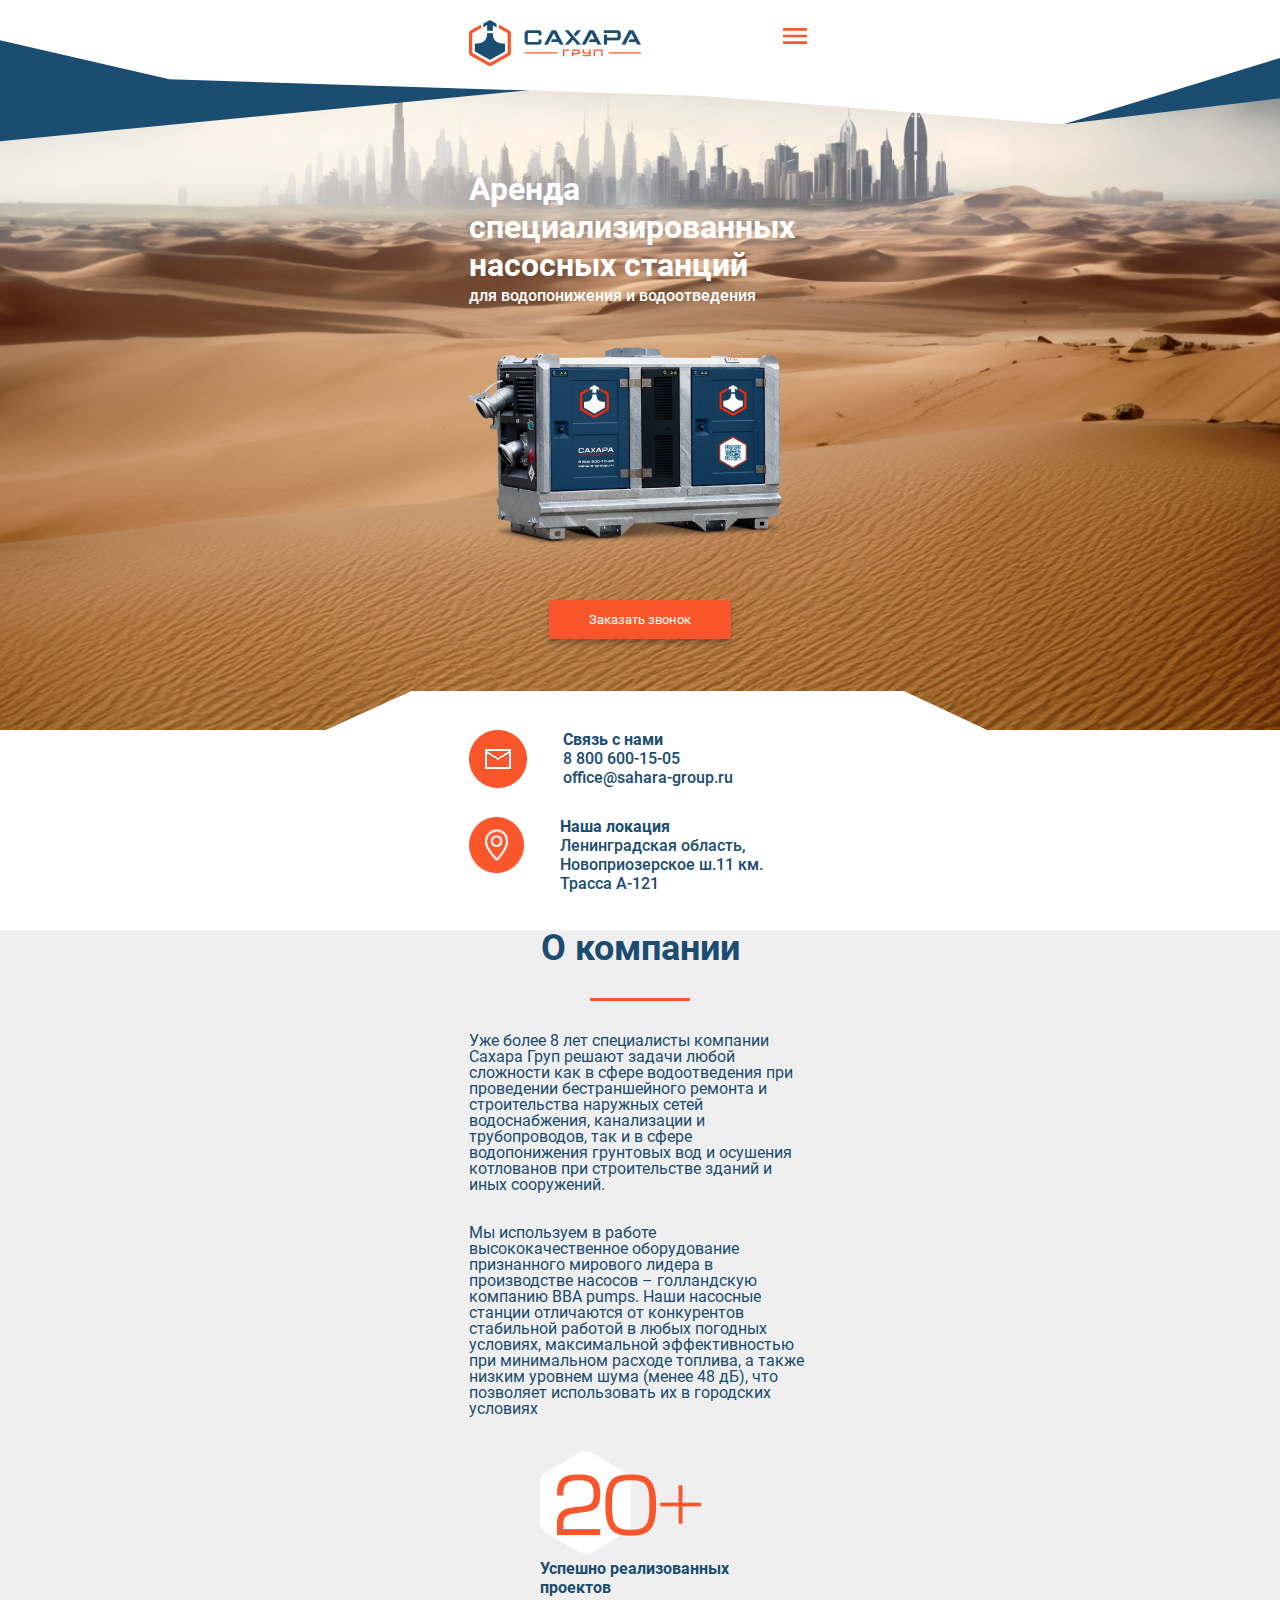
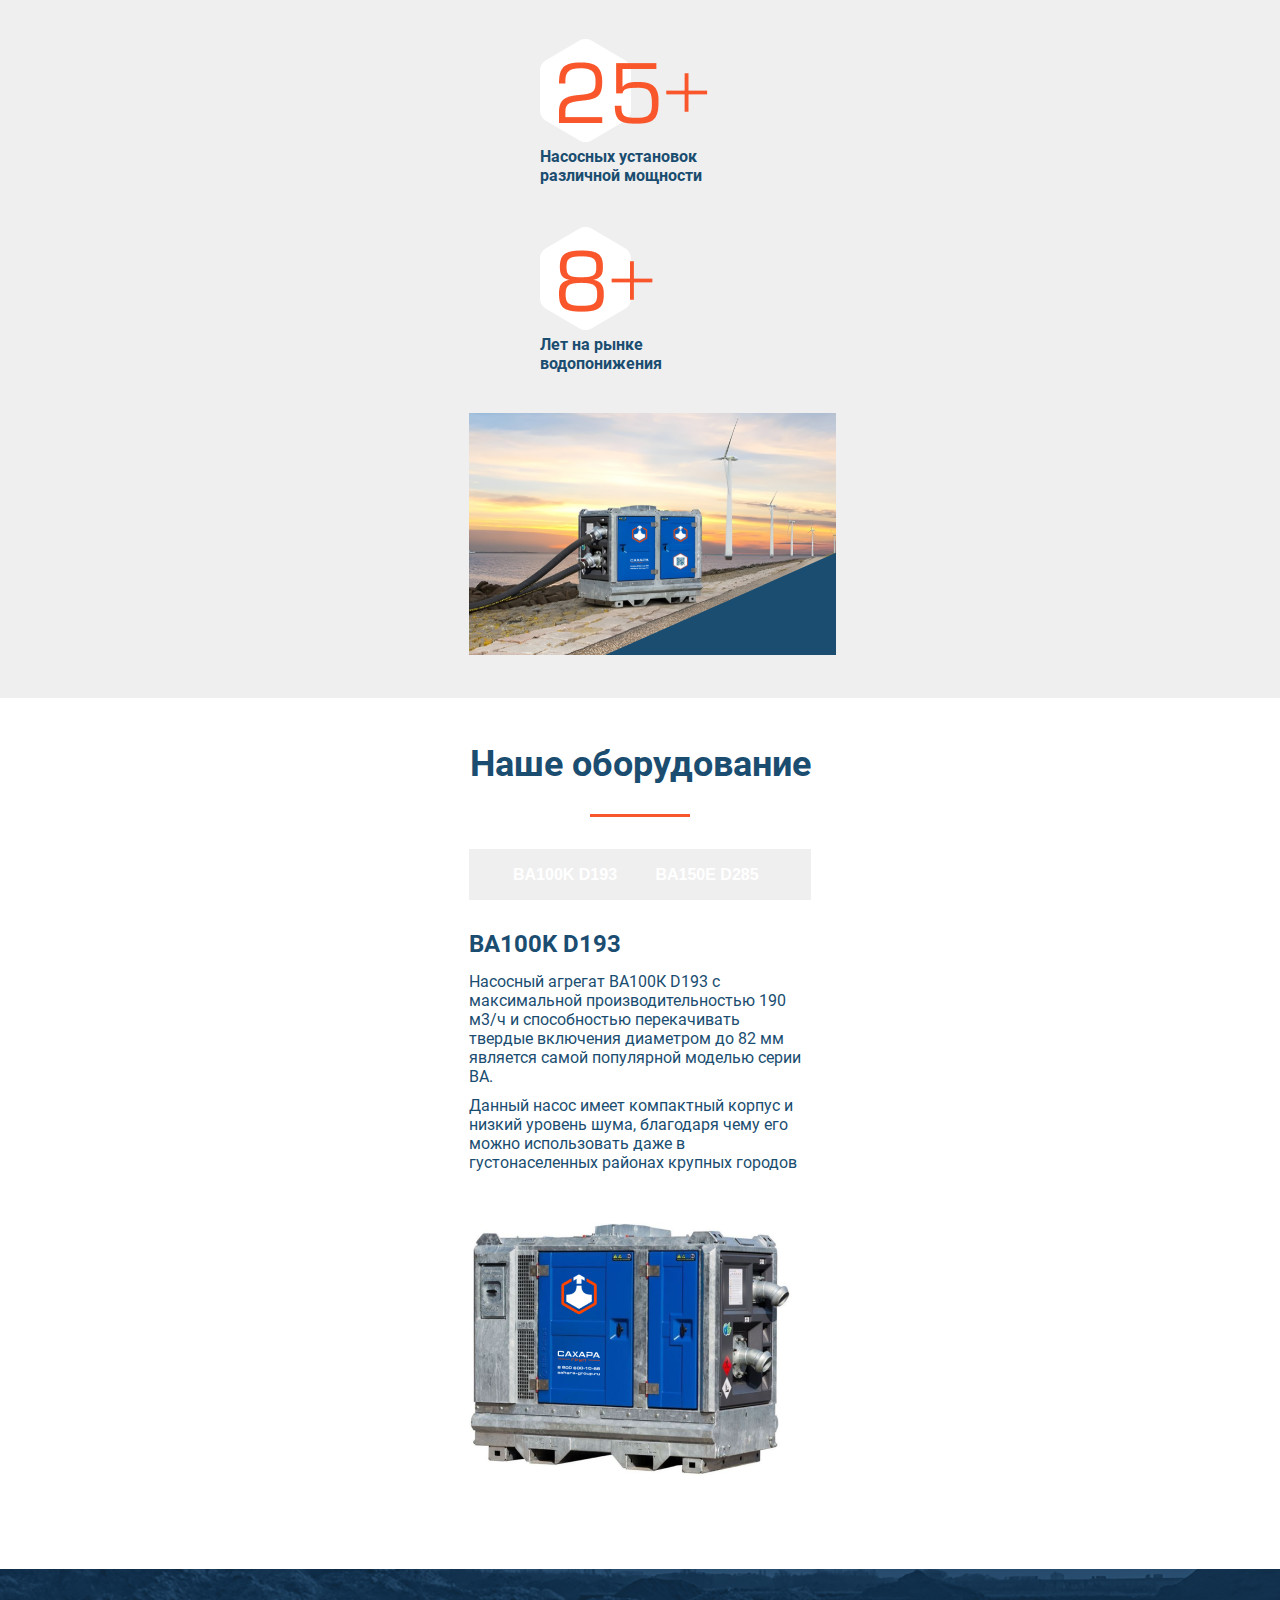
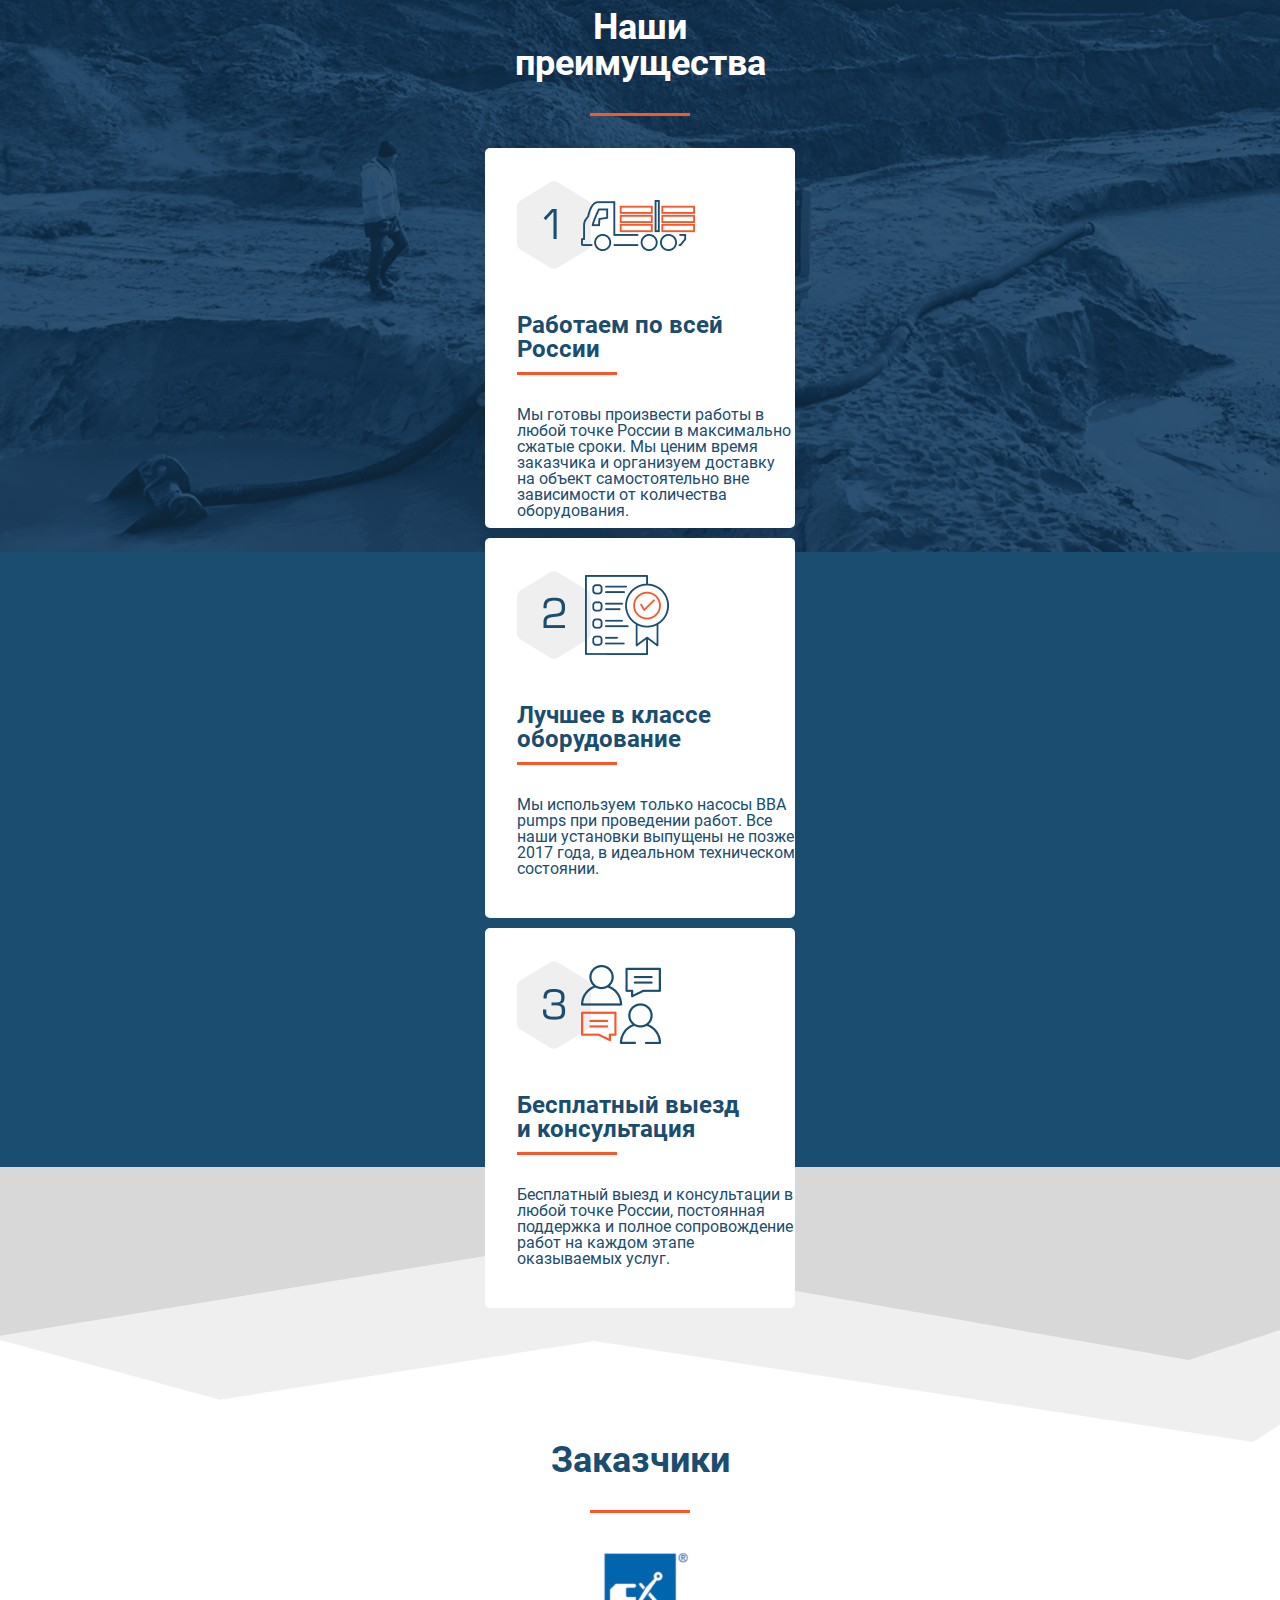
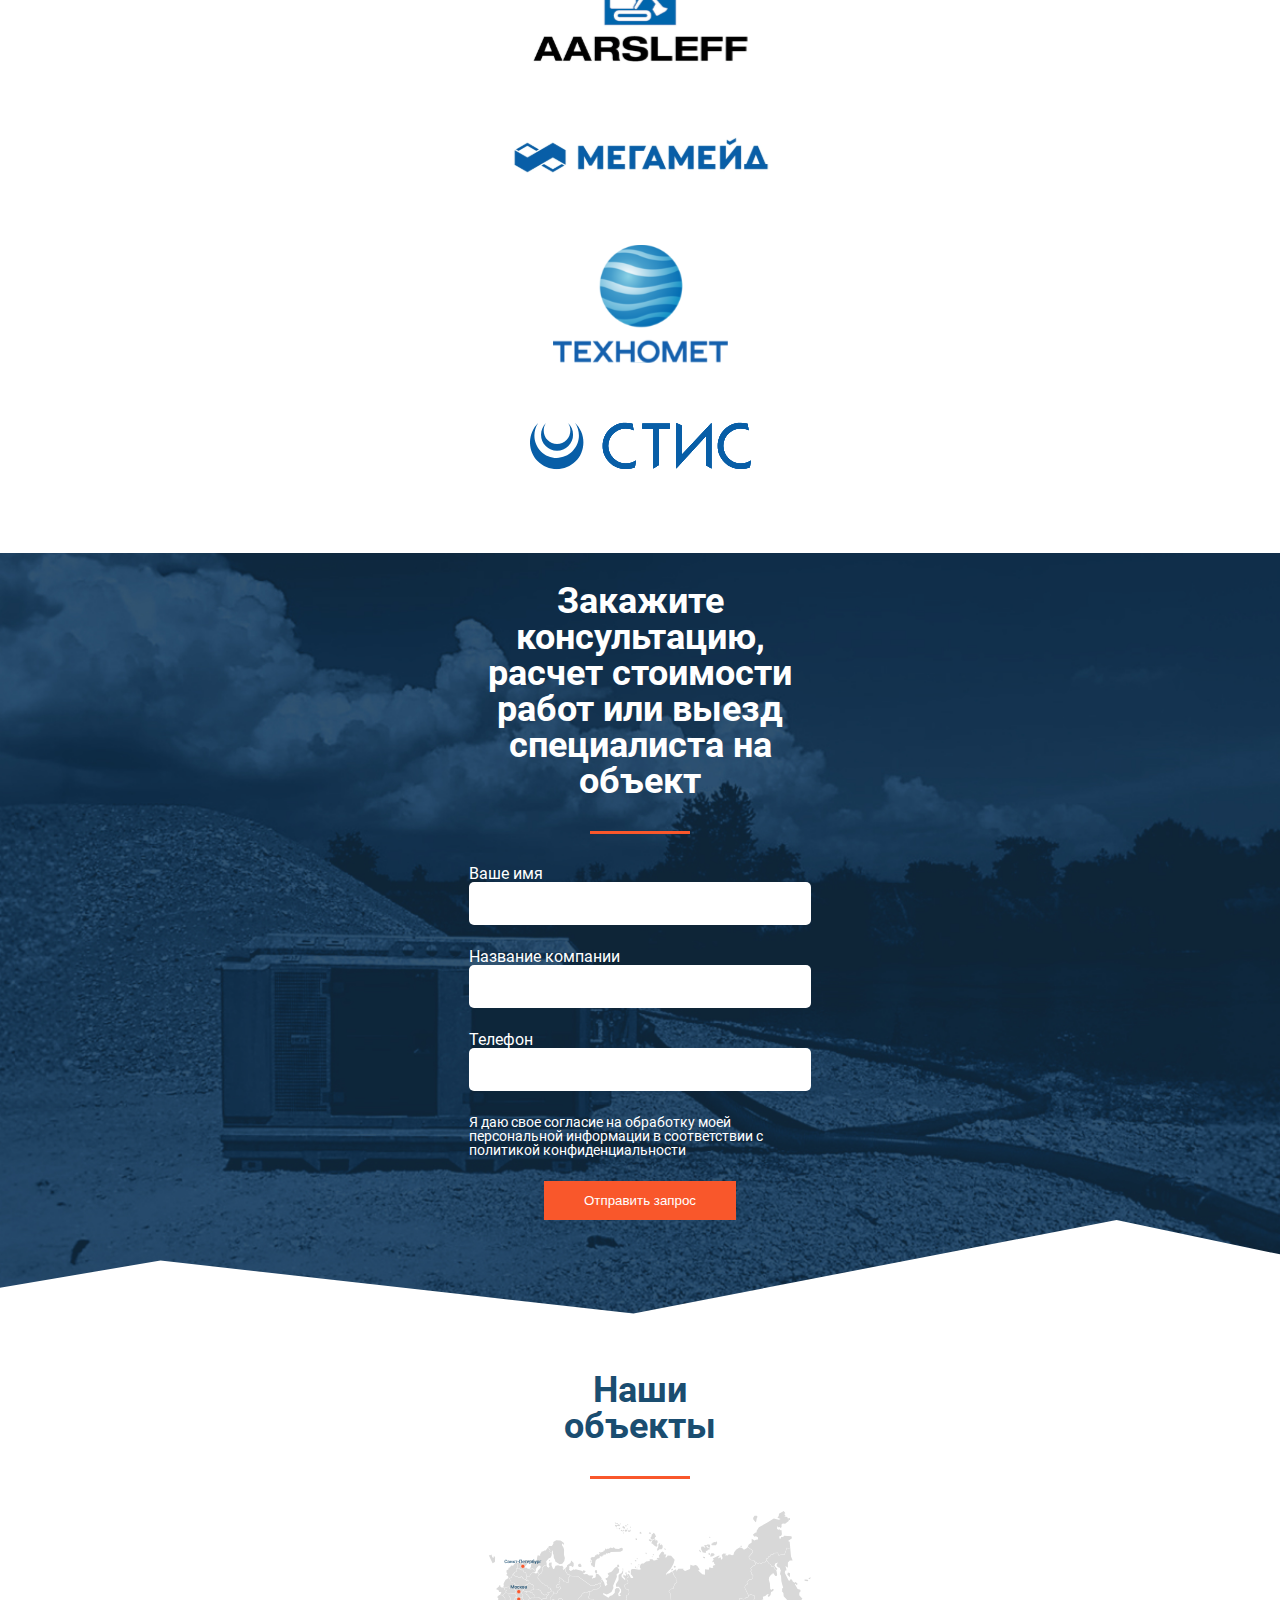
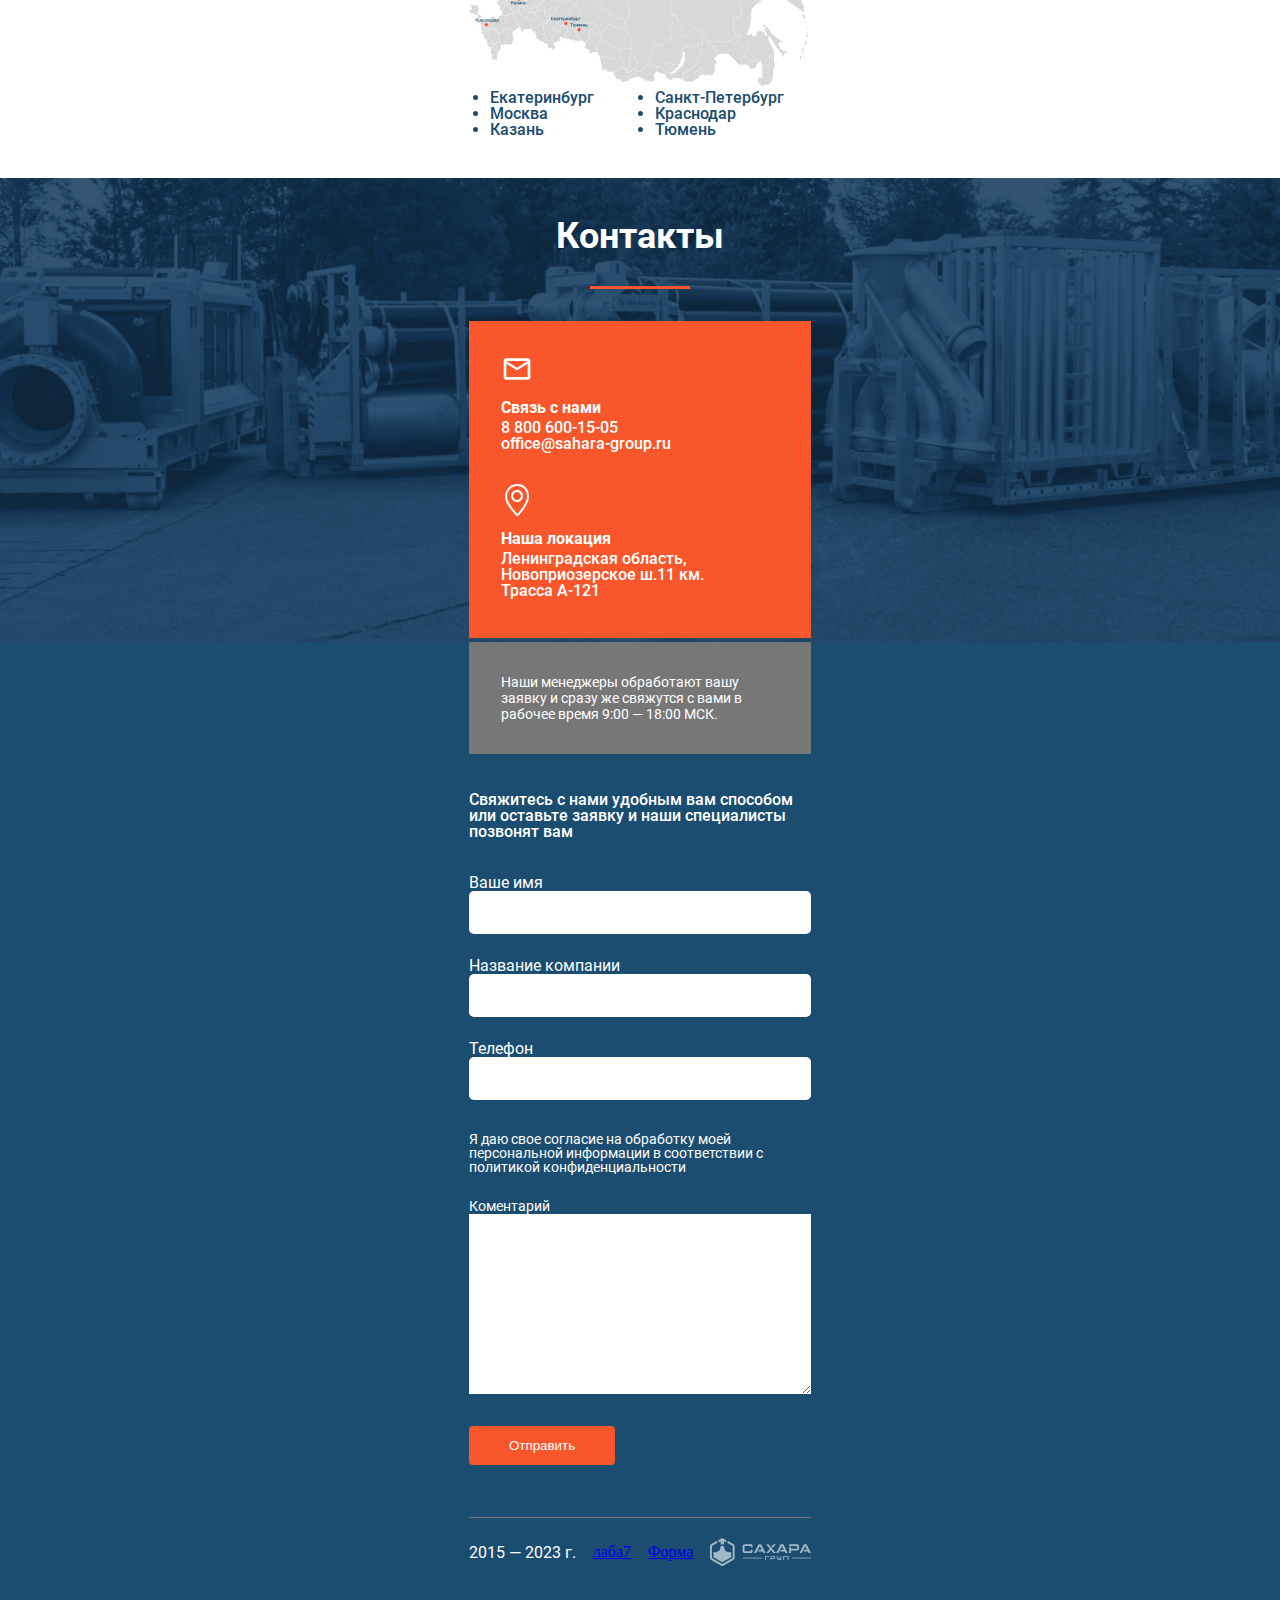
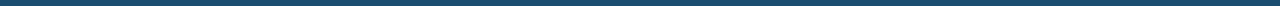
==== commit 44a74015: "adad" ====
--- a/index.html
+++ b/index.html
@@ -27,7 +27,7 @@
         <button class="main__button">Заказать звонок</button>
       </div>
       <div class="grafic">
-        <img src="/img/Graphic (3).svg" alt="">
+        <img class="gg" src="/img/main график.svg" alt="">
       </div>
     </section>
     <section class="section-2">
@@ -90,7 +90,9 @@
           <li>
             <button class="equipment-info_button">BA100K D193</button>
             <button class="equipment-info_button">BA150E D285</button>
-            <button class="equipment-info_button"></button>
+            <button class="equipment-info_button">BA180E D328</button>
+            <button class="equipment-info_button">BA180E D328</button>
+            <button class="equipment-info_button">BA180E D328</button>
           </li>
         </ul>
         </ul>
@@ -266,17 +268,17 @@
           <form action="" class="filling-application">
             <label for="name">
               <span class="title-filling-application">Ваше имя</span>
-              <input class="form_input" id="name" type="text">
+              <input class="form_input-fill" id="name" type="text">
             </label>
   
             <label for="name_company">
               <span class="title-filling-application">Название компании</span>
-              <input class="form_input" id="name_company" type="text">
+              <input class="form_input-fill" id="name_company" type="text">
             </label>
   
             <label for="telephone">
               <span class="title-filling-application">Телефон</span>
-              <input class="form_input" id="telephone" type="text">
+              <input class="form_input-fill" id="telephone" type="text">
             </label>
   
             <a href="" class="filling-application_txt">Я даю свое согласие на обработку моей персональной информации в соответствии с политикой конфиденциальности</a>
@@ -290,6 +292,8 @@
           <div class="footer-line"></div>
           <div class="footer">
             <p class="footer_txt">2015 — 2023 г.</p>
+            <a href="/grid.html" class="">лаба7</a>
+            <a href="/form.html">Форма</a>
             <img class="footer_pic" src="/img/footer_logo.svg" alt="лого компании">
           </div>
         </div>
--- a/main.css
+++ b/main.css
@@ -51,30 +51,50 @@
     margin: 0 auto;
 }
 .header{
-    position: relative;
-    width: 390px;
-    margin: 0 auto;
+    
+    position: absolute;
+    margin: 0 auto;
+    width: 100%;
+    background: url(/img/headerrr.svg) no-repeat center;
+    background-size: cover;
+    height: 150px;  
+   
+    
+}
+
+@media (max-width: 390px) { 
+    .header{
+        position: absolute;
+        margin: 0 auto;
+        width: 100%;
+        background: url(/img/headerrr.svg) no-repeat center;
+        background-position: -1400px top;
+        height: 150px;  
+       
+    } 
+
 }
 main{
     width: 100%;
 }
 
 .header__wrapper{
+    margin: 0 auto;
+    width: 342px;
     z-index: 99;
-    position: fixed;
-    width: 390px;
-    margin: 0 auto;
     height: 150px;
-    background-image: url(/img/header__fon.svg);
 }
 
 .header-wrapper__block{
+    display: block;
+    margin: 0 auto;
     display: flex;
     justify-content: space-between;
     flex-wrap: wrap;
     width: 342px;
     margin: 0 auto;
     margin-top: 20px;
+
 }
 
 .header-wrapper__button{
@@ -135,9 +155,8 @@
     height: 200px;
 }
 
-.grafic{
-    width: 390px;
-    margin: 0 auto;
+.gg{
+    width: 100%;
 }
  
 
@@ -237,6 +256,22 @@
 }
 
 
+.advantages__item:hover{
+	transition: 0.75s;
+	transform: scale(0.97, 0.97);
+	cursor: pointer;
+}
+
+.customers__item:hover{
+    transition: 0.75s;
+	transform: scale(1.2, 1.2);
+	cursor: pointer;
+
+}
+
+
+
+
 .company__list{
     display: flex;
     flex-wrap: wrap;
@@ -279,6 +314,8 @@
     height: 51px;
     background-color:#EFEFEF;
     margin-bottom: 32px;
+    overflow: hidden;
+    width: 100%;
 }
 
 .equipment-info_button{
@@ -414,6 +451,7 @@
 }
 
 .customers__title{
+    font-family: Roboto ;
     text-align: center;
     color: var(--main-color);
     font-size: 36px;
@@ -462,6 +500,7 @@
     display: flex;
     flex-wrap: wrap;
     gap: 24px;
+    font-family: Roboto ;
 }
 
 span{
@@ -637,6 +676,7 @@
     margin-top: 121px;
     display: flex;
     flex-wrap: wrap;
+    font-family: Roboto ;
 }
 
 .filling-application_txt{
@@ -650,6 +690,21 @@
     margin-bottom: 24px;
 
 }
+
+.form_input-fill{
+    margin-bottom: 24px;
+    width: 342px;
+    height: 43px;
+    padding: 12px 40px;
+    justify-content: center;
+    align-items: center;
+    gap: 10px;
+    border-radius: 5px;
+    border: none;
+}
+
+
+
 span{
     font-family: Roboto;
 }
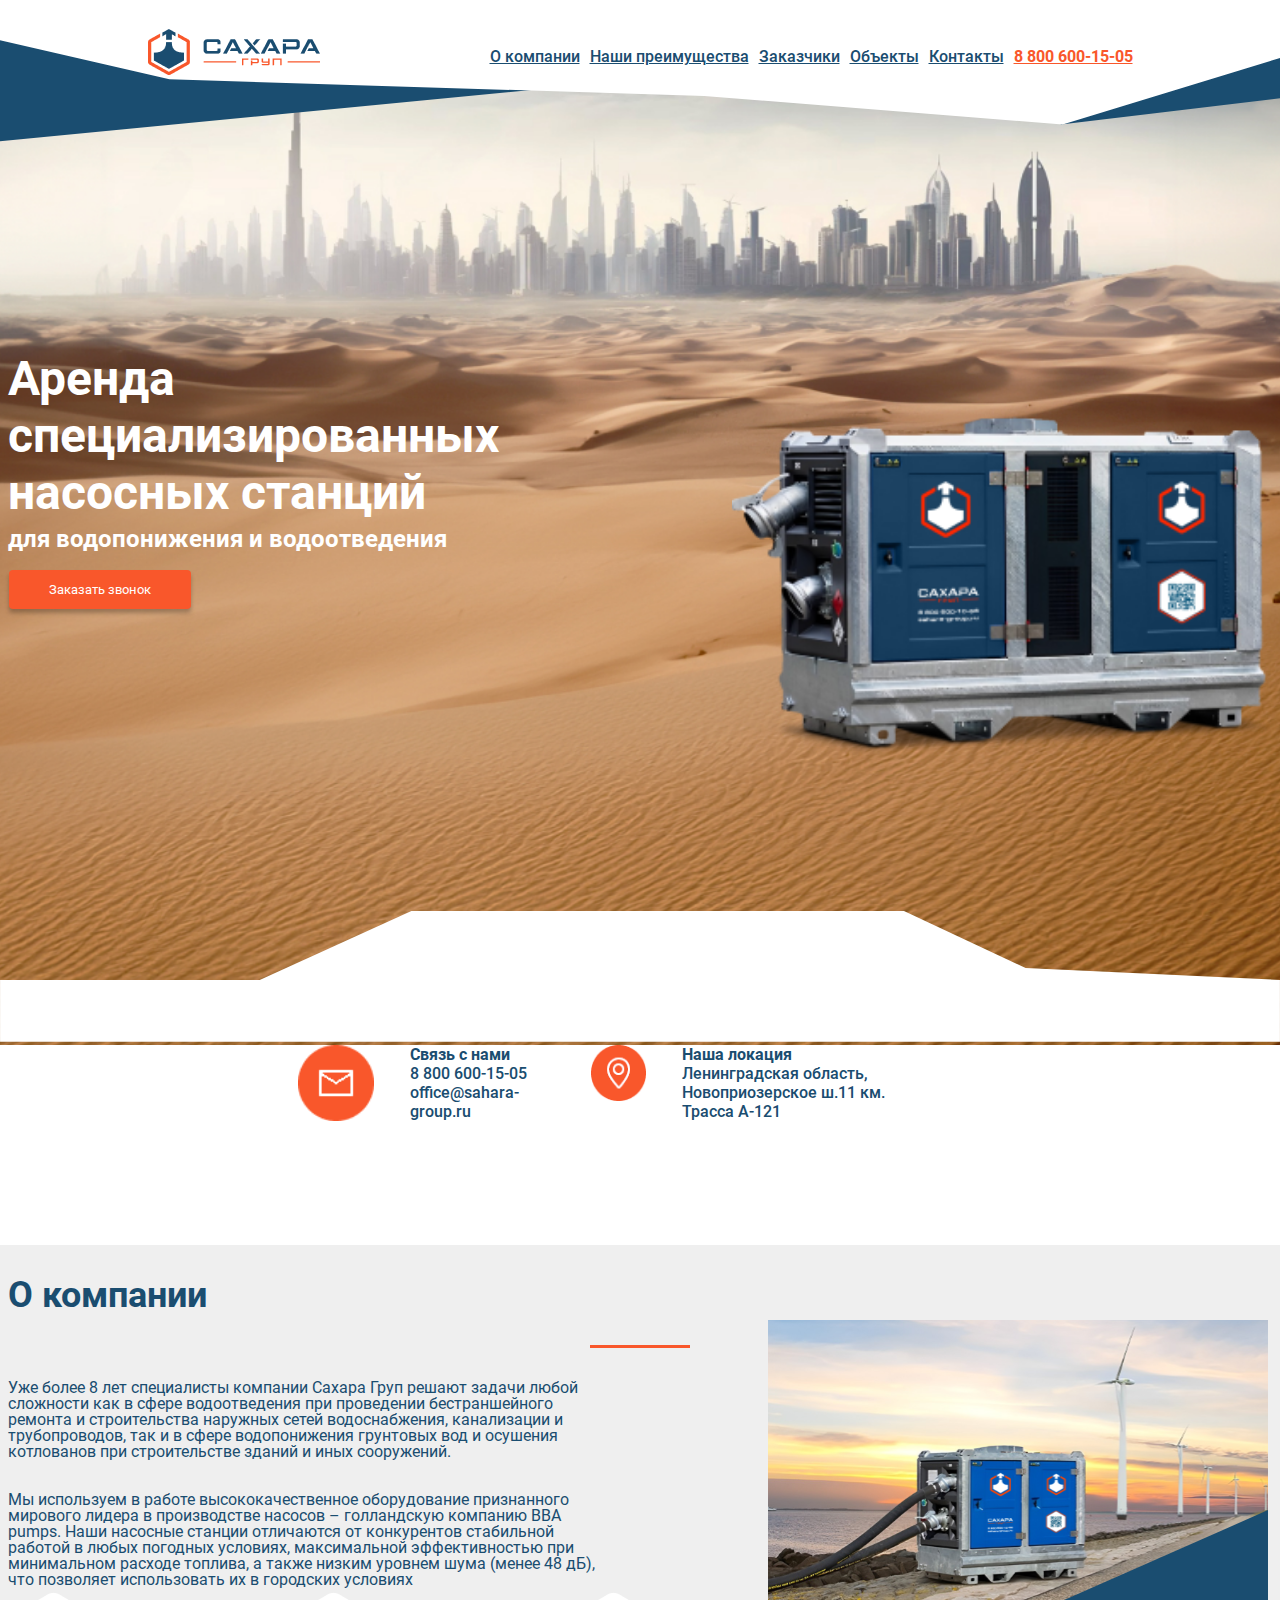
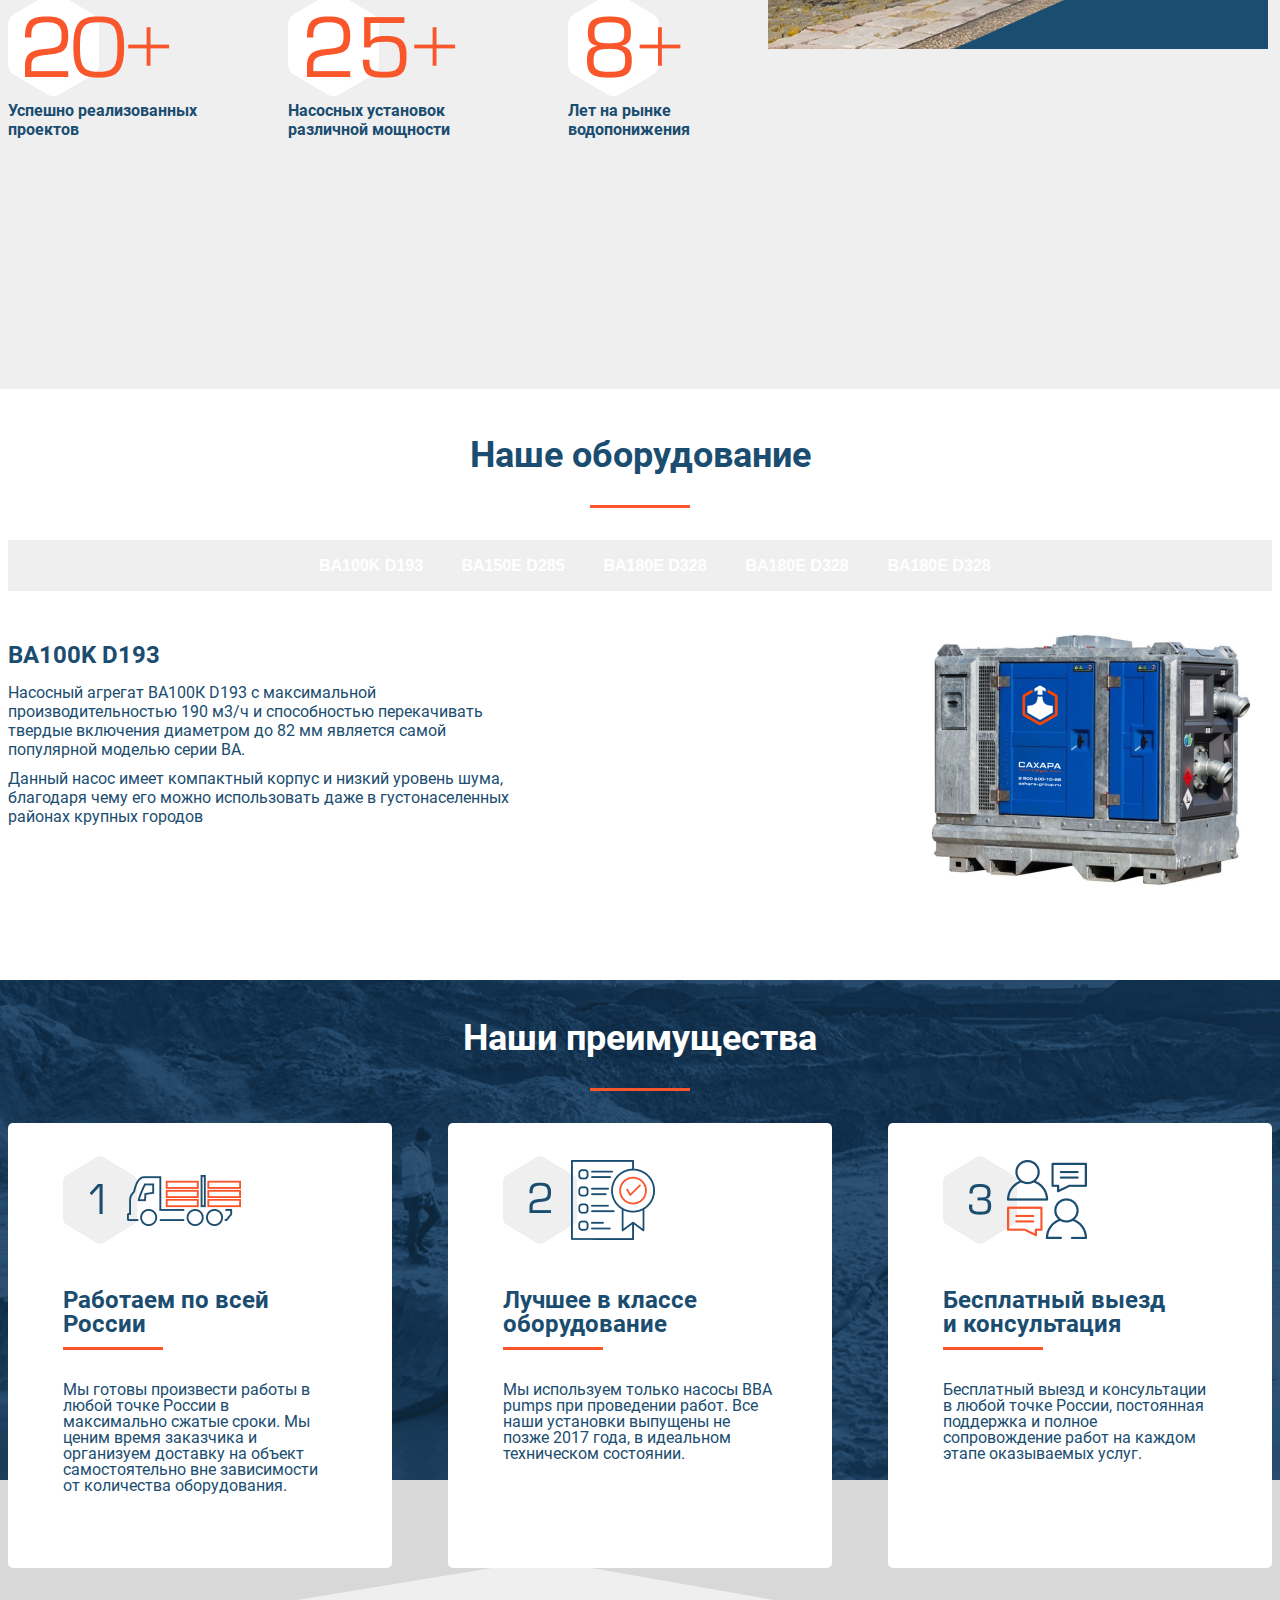
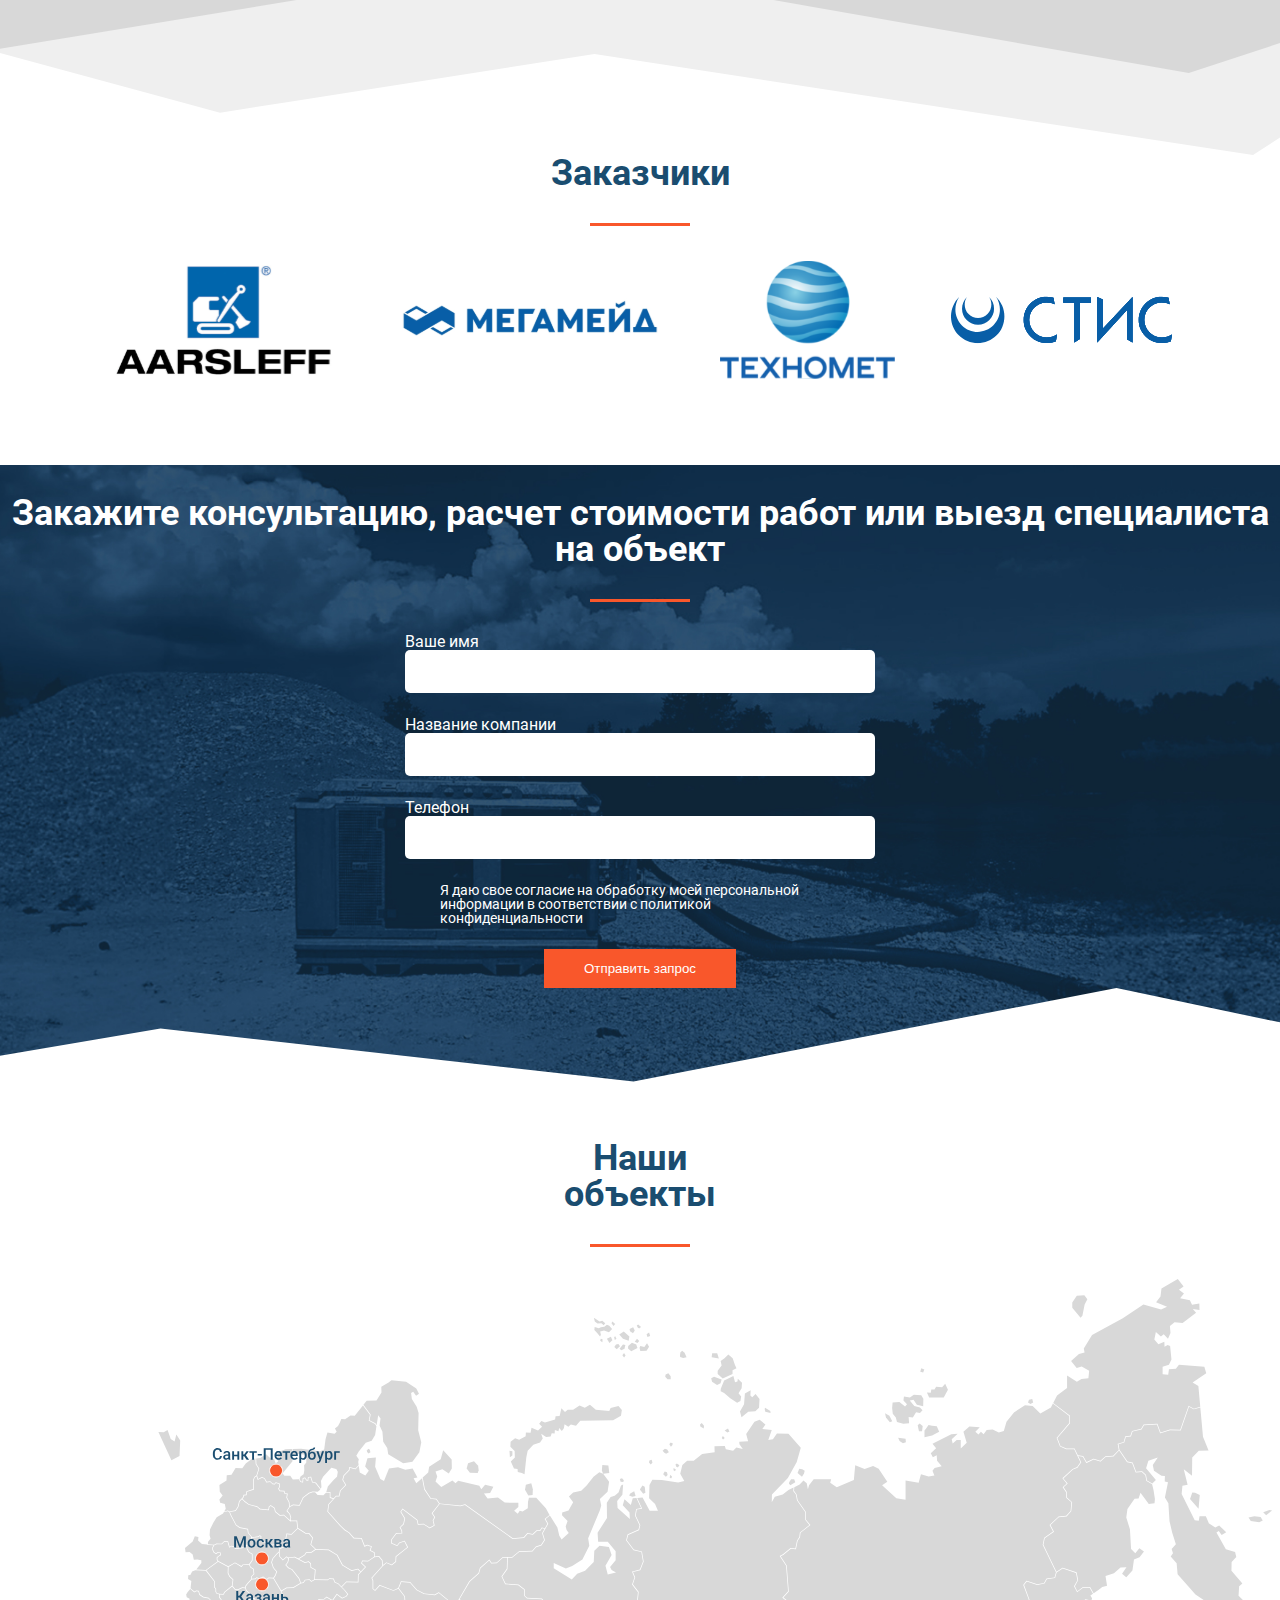
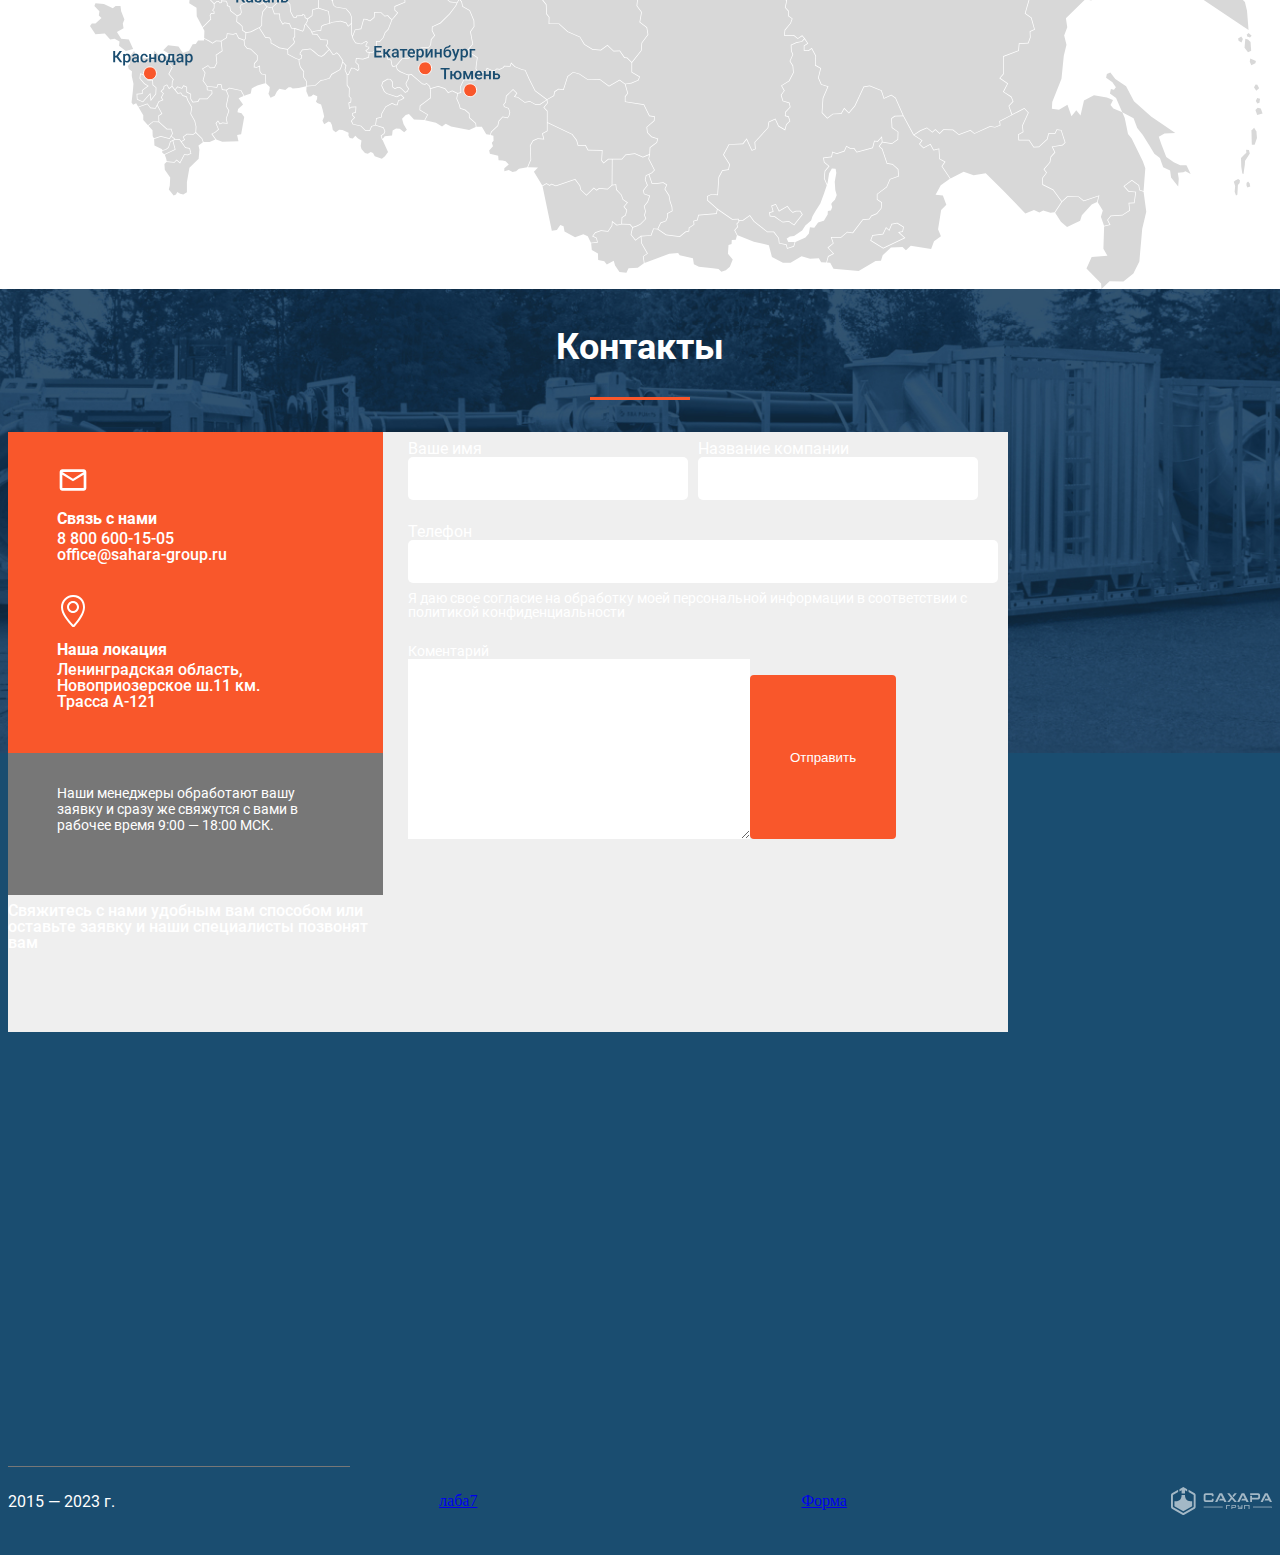
==== commit bb8b44da: "add rwd" ====
--- a/index.html
+++ b/index.html
@@ -10,12 +10,20 @@
 <body>
   <header class="">
    <section class="header">
-      <div class="header__wrapper">
-        <div class="header-wrapper__block">
+   <div class="header__block">
+        <div class="header__wrapper">
           <img src="/img/Logo.png" alt="" class="header-wrapper__img">
           <button class="header-wrapper__button"></button>
         </div>
-      </div>
+        <nav class="header_nav">
+          <a href="" class="header-nav_item">О компании</a>
+          <a href="" class="header-nav_item">Наши преимущества</a>
+          <a href="" class="header-nav_item">Заказчики</a>
+          <a href="" class="header-nav_item">Объекты</a>
+          <a href="" class="header-nav_item">Контакты</a>
+          <a href="" class="header-nav_item_nomber">8 800 600-15-05</a>
+        </nav>
+   </div class="header-wrapper__block">
    </section>
   </header>
   <main class="main">
@@ -23,7 +31,7 @@
       <div class="wrapper">
         <h1 class="main__title">Аренда специализированных насосных станций</h1>
         <p class="main__txt">для водопонижения и водоотведения</p>
-        <img src="/img/Bump 1 (3).png" alt="" class="main__img">
+       <div class="img_c  v"> <img src="/img/Bump 1 (3).png" alt="" class="main__img"></div>
         <button class="main__button">Заказать звонок</button>
       </div>
       <div class="grafic">
@@ -61,24 +69,26 @@
         <div class="line"></div>
         <p class="company-first__txt">Уже более 8 лет специалисты компании Сахара Груп решают задачи любой сложности как в сфере водоотведения при проведении бестраншейного ремонта и строительства наружных сетей водоснабжения, канализации и трубопроводов, так и в сфере водопонижения грунтовых вод и осушения котлованов при строительстве зданий и иных сооружений.</p>
         <p class="company-two__txt">Мы используем в работе высококачественное оборудование признанного мирового лидера в производстве насосов – голландскую компанию BBA pumps. Наши насосные станции отличаются от конкурентов стабильной работой в любых погодных условиях, максимальной эффективностью при минимальном расходе топлива, а также низким уровнем шума (менее 48 дБ), что позволяет использовать их в городских условиях</p>
-        <ul class="company__list">
-          <li class="company-list__item">
-            <img src="/img/Info-1.png" alt="" class="companny-item__img">
-            <p class="compeny-item__txt">Успешно реализованных
-              проектов</p>
-          </li>
-          <li class="company-list__item">
-            <img src="/img/Info-2.png" alt="" class="companny-item__img">
-            <p class="compeny-item__txt">Насосных установок различной мощности</p>
-          </li>
-          <li class="company-list__item">
-            <img src="/img/Info-3.png" alt="" class="companny-item__img">
-            <p class="compeny-item__txt">Лет на рынке водопонижения</p>
-          </li>
-        </ul>
-        <div class="company-img__block">
-          <img src="/img/bba_pumps_electrically_driven_portable_pumps 1.svg" alt="" class="company__img">
-        </div>
+       <div class="flexx">
+          <ul class="company__list">
+            <li class="company-list__item">
+              <img src="/img/Info-1.png" alt="" class="companny-item__img">
+              <p class="compeny-item__txt">Успешно реализованных
+                проектов</p>
+            </li>
+            <li class="company-list__item">
+              <img src="/img/Info-2.png" alt="" class="companny-item__img">
+              <p class="compeny-item__txt">Насосных установок различной мощности</p>
+            </li>
+            <li class="company-list__item">
+              <img src="/img/Info-3.png" alt="" class="companny-item__img">
+              <p class="compeny-item__txt">Лет на рынке водопонижения</p>
+            </li>
+          </ul>
+          <div class="company-img__block">
+            <img src="/img/bba_pumps_electrically_driven_portable_pumps 1.svg" alt="" class="company__img">
+          </div>
+       </div>
       </div>
     </section>
     
@@ -95,11 +105,15 @@
             <button class="equipment-info_button">BA180E D328</button>
           </li>
         </ul>
-        </ul>
-          <h3 class="name-equipment">BA100K D193</h3>
-          <p class="equipment-info_txt-first">Насосный агрегат ВА100К D193 с максимальной производительностью 190 м3/ч и способностью перекачивать твердые включения диаметром до 82 мм является самой популярной моделью серии BA.</p>
-          <p class="equipment-info_txt">Данный насос имеет компактный корпус и низкий уровень шума, благодаря чему его можно использовать даже в густонаселенных районах крупных городов</p>
-          <img src="/img/насос2.png" alt="" class="equipment__img">
+        </ul  >
+     <div class="ad">
+            <div class="block__ad">
+              <h3 class="name-equipment">BA100K D193</h3>
+              <p class="equipment-info_txt-first">Насосный агрегат ВА100К D193 с максимальной производительностью 190 м3/ч и способностью перекачивать твердые включения диаметром до 82 мм является самой популярной моделью серии BA.</p>
+              <p class="equipment-info_txt">Данный насос имеет компактный корпус и низкий уровень шума, благодаря чему его можно использовать даже в густонаселенных районах крупных городов</p>
+            </div>
+           <div class=""> <img src="/img/насос2.png" alt="" class="equipment__img"></div>
+     </div>
         <ul>
       </div>
     </section>
@@ -157,7 +171,7 @@
             <img src="/img/Aarsleff.svg" alt="" class="customers-item__img">
           </li>
           <li class="customers__item">
-            <img src="/img/Megameid.svg" alt="" class="customers-item__img">
+            <img src="/img/Megameid.svg" alt="" class="customers-item__img-mg">
           </li>
           <li class="customers__item">
             <img src="/img/Tehnomet.svg" alt="" class="customers-item__img">
@@ -204,7 +218,7 @@
         <h2 class="objects__title">Наши 
           объекты</h2>
         <div class="line"></div>
-        <img src="/img/Map.svg" alt="" class="objects__img">
+        <div class="img_c"><img src="/img/Map.svg" alt="" class="objects__img"></div>
 
      <div class="objects__block">
           <ul  class="objects_list-first">
@@ -232,26 +246,28 @@
         <div class="wrapper">
           <h2 class="contacts_txt-title">Контакты</h2>
           <div class="line"></div>
-          <div class="orange">
-            <div class="orange-wrapper">
-
-    
-                <ul class="contacts_list">
-                  <li class="contacts_iteam">
-                    <img src="/img/mdi_email-outline.svg" alt="картинка почты" class="contacts_pic">
-                    <h3 class="contacts_txt">Связь с нами</h3>
-                    <a href="" class="contacts_link">8 800 600-15-05</a>
-                    <a href="" class="contacts_link">office@sahara-group.ru</a>
-                  </li>
-                  <li class="contacts_iteam">
-                    <img src="/img/simple-line-icons_location-pin.svg" alt="картинка локации" class="contacts_pic">
-                    <h3 class="contacts_txt">Наша локация</h3>
-                    <p class="contacts_iteam_txt">Ленинградская область, Новоприозерское ш.11 км. Трасса А-121</p>
-                  </li>
-                </ul>
-
+         <div class="whitee">
+            <div class="orange">
+              <div class="orange-wrapper">
+  
+      
+                  <ul class="contacts_list">
+                    <li class="contacts_iteam">
+                      <img src="/img/mdi_email-outline.svg" alt="картинка почты" class="contacts_pic">
+                      <h3 class="contacts_txt">Связь с нами</h3>
+                      <a href="" class="contacts_link">8 800 600-15-05</a>
+                      <a href="" class="contacts_link">office@sahara-group.ru</a>
+                    </li>
+                    <li class="contacts_iteam">
+                      <img src="/img/simple-line-icons_location-pin.svg" alt="картинка локации" class="contacts_pic">
+                      <h3 class="contacts_txt">Наша локация</h3>
+                      <p class="contacts_iteam_txt">Ленинградская область, Новоприозерское ш.11 км. Трасса А-121</p>
+                    </li>
+                  </ul>
+  
+              </div>
             </div>
-          </div>
+         </div>
         </div>
       </div>
 
@@ -268,7 +284,7 @@
           <form action="" class="filling-application">
             <label for="name">
               <span class="title-filling-application">Ваше имя</span>
-              <input class="form_input-fill" id="name" type="text">
+              <input class="form_input-fill na" id="name" type="text">
             </label>
   
             <label for="name_company">
@@ -278,7 +294,7 @@
   
             <label for="telephone">
               <span class="title-filling-application">Телефон</span>
-              <input class="form_input-fill" id="telephone" type="text">
+              <input class="form_input-fil tel" id="telephone" type="text">
             </label>
   
             <a href="" class="filling-application_txt">Я даю свое согласие на обработку моей персональной информации в соответствии с политикой конфиденциальности</a>
--- a/main.css
+++ b/main.css
@@ -58,6 +58,8 @@
     background: url(/img/headerrr.svg) no-repeat center;
     background-size: cover;
     height: 150px;  
+    display: flex;
+    justify-content: space-between;
    
     
 }
@@ -83,6 +85,16 @@
     width: 342px;
     z-index: 99;
     height: 150px;
+    display: block;
+    margin: 0 auto;
+    display: flex;
+    justify-content: space-between;
+    flex-wrap: wrap;
+    width: 342px;
+    margin: 0 auto;
+    margin-top: 20px;
+
+
 }
 
 .header-wrapper__block{
@@ -105,11 +117,17 @@
     background-color: white;
 }
 
+.header-wrapper__img{
+     width: 172px;
+    height: 46px;
+    flex-shrink: 0;
+}
+
 
 .section-1{
     background: url(/img/mai__img.jpg)no-repeat center;
     background-size: cover;
-    height: 730px; 
+    min-height: 730px;
 }
 
 .main__title{
@@ -120,7 +138,7 @@
     font-weight: 700;
     line-height: 38px;
     margin-bottom: 4px;
-    max-width: 342px;
+    width: 100%;
     
 }
 
@@ -135,6 +153,8 @@
 
 .main__img{
     margin-bottom: 32px;
+    width: 100vw;
+    max-width: 540px;
 }
 
 .main__button{
@@ -245,6 +265,7 @@
     font-size: 16px;
     font-weight: 400;
     margin-bottom: 32px;
+    max-width: 600px;
 }
 
 .company-two__txt{
@@ -253,6 +274,7 @@
     font-style: normal;
     font-weight: 400;
     margin-bottom: 32px;
+    max-width: 600px;
 }
 
 
@@ -297,8 +319,13 @@
 .company-img__block{
     padding-bottom: 40px;
     background-color: #EFEFEF;
-}
-
+
+}
+
+.company__img{
+    width: 100vw;
+    max-width: 633px;
+}
 .equipment__title{
     color: var(--main-color);
     text-align: center;
@@ -394,7 +421,9 @@
     position: relative;
     border-radius: 5px;
     height: 380px;
+    width: 100vw;
     background-color:var(--two-main-color);
+    padding-left: 23px;
 }
 
 .advantages__list{
@@ -432,7 +461,9 @@
     font-family: Roboto;
     font-size: 16px;
     font-weight: 400;
-    width: 278px;
+
+    width: 100vw;
+    max-width: 270px;
     margin-left: 32px;
     padding-bottom: 300px;
 }
@@ -597,7 +628,8 @@
 }
 
 .orange{
-    width: 342px;
+    width: 100vw;
+    max-width: 342px;
     height: 317px;
     background-color: #F9572B;
 }
@@ -640,11 +672,13 @@
 .blue-p{
     background-color: var(--main-color);
 
+
 }
 .gray{
-    width: 342px;
-    height: 112px;
+
     background-color: #777;
+    height: 100px;
+
 
 }
 .gray-wrapper{
@@ -693,7 +727,7 @@
 
 .form_input-fill{
     margin-bottom: 24px;
-    width: 342px;
+    
     height: 43px;
     padding: 12px 40px;
     justify-content: center;
@@ -701,6 +735,21 @@
     gap: 10px;
     border-radius: 5px;
     border: none;
+    width: 100vw;
+    max-width: 342px;
+}
+
+.form_input-fil{
+    height: 43px;
+    padding: 12px 40px;
+    justify-content: center;
+    align-items: center;
+    gap: 10px;
+    border-radius: 5px;
+    border: none;
+    width: 100vw;
+    max-width: 342px;
+
 }
 
 
@@ -711,7 +760,8 @@
 
 .form_tekstarea{
     display: flex;
-    width: 342px;
+    width: 100vw;
+    max-width: 342px;
     height: 180px;
     padding: 12px 40px;
     justify-content: center;
@@ -726,6 +776,7 @@
     font-size: 14px;
     font-weight: 400;
 }
+
 
 
 .filling-application_buttom{
@@ -749,7 +800,8 @@
 }
 
 .footer-line{
-    width: 342px;
+    max-width: 342px;
+    width: 100vw;
     height: 1px;
     background-color: #777;
     margin-top: 52px;
@@ -764,11 +816,420 @@
     line-height: normal;
 }
 
-
-
-
-
-
-
-
-
+p::selection{
+    background-color: #F9572B;
+
+}
+h1::selection{
+    background-color: #F9572B;
+    
+}
+h2::selection{
+    background-color: #F9572B;
+    
+}
+h3::selection{
+    background-color: #F9572B;
+    
+}
+a::selection{
+    background-color: #F9572B;
+    
+}
+
+a:hover{
+    transition: 0.97s;
+	transform: scale(0.97, 0.97);
+
+}
+
+button:hover{
+    transition: 0.97s;
+	transform: scale(1.2, 1.2);
+}
+
+a:active{
+    color: blue;
+}
+
+a:focus{
+    color: #777;
+}
+
+button:active{
+    background-color: green;
+}
+
+button:focus{
+    color: #1A4D70;
+}
+
+.objects__img{
+    width: 100%;
+    width: 100vw;
+    max-width: 1182px;
+}
+.img_c{
+    display: flex;
+    justify-content: center;
+}
+
+@media(min-width: 1172px){
+
+    .whitee{
+        position: relative;
+        z-index: 98;
+        background-color: #EFEFEF;
+        width: 100vw;
+        max-width:  1000px;
+        height: 600px;
+    }
+
+    .na{
+        margin-right: 10px;
+    
+    }
+
+    .blue-p{
+        
+    }
+
+    .title-filling-application{
+        display: block;
+    }
+
+    
+
+
+
+   
+    
+    .filling-application{
+        max-width: 200px;
+        position: relative;
+        bottom: 575px;
+        left: 400px;
+    }
+    .wrapper{
+        max-width: 1264px;
+    }
+    .main__title{
+        text-align: left;
+        width: 515px;
+        position: relative;
+        top: 180px;
+        font-size: 48px;
+        color: var(--White, #FFF);
+
+        font-family: Roboto;
+        font-size: 48px;
+        font-style: normal;
+        font-weight: 700;
+        line-height: normal;
+    
+
+    }
+    .main__button{
+        position: relative;
+        
+    }
+    .main__txt{
+        position: relative;
+        top: 180px;
+        color: var(--White, #FFF);
+        font-family: Roboto;
+        font-size: 24px;
+        font-style: normal;
+        font-weight: 700;
+        line-height: normal;
+
+    }
+    .main__button{
+        position: relative;
+        right: 540px;
+        bottom: 250px;
+    }
+
+
+
+    .img_c{
+        justify-content: right;
+
+    }
+    .main__list{
+        flex-direction: row;
+        margin-left: 290px;
+    }
+    .company__title{
+        text-align: left;
+    }
+    .line{
+        margin: 0;
+        margin-bottom: 32px;
+    }
+    .company__list{
+        flex-direction: row;
+        flex-wrap: wrap;
+        justify-content: flex-start;
+        gap: 80px
+        ;
+        position: relative;
+        bottom: 120px;
+    }
+
+    .flexx{
+     
+       
+        
+        display: flex;
+        
+    
+        flex-wrap:wrap;
+    }
+
+    .company-img__block{
+        position: relative;
+        bottom: 300px;
+    }
+
+    .company{
+        min-height:600px;
+    }
+    .equipment__title{
+        text-align: left;
+    }
+
+    .equipment__list{
+        display: flex;
+        justify-content: center;
+    }
+    .company__img{
+        display: block;
+
+        width: 100vw;
+        max-width: 500px;
+    }
+    .company-img__block{
+        width: 100vw;
+        max-width: 500px;
+        overflow: hidden;
+        display: flex;
+    }
+    .ad{
+        display: flex;
+        justify-content: space-between;
+    }
+  
+    .equipment-info_txt-first{
+        width: 508px;
+    }
+
+    .equipment-info_txt{
+        width: 508px;
+    }
+    .block__ad{
+        padding-top: 20px;
+    }
+   
+
+
+}
+
+.company__title{
+    padding-top: 32px;
+}
+
+
+@media(min-width: 800px){
+
+   
+    .advantages__item{
+        width: 384px;
+        height: 445px;
+    }
+    .advantages__list{
+        display: flex;
+        justify-content: space-between;
+        flex-wrap: wrap;
+    }
+    .blue{
+        display: none;
+    }
+
+    .advantages{
+        height: 500px;
+    }
+
+    .equipment__title{
+        text-align: center;
+    }  
+    .line{
+        margin: 0 auto;
+        margin-bottom: 32px;
+    } 
+    .customers__list{
+        display: flex;
+        justify-content: center;
+        align-items: center;
+        align-content: center;
+        flex-wrap: wrap;
+    }
+    .objects__block{
+        display: none;
+    }
+    .consultation__form{
+        margin: 0 auto;
+        justify-content: center;
+        max-width: 400px;
+    }
+
+    .form_input{
+        width: 100vw;
+        max-width: 470px;
+    }
+    .gray{
+        width: 375px;
+        height: 142px;
+
+    }
+    .orange{
+        max-width: 375px;
+        height: 381px;
+    }
+    .header-wrapper__button{
+        display: none;
+    }
+
+    .header__block{
+        display: flex;
+        margin: 0 auto;
+        justify-content: baseline;
+        align-items: baseline;
+        align-content: center;
+    }
+    .header_nav{
+        flex-wrap: wrap;
+        position: relative;
+        bottom: 13px;
+        display: flex;
+        justify-content: space-between;
+        gap: 10px;
+        margin-top: 60px;
+        align-content: center;
+        align-items: center;
+        
+    }
+    .header-nav_item{
+        color: var(--Blue, #1A4D70);
+
+        /* Roboto Medium 16 */
+        font-family: Roboto;
+        font-size: 16px;
+        font-style: normal;
+        font-weight: 500;
+        line-height: normal;
+       
+    }
+
+    .header-nav_item_nomber{
+        color: var(--Orange, #F9572B);
+
+        /* Roboto Black 16 */
+        font-family: Roboto;
+        font-size: 16px;
+        font-style: normal;
+        font-weight: 900;
+        line-height: normal;
+    }
+
+  
+
+    .gray{
+        position: relative;
+        z-index: 99;
+    }
+
+    .filling-application{
+        position: relative;
+        z-index: 99;
+        max-width: 583px;
+        max-height: 550px;
+    }
+
+    .form_input-fill{
+        max-width: 280px;
+    }
+    .form_input-fil{
+        width: 100vw;
+        max-width: 590px;
+    }
+
+    
+
+
+}
+
+@media(max-width: 391px){
+    .header_nav{
+        display: none;
+    }
+    .footer-line{
+        display: none;
+    }
+}
+
+@media( min-width: 391px){
+    .header-wrapper__button{
+        display: none;
+    }
+}
+
+@media( max-width: 1253px){
+
+    .company__list{
+        margin-top: 200px;
+    }
+    .company-img__block{
+        margin-top: 250px;
+    }
+    .company{
+        height: 1100px;
+    }
+
+    
+}
+
+@media( max-width: 1160px){
+    .company{
+        height: 1650px;
+    }
+    .company__list{
+        margin-top: 0;
+    }
+    .company-img__block{
+        margin-top: 0;
+    }
+    .blue{
+        display: block;
+    }
+    .advantages__item{
+        width: 350px;
+        height: 380px;
+    }
+}
+
+
+
+
+
+
+
+
+
+
+
+
+
+
+
+
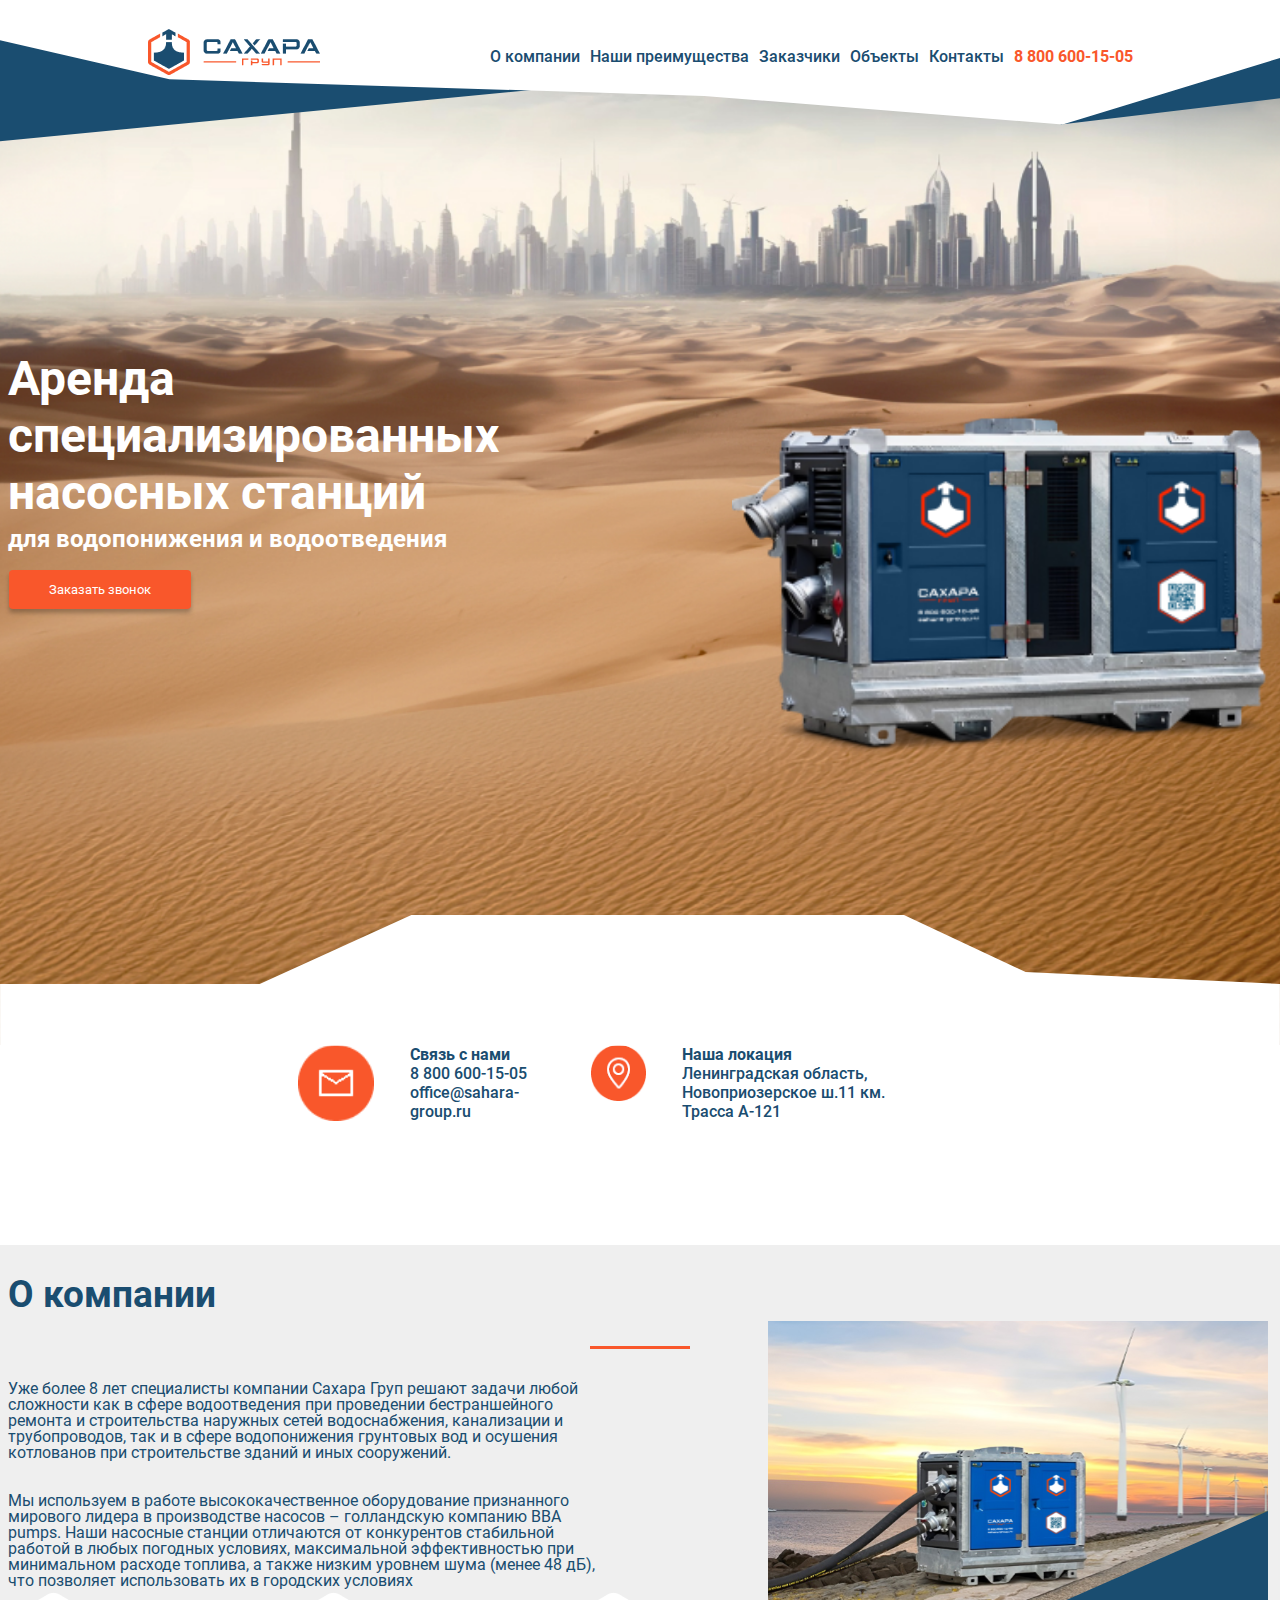
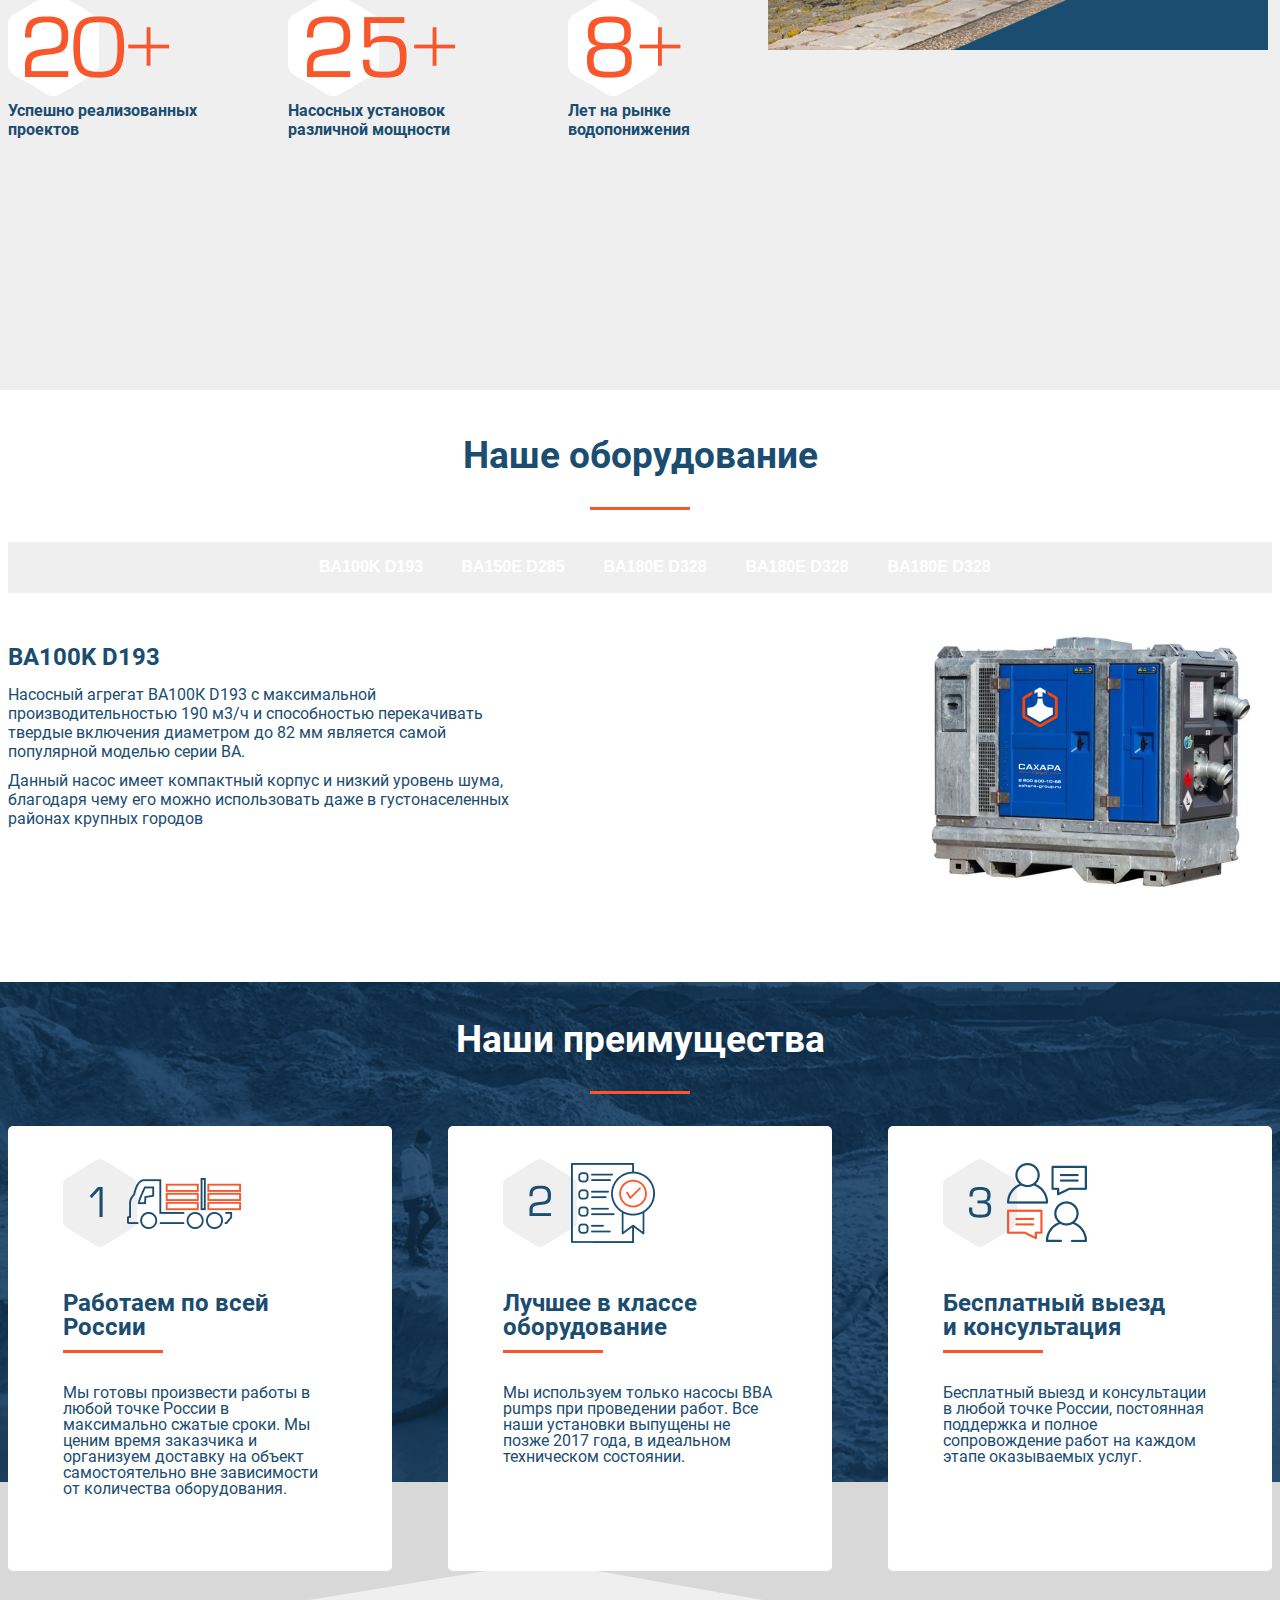
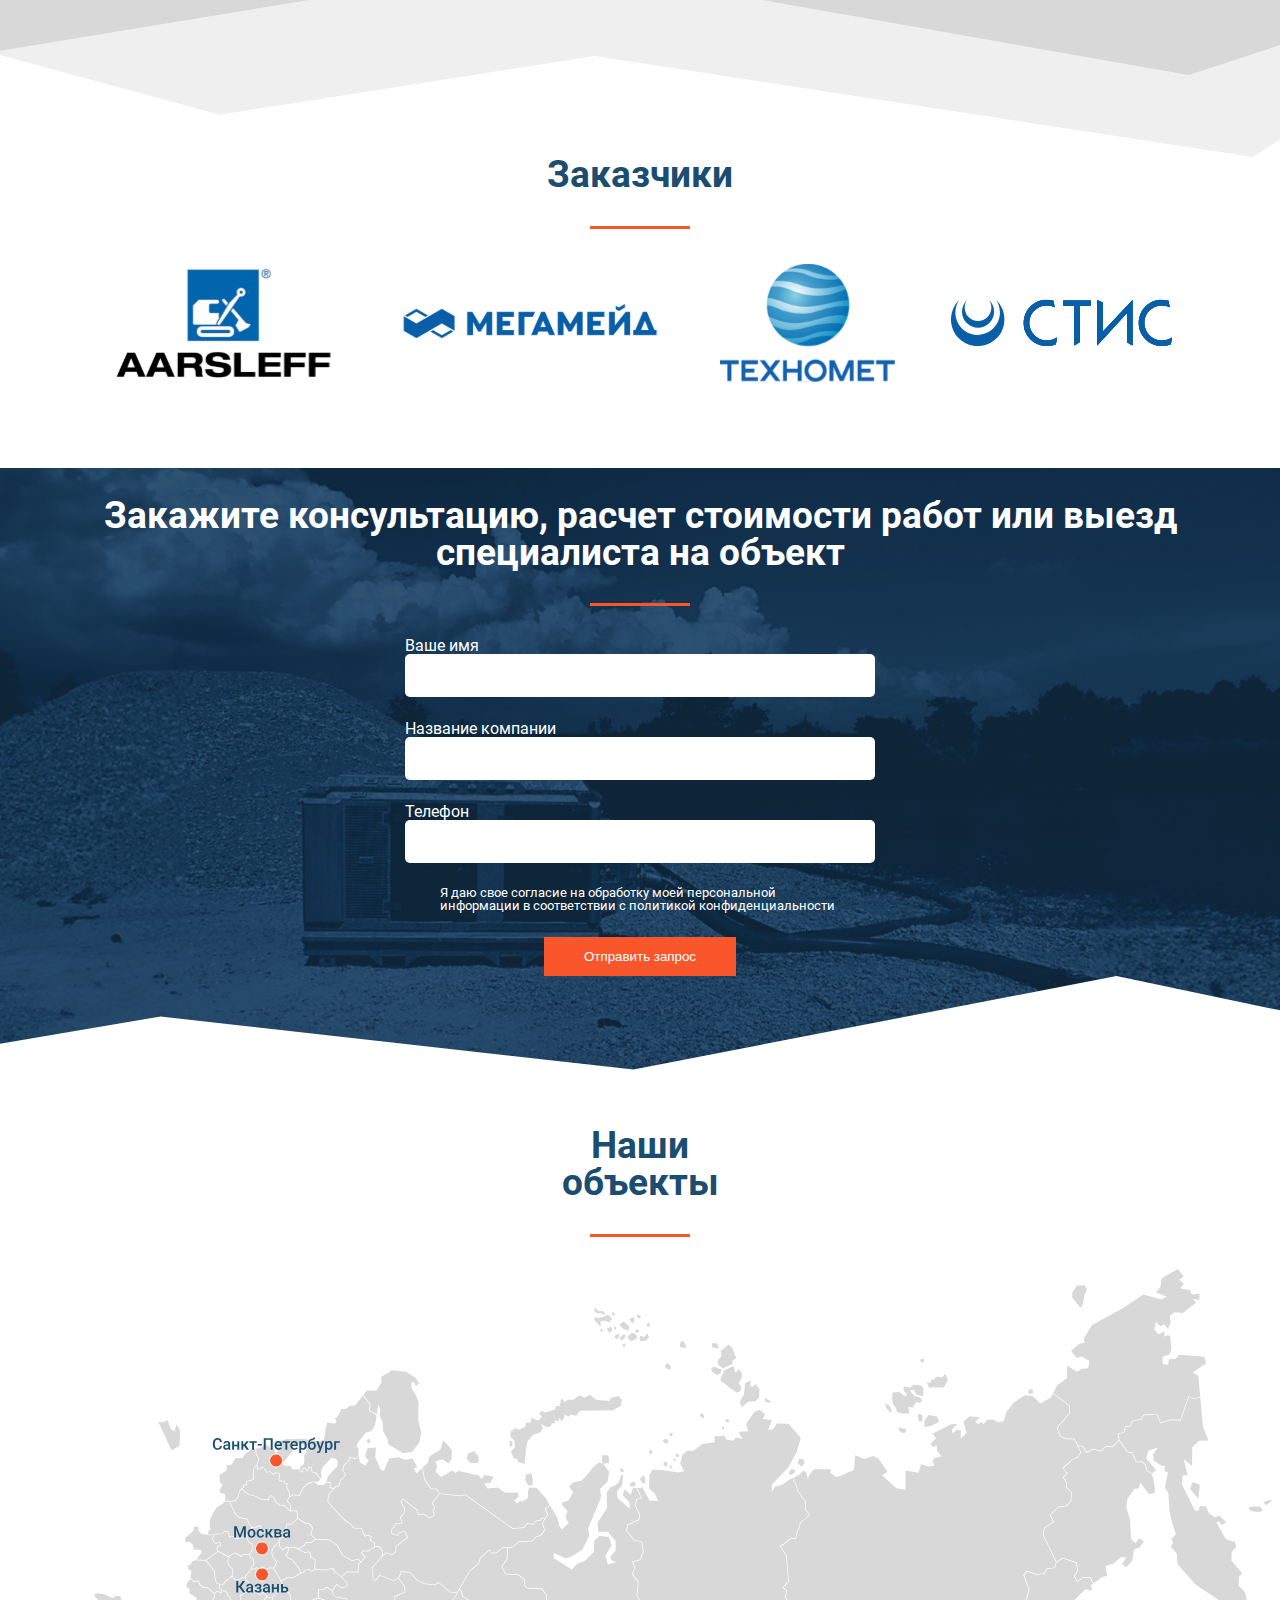
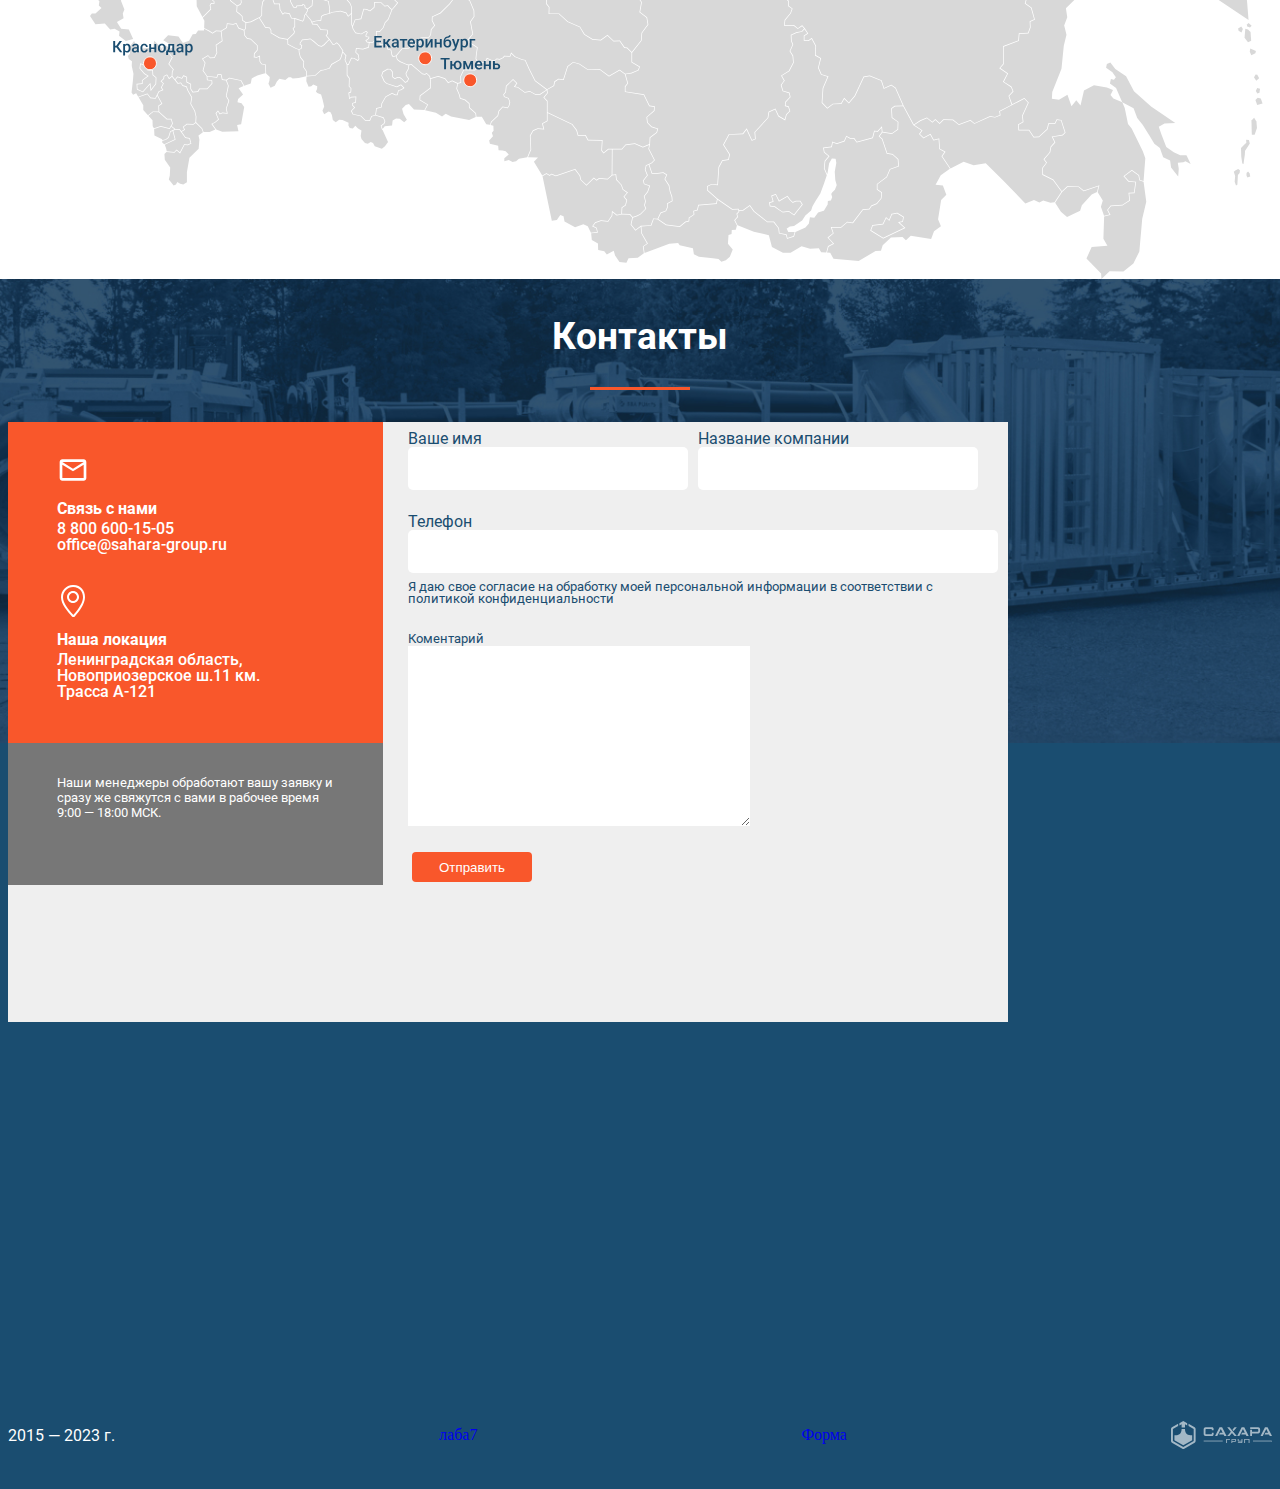
==== commit 2f57a5c1: "rwd aa" ====
--- a/index.html
+++ b/index.html
@@ -12,10 +12,13 @@
    <section class="header">
    <div class="header__block">
         <div class="header__wrapper">
+
           <img src="/img/Logo.png" alt="" class="header-wrapper__img">
+          <a href="#main-h" class="skip-link">Перейти к контенту</a>
           <button class="header-wrapper__button"></button>
         </div>
         <nav class="header_nav">
+          
           <a href="" class="header-nav_item">О компании</a>
           <a href="" class="header-nav_item">Наши преимущества</a>
           <a href="" class="header-nav_item">Заказчики</a>
@@ -26,7 +29,7 @@
    </div class="header-wrapper__block">
    </section>
   </header>
-  <main class="main">
+  <main id="main-h" class="main">
     <section class="section-1">
       <div class="wrapper">
         <h1 class="main__title">Аренда специализированных насосных станций</h1>
@@ -190,17 +193,17 @@
         <div class="line"></div>
         <form action="" class="consultation__form">
           <label for="name">
-            <span>Ваше имя</span>
+            <span class="n">Ваше имя</span>
             <input class="form_input" id="name" type="text">
           </label>
 
           <label for="name_company">
-            <span>Название компании</span>
+            <span class="n">Название компании</span>
             <input class="form_input" id="name_company" type="text">
           </label>
 
           <label for="telephone">
-            <span>Телефон</span>
+            <span class="n">Телефон</span>
             <input class="form_input" id="telephone" type="text">
           </label>
 
--- a/main.css
+++ b/main.css
@@ -29,6 +29,11 @@
     
 }
 
+
+html, body{
+    font-size: 62.5%;
+}
+
 html{
     box-sizing: border-box;
 }
@@ -127,25 +132,34 @@
 .section-1{
     background: url(/img/mai__img.jpg)no-repeat center;
     background-size: cover;
-    min-height: 730px;
+    min-height: 700px;
+    max-height: 1100px;
 }
 
 .main__title{
     font-family: Roboto;
     color: var(--two-main-color);
     padding-top: 170px;
-    font-size: 32px;
+    font-size: 0.8rem;
     font-weight: 700;
     line-height: 38px;
     margin-bottom: 4px;
     width: 100%;
     
 }
+a{
+    text-decoration: none;
+}
+
+.gg{
+    position: relative;
+    top: 4px;
+}
 
 .main__txt{
     font-family: Roboto;
     color: var(--two-main-color);
-    font-size: 16px;
+    font-size: 1rem;
     color: var(--White, #FFF);
     font-weight: 500;
     margin-bottom: 42px;
@@ -202,7 +216,7 @@
 
 .mai-item__txt{
     font-family: Roboto;
-    font-size: 16px;
+    font-size: 1rem;
     font-style: normal;
     font-weight: 500;
     line-height: normal;
@@ -212,12 +226,17 @@
 .main-item__title{
     color: var(--main-color);
     font-family: Roboto;
-    font-size: 16px;
+    font-size: 1rem;
     font-style: normal;
     font-weight: 900;
     line-height: normal;
 }
 
+html,body{
+    font-size: 62.5%;
+}
+
+
 
 
 
@@ -247,7 +266,7 @@
     font-family: Roboto;
     color: var(--main-color);
     text-align: center;
-    font-size: 36px;
+    font-size: 2.3rem;
     font-weight: 700;
     margin-bottom: 32px;
 }
@@ -262,7 +281,7 @@
 .company-first__txt{
     color: var(--main-color);
     font-family: Roboto;
-    font-size: 16px;
+    font-size: 1rem;
     font-weight: 400;
     margin-bottom: 32px;
     max-width: 600px;
@@ -308,7 +327,7 @@
     color: var(--main-color);
     width: 200px;
     font-family: Roboto;
-    font-size: 16px;
+    font-size: 1rem;
     font-style: normal;
     font-weight: 900;
     line-height: normal;
@@ -330,7 +349,7 @@
     color: var(--main-color);
     text-align: center;
     font-family: Roboto;
-    font-size: 36px;
+    font-size: 2.3rem;
     font-weight: 700;
     margin-top: 48px;
     margin-bottom: 32px;
@@ -367,7 +386,7 @@
 .name-equipment{
     color: var(--main-color);
     font-family: Roboto;
-    font-size: 24px;
+    font-size: 1.5rem;
     font-weight: 700;
     margin-bottom: 16px;
 
@@ -376,7 +395,7 @@
 .equipment-info_txt-first{
     color: var(--main-color);
     font-family: Roboto;
-    font-size: 16px;
+    font-size: 1rem;
     font-style: normal;
     font-weight: 400;
     line-height: normal;
@@ -387,7 +406,7 @@
 .equipment-info_txt{
     color: var(--main-color);
     font-family: Roboto;
-    font-size: 16px;
+    font-size: 1rem;
     font-style: normal;
     font-weight: 400;
     line-height: normal;
@@ -411,7 +430,7 @@
     color: var(--two-main-color);
     text-align: center;
     font-family: Roboto;
-    font-size: 36px;
+    font-size: 2.3rem;
     font-weight: 700;
     padding-top: 40px;
     margin-bottom: 32px;
@@ -441,7 +460,7 @@
 .advantages-item__title{
     color: var(--main-color);
     font-family: Roboto;
-    font-size: 24px;
+    font-size: 1.5rem;
     font-weight: 700;
     margin-left: 32px;
     width: 230px;
@@ -459,7 +478,7 @@
 .advantages-item__txt{
     color: var(--main-color);
     font-family: Roboto;
-    font-size: 16px;
+    font-size: 1rem;
     font-weight: 400;
 
     width: 100vw;
@@ -485,7 +504,7 @@
     font-family: Roboto ;
     text-align: center;
     color: var(--main-color);
-    font-size: 36px;
+    font-size: 2.3rem;
     font-weight: 700;
     margin-bottom: 32px;
 }
@@ -507,7 +526,7 @@
     color: var(--two-main-color);
     text-align: center;
     font-family: Roboto;
-    font-size: 36px;
+    font-size: 2.3rem;
     font-weight: 700;
     padding-top: 30px;
     margin-bottom: 32px;
@@ -536,9 +555,8 @@
 
 span{
     margin-bottom: 2px;
-    color: var(--two-main-color);
-    font-family: Roboto;
-    font-size: 14px;
+    font-family: Roboto;
+    font-size: 0.8rem;
     font-weight: 400;
 }
 
@@ -547,7 +565,7 @@
     color:#FFFFFF;
     text-decoration: none;
     font-family: Roboto;
-    font-size: 14px;
+    font-size: 0.8rem;
     font-weight: 400;
 }
 
@@ -574,7 +592,7 @@
     margin: 0 auto;
     text-align: center;
     font-family: Roboto;
-    font-size: 36px;
+    font-size: 2.3rem;
     font-weight: 700;
     margin-bottom: 32px;
     width: 200px;
@@ -595,7 +613,7 @@
     grid-column-gap: 10px;
     color: var(--Blue, #1A4D70);
     font-family: Roboto;
-    font-size: 16px;
+    font-size: 1rem;
     font-weight: 500;
     width: 320px;
     margin: 0 auto;
@@ -621,7 +639,7 @@
     color: var(--two-main-color);
     text-align: center;
     font-family: Roboto;
-    font-size: 36px;
+    font-size: 2.3rem;
     font-weight: 700;
     margin-bottom: 32px;
     padding-top: 40px;
@@ -648,7 +666,7 @@
 .contacts_txt{
     color: var(--two-main-color);
     font-family: Roboto;
-    font-size: 16px;
+    font-size: 1rem;
     font-weight: 900;
     margin-bottom: 4px;
 }
@@ -656,14 +674,14 @@
     display: block;
     text-decoration: none;
     font-family: Roboto;
-    font-size: 16px;
+    font-size: 1rem;
     font-weight: 500;
     color: var(--two-main-color);
 }
 
 .contacts_iteam_txt{
     font-family: Roboto;
-    font-size: 16px;
+    font-size: 1rem;
     font-weight: 500;
     color: var(--two-main-color);
     max-width: 225px;
@@ -690,7 +708,7 @@
     padding-top: 32px;
     color: var(--White, #FFF);
     font-family: Roboto;
-    font-size: 14px;
+    font-size: 0.8rem;
     font-style: normal;
     font-weight: 400;
     line-height: normal;
@@ -700,7 +718,7 @@
     display: block;
     color: var(--White, #FFF);
     font-family: Roboto;
-    font-size: 16px;
+    font-size: 1rem;
     font-weight: 500;
     margin-top: 70px;
 }
@@ -718,7 +736,7 @@
     text-decoration: none;
     color: #FFF;
     font-family: Roboto;
-    font-size: 14px;
+    font-size: 0.8rem;
     font-weight: 400;
     margin-top: 8px;
     margin-bottom: 24px;
@@ -773,7 +791,7 @@
 .koment1{
     color: #FFF;
     font-family: Roboto;
-    font-size: 14px;
+    font-size: 0.8rem;
     font-weight: 400;
 }
 
@@ -810,7 +828,7 @@
 .footer_txt{
     color: #FFFFFF;
     font-family: Roboto;
-    font-size: 16px;
+    font-size: 1rem;
     font-style: normal;
     font-weight: 400;
     line-height: normal;
@@ -841,6 +859,10 @@
     transition: 0.97s;
 	transform: scale(0.97, 0.97);
 
+}
+
+.skip-link{
+    transform: translateY(-100%);
 }
 
 button:hover{
@@ -874,7 +896,44 @@
     justify-content: center;
 }
 
+.n{
+    color: var(--two-main-color);
+}
+
 @media(min-width: 1172px){
+    .footer-line{
+        display: none;
+    }
+
+    .progcessin_txt{
+        display: none;
+    }
+    .title-filling-application{
+        color: var(--main-color);
+    }
+    .koment1{
+        color: var(--main-color);
+    }
+
+    .filling-application_txt{
+        color: var(--main-color);
+    }
+  
+
+    
+
+    .filling-application_buttom{
+        position: relative;
+        top: 190px;
+        right: 338px;
+    
+        width: 120px;
+        height: 30px;
+        padding: 12px 40px;
+
+    }
+
+   
 
     .whitee{
         position: relative;
@@ -883,6 +942,7 @@
         width: 100vw;
         max-width:  1000px;
         height: 600px;
+    
     }
 
     .na{
@@ -1124,7 +1184,7 @@
 
         /* Roboto Medium 16 */
         font-family: Roboto;
-        font-size: 16px;
+        font-size: 1rem;
         font-style: normal;
         font-weight: 500;
         line-height: normal;
@@ -1136,7 +1196,7 @@
 
         /* Roboto Black 16 */
         font-family: Roboto;
-        font-size: 16px;
+        font-size: 1rem;
         font-style: normal;
         font-weight: 900;
         line-height: normal;
